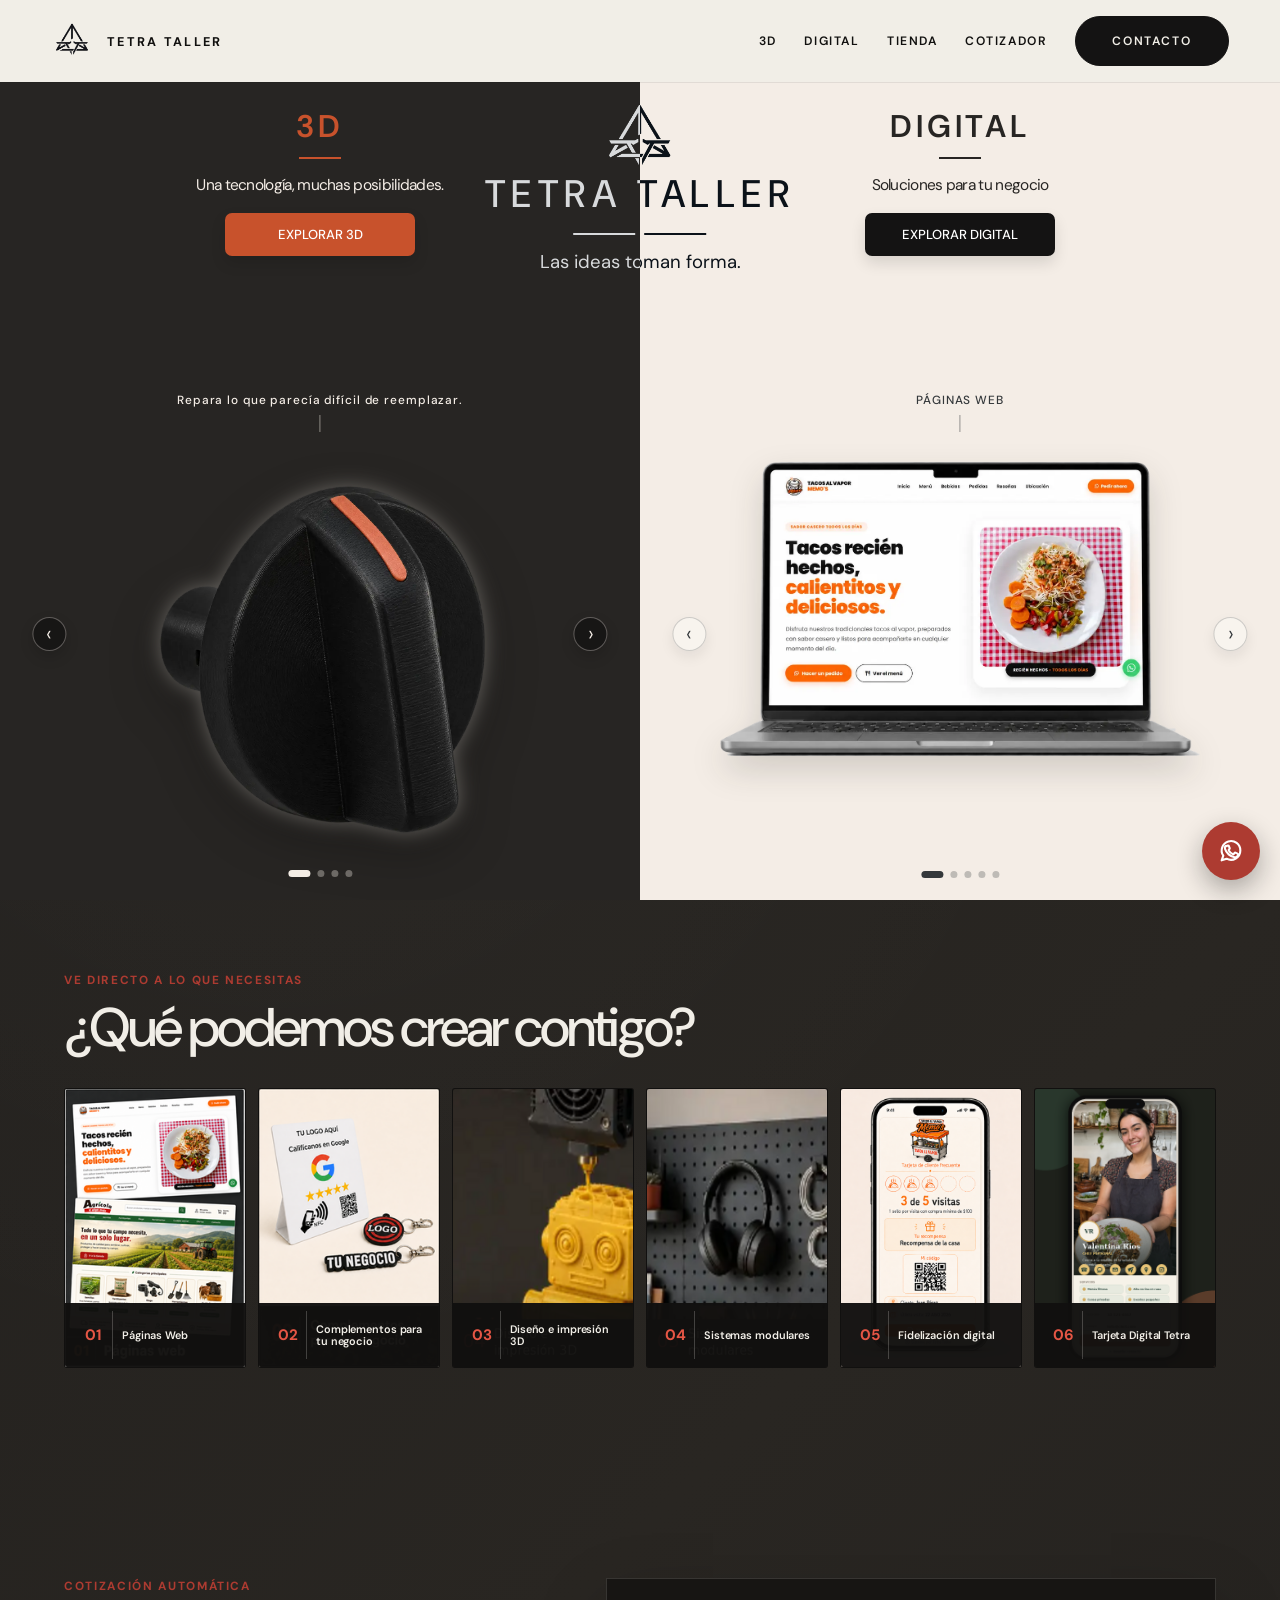
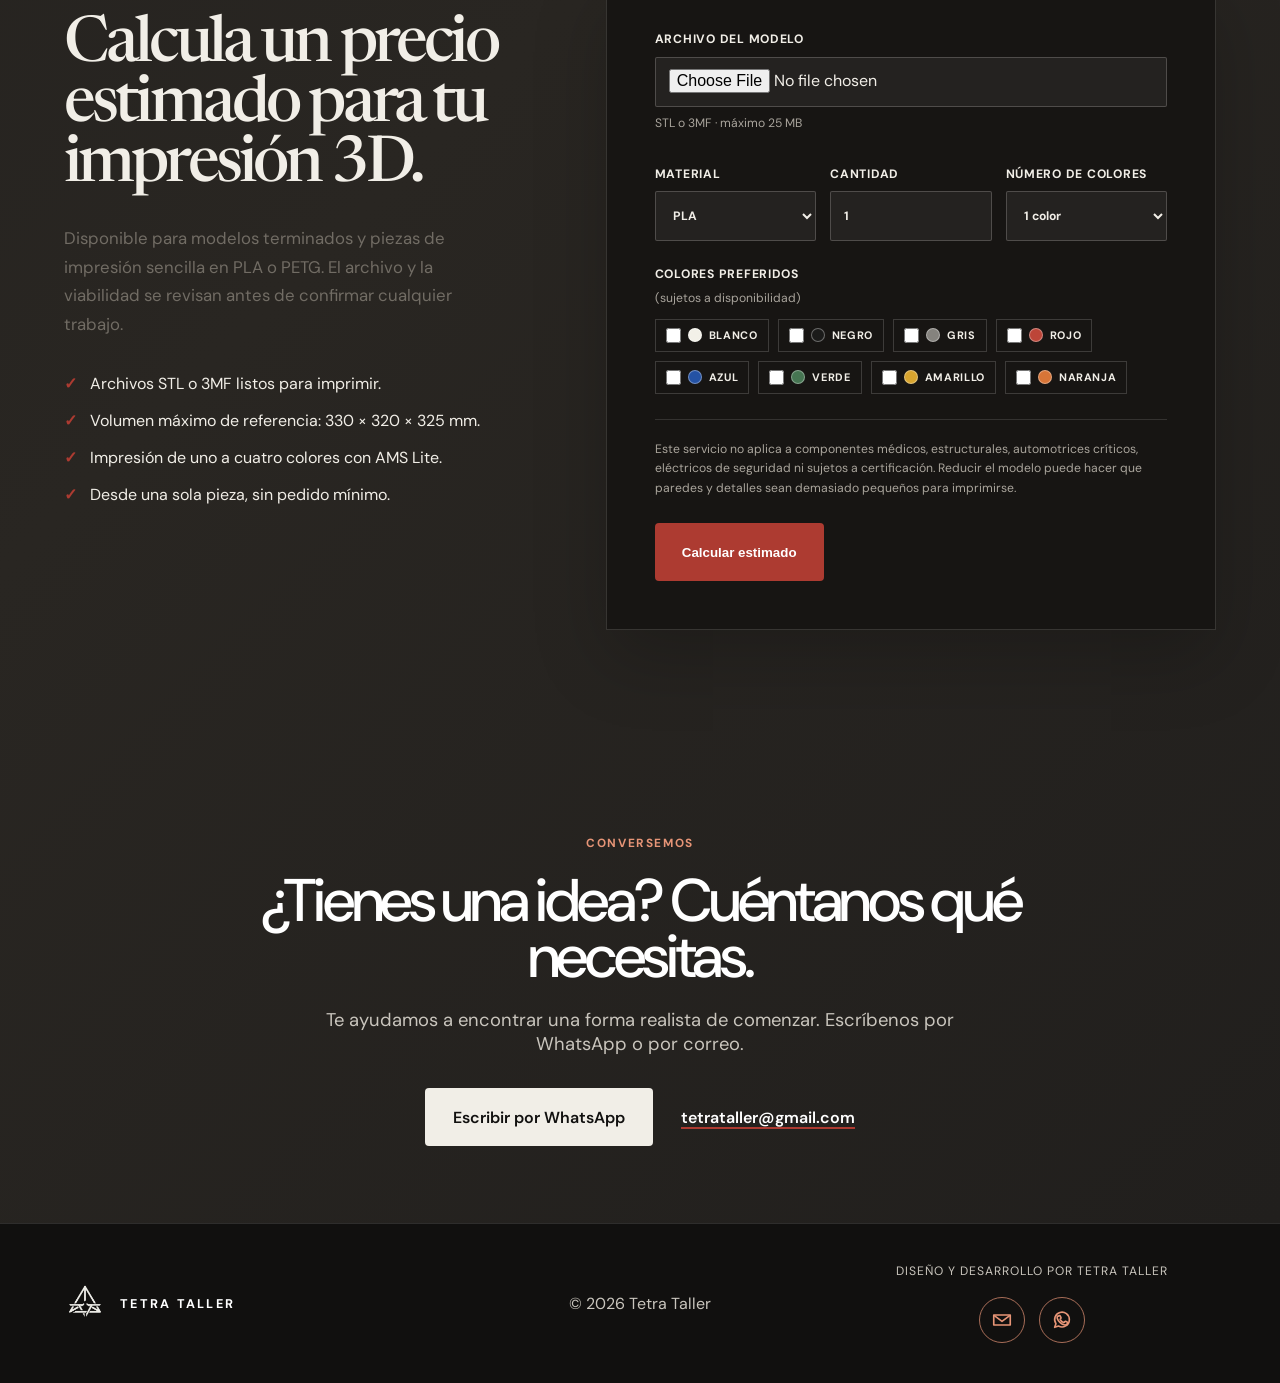
==== index.html @ 3d95f774 "v60: forzar descarga de script.js y styles.css actualizados Los navegadores conservaban la versión a" ====
<!doctype html>
<!-- Flujo de trabajo Tetra Web verificado con ChatGPT Work: 2026-08-29 -->
<html lang="es">
  <head>
    <meta charset="UTF-8" />
    <meta name="viewport" content="width=device-width, initial-scale=1.0" />
    <link rel="preload" as="image" href="assets/carrusel-3d-perilla-v59.webp" type="image/webp" />
    <link rel="preload" as="image" href="assets/carrusel-paginas-web-v59.webp" type="image/webp" />
  <link rel="icon" href="assets/favicon-v56.ico" sizes="any" />
  <link rel="icon" type="image/png" sizes="16x16" href="assets/favicon-16-v56.png" />
  <link rel="icon" type="image/png" sizes="32x32" href="assets/favicon-32-v56.png" />
  <link rel="icon" type="image/png" sizes="64x64" href="assets/favicon-64-v56.png" />
  <link rel="apple-touch-icon" sizes="180x180" href="assets/apple-touch-icon-v56.png" />
  <link rel="manifest" href="site.webmanifest" />
    <meta
      name="description"
      content="Tetra Taller crea páginas web, tarjetas digitales, sistemas modulares, complementos para negocios y productos impresos en 3D."
    />
    <meta name="theme-color" content="#11100f" />
    <title>Tetra Taller | Ideas en lo digital y en lo físico</title>
    <!-- Vista previa al compartir v60 -->
    <link rel="canonical" href="https://tetrataller.com/" />
    <meta property="og:type" content="website" />
    <meta property="og:site_name" content="Tetra Taller" />
    <meta property="og:locale" content="es_MX" />
    <meta property="og:title" content="Tetra Taller | Ideas en lo digital y en lo físico" />
    <meta property="og:description" content="Tetra Taller crea páginas web, tarjetas digitales, sistemas modulares, complementos para negocios y productos impresos en 3D." />
    <meta property="og:url" content="https://tetrataller.com/" />
    <meta property="og:image" content="https://tetrataller.com/assets/og-tetrataller-v60.jpg" />
    <meta property="og:image:width" content="1200" />
    <meta property="og:image:height" content="630" />
    <meta property="og:image:alt" content="Tetra Taller: diseño y fabricación 3D y soluciones digitales para negocios" />
    <meta name="twitter:card" content="summary_large_image" />
    <script type="application/ld+json">{"@context": "https://schema.org", "@type": "LocalBusiness", "name": "Tetra Taller", "url": "https://tetrataller.com/", "logo": "https://tetrataller.com/assets/icon-512-v56.png", "image": "https://tetrataller.com/assets/og-tetrataller-v60.jpg", "description": "Tetra Taller crea páginas web, tarjetas digitales, sistemas modulares, complementos para negocios y productos impresos en 3D.", "email": "tetrataller@gmail.com", "telephone": "+52 33 4517 5877", "slogan": "Las ideas toman forma."}</script>
    <link rel="preconnect" href="https://fonts.googleapis.com" />
    <link rel="preconnect" href="https://fonts.gstatic.com" crossorigin />
    <link
      href="https://fonts.googleapis.com/css2?family=DM+Sans:wght@400;500;600;700&family=Newsreader:opsz,wght@6..72,500;6..72,600&display=swap"
      rel="stylesheet"
    />
    <link rel="stylesheet" href="styles.css?v=60b" />
    <link rel="stylesheet" href="ecosistema.css" />
  </head>
  <body>
    <header class="site-header">
      <a class="brand" href="index.html" aria-label="Tetra Taller, página de inicio">
        <img src="assets/tetra-isotipo.png" alt="" />
        <span>Tetra Taller</span>
      </a>
      <button class="menu-toggle" type="button" aria-expanded="false" aria-controls="nav">
        <span></span><span></span><span class="sr-only">Abrir menú</span>
      </button>
      <nav id="nav" class="main-nav" aria-label="Navegación principal">
        <a class="nav-3d" href="#cotizador">3D</a>
        <a class="nav-digital" href="#servicios">Digital</a>
        <a href="tienda.html">Tienda</a>
        <a href="#cotizador">Cotizador</a>
        <a class="nav-contact" href="#contacto">Contacto</a>
      </nav>
    </header>

    <main>
      <section id="inicio" class="split-hero" aria-labelledby="split-hero-title">
        <h1 id="split-hero-title" class="sr-only">Tetra Taller: soluciones 3D y digitales</h1>
        <div class="split-hero-desktop">
          <article class="desktop-portal desktop-portal-3d">
            <div class="desktop-portal-copy">
              <p>3D</p>
              <h2>Una tecnología, muchas posibilidades.</h2>
              <a class="desktop-portal-button" href="#cotizador">Explorar 3D</a>
            </div>
            <div class="three-d-hero-carousel" data-hero-3d-carousel aria-roledescription="carrusel" aria-label="Posibilidades de la impresión 3D">
              <div class="three-d-hero-track">
                <figure class="three-d-hero-slide is-active" aria-hidden="false">
                  <img class="three-d-knob" src="assets/carrusel-3d-perilla-v59.webp" alt="Perilla de estufa de repuesto impresa en 3D" decoding="async" fetchpriority="high" />
                  <figcaption>Repara lo que parecía difícil de reemplazar.</figcaption>
                </figure>
                <figure class="three-d-hero-slide" aria-hidden="true">
                  <img src="assets/carrusel-3d-molde-velas-v59.webp" alt="Molde impreso en 3D para fabricar velas con forma de fantasma" decoding="async" />
                  <figcaption>Convierte una idea en un producto para vender.</figcaption>
                </figure>
                <figure class="three-d-hero-slide" aria-hidden="true">
                  <img src="assets/carrusel-3d-ibc-v59.webp" alt="Tapadera y adaptador impresos en 3D para tanque IBC" decoding="async" />
                  <figcaption>Crea la pieza exacta para trabajar mejor.</figcaption>
                </figure>
                <figure class="three-d-hero-slide" aria-hidden="true">
                  <img class="three-d-robot" src="assets/robot-blanco-portada-v59.webp" alt="Robot retro blanco fabricado mediante impresión 3D" decoding="async" />
                  <figcaption>Da vida a juguetes, figuras y nuevas ideas.</figcaption>
                </figure>
              </div>
              <button class="three-d-hero-arrow three-d-hero-prev" type="button" data-hero-3d-prev aria-label="Ver posibilidad anterior">‹</button>
              <button class="three-d-hero-arrow three-d-hero-next" type="button" data-hero-3d-next aria-label="Ver posibilidad siguiente">›</button>
              <div class="three-d-hero-dots" aria-label="Seleccionar posibilidad de impresión 3D"></div>
            </div>
          </article>

          <div class="desktop-brand-lockup" aria-label="Tetra Taller. Las ideas toman forma.">
            <img src="assets/tetra-isotipo.png" alt="" />
            <strong>Tetra Taller</strong>
            <span class="brand-rule" aria-hidden="true"><i></i><i></i></span>
            <span>Las ideas toman forma.</span>
          </div>

          <article class="desktop-portal desktop-portal-digital">
            <div class="desktop-portal-copy">
              <p>Digital</p>
              <h2>Soluciones para tu negocio</h2>
              <a class="desktop-portal-button" href="#servicios">Explorar Digital</a>
            </div>
            <div class="digital-hero-carousel" data-hero-digital-carousel aria-roledescription="carrusel" aria-label="Soluciones digitales de Tetra Taller">
              <div class="digital-hero-track">
                <figure id="digital-paginas-web" class="digital-hero-slide is-active" aria-hidden="false">
                  <figcaption>Páginas Web</figcaption>
                  <img class="carousel-device carousel-laptop" src="assets/carrusel-paginas-web-v59.webp" alt="Laptop mostrando la página web de Tacos al Vapor Memo's" decoding="async" fetchpriority="high" />
                </figure>
                <figure id="digital-fidelidad" class="digital-hero-slide" aria-hidden="true">
                  <figcaption>Tarjetas de Fidelidad</figcaption>
                  <img src="assets/carrusel-fidelidad-v59.webp" alt="Tarjeta digital de fidelidad Renova Kicks" decoding="async" />
                </figure>
                <figure id="digital-resenas-google" class="digital-hero-slide" aria-hidden="true">
                  <figcaption>Reseñas Google</figcaption>
                  <img src="assets/carrusel-resenas-google-v59.webp" alt="Caballete para solicitar reseñas en Google mediante QR y NFC" decoding="async" />
                </figure>
                <figure id="digital-tarjeta" class="digital-hero-slide" aria-hidden="true">
                  <figcaption>Tarjeta Digital</figcaption>
                  <img class="carousel-device carousel-phone" src="assets/carrusel-tarjeta-digital-v59.webp" alt="Celular mostrando la tarjeta digital de Rosa Elena" decoding="async" />
                </figure>
                <figure id="digital-menu" class="digital-hero-slide" aria-hidden="true">
                  <figcaption>Menú Digital</figcaption>
                  <img src="assets/carrusel-menu-digital.webp" alt="Menú digital para restaurante mediante código QR" />
                </figure>
              </div>
              <button class="digital-hero-arrow digital-hero-prev" type="button" data-hero-digital-prev aria-label="Ver solución anterior">‹</button>
              <button class="digital-hero-arrow digital-hero-next" type="button" data-hero-digital-next aria-label="Ver solución siguiente">›</button>
              <div class="digital-hero-dots" aria-label="Seleccionar solución digital"></div>
            </div>
          </article>
        </div>
        <div class="split-hero-mobile">
          <div class="mobile-brand-lockup">
            <img src="assets/tetra-isotipo.png" alt="" />
            <strong>Tetra Taller</strong>
            <span>Las ideas toman forma.</span>
          </div>
          <article class="mobile-portal mobile-portal-3d">
            <div class="mobile-portal-copy">
              <p>3D</p><h2>Una tecnología, muchas posibilidades.</h2>
              <a class="button" href="#cotizador">Explorar 3D</a>
            </div>
            <div class="three-d-hero-carousel three-d-hero-carousel-mobile" data-hero-3d-carousel aria-roledescription="carrusel" aria-label="Posibilidades de la impresión 3D">
              <div class="three-d-hero-track">
                <figure class="three-d-hero-slide is-active" aria-hidden="false">
                  <img class="three-d-knob" src="assets/carrusel-3d-perilla-v59.webp" alt="Perilla de estufa de repuesto impresa en 3D" decoding="async" fetchpriority="high" />
                  <figcaption>Repara lo que parecía difícil de reemplazar.</figcaption>
                </figure>
                <figure class="three-d-hero-slide" aria-hidden="true">
                  <img src="assets/carrusel-3d-molde-velas-v59.webp" alt="Molde impreso en 3D para fabricar velas con forma de fantasma" decoding="async" />
                  <figcaption>Convierte una idea en un producto para vender.</figcaption>
                </figure>
                <figure class="three-d-hero-slide" aria-hidden="true">
                  <img src="assets/carrusel-3d-ibc-v59.webp" alt="Tapadera y adaptador impresos en 3D para tanque IBC" decoding="async" />
                  <figcaption>Crea la pieza exacta para trabajar mejor.</figcaption>
                </figure>
                <figure class="three-d-hero-slide" aria-hidden="true">
                  <img class="three-d-robot" src="assets/robot-blanco-portada-v59.webp" alt="Robot retro blanco fabricado mediante impresión 3D" decoding="async" />
                  <figcaption>Da vida a juguetes, figuras y nuevas ideas.</figcaption>
                </figure>
              </div>
              <button class="three-d-hero-arrow three-d-hero-prev" type="button" data-hero-3d-prev aria-label="Ver posibilidad anterior">‹</button>
              <button class="three-d-hero-arrow three-d-hero-next" type="button" data-hero-3d-next aria-label="Ver posibilidad siguiente">›</button>
              <div class="three-d-hero-dots" aria-label="Seleccionar posibilidad de impresión 3D"></div>
            </div>
          </article>
          <article class="mobile-portal mobile-portal-digital">
            <div class="mobile-portal-copy">
              <p>Digital</p><h2>Soluciones para tu negocio</h2>
              <a class="button" href="#servicios">Explorar Digital</a>
            </div>
            <div class="digital-hero-carousel digital-hero-carousel-mobile" data-hero-digital-carousel aria-roledescription="carrusel" aria-label="Soluciones digitales de Tetra Taller">
              <div class="digital-hero-track">
                <figure class="digital-hero-slide is-active" aria-hidden="false">
                  <figcaption>Páginas Web</figcaption>
                  <img class="carousel-device carousel-laptop" src="assets/carrusel-paginas-web-v59.webp" alt="Laptop mostrando la página web de Tacos al Vapor Memo's" decoding="async" fetchpriority="high" />
                </figure>
                <figure class="digital-hero-slide" aria-hidden="true">
                  <figcaption>Tarjetas de Fidelidad</figcaption>
                  <img src="assets/carrusel-fidelidad-v59.webp" alt="Tarjeta digital de fidelidad Renova Kicks" decoding="async" />
                </figure>
                <figure class="digital-hero-slide" aria-hidden="true">
                  <figcaption>Reseñas Google</figcaption>
                  <img src="assets/carrusel-resenas-google-v59.webp" alt="Caballete para solicitar reseñas en Google mediante QR y NFC" decoding="async" />
                </figure>
                <figure class="digital-hero-slide" aria-hidden="true">
                  <figcaption>Tarjeta Digital</figcaption>
                  <img class="carousel-device carousel-phone" src="assets/carrusel-tarjeta-digital-v59.webp" alt="Celular mostrando la tarjeta digital de Rosa Elena" decoding="async" />
                </figure>
                <figure class="digital-hero-slide" aria-hidden="true">
                  <figcaption>Menú Digital</figcaption>
                  <img src="assets/carrusel-menu-digital.webp" alt="Menú digital para restaurante mediante código QR" />
                </figure>
              </div>
              <button class="digital-hero-arrow digital-hero-prev" type="button" data-hero-digital-prev aria-label="Ver solución anterior">‹</button>
              <button class="digital-hero-arrow digital-hero-next" type="button" data-hero-digital-next aria-label="Ver solución siguiente">›</button>
              <div class="digital-hero-dots" aria-label="Seleccionar solución digital"></div>
            </div>
          </article>
        </div>
      </section>

      <section id="servicios" class="service-paths" aria-labelledby="services-title">
        <div class="section-heading">
          <p class="eyebrow">Ve directo a lo que necesitas</p>
          <h2 id="services-title">¿Qué podemos crear contigo?</h2>
        </div>
        <div class="service-grid">
          <a class="service-card" href="#contacto" aria-label="Páginas web">
            <img src="assets/servicio-paginas-web.png" alt="Páginas web: sitio de Tacos al Vapor Memo's y tienda Agrícola y algo más" />
            <span class="service-ribbon"><b>01</b><strong>Páginas Web</strong></span>
          </a>
          <a class="service-card" href="complementos.html" aria-label="Complementos para tu negocio">
            <img src="assets/servicio-complementos.png" alt="Módulo de reseñas Google con QR, NFC y llaveros personalizados" />
            <span class="service-ribbon"><b>02</b><strong>Complementos para tu negocio</strong></span>
          </a>
          <a class="service-card" href="#cotizador" aria-label="Diseño e impresión 3D">
            <img src="assets/servicio-impresion-3d.png" alt="Robot amarillo fabricándose mediante impresión 3D" />
            <span class="service-ribbon"><b>03</b><strong>Diseño e impresión 3D</strong></span>
          </a>
          <a class="service-card" href="sistemas.html" aria-label="Sistemas modulares">
            <img src="assets/servicio-sistemas-modulares.png" alt="Sistema modular de organización para espacio de trabajo" />
            <span class="service-ribbon"><b>04</b><strong>Sistemas modulares</strong></span>
          </a>
          <a class="service-card" href="fidelidad.html" aria-label="Tarjetas digitales de fidelidad">
            <img src="assets/fidelidad-digital-memos.png" alt="Tarjeta digital de cliente frecuente creada para Tacos al Vapor Memo's" />
            <span class="service-ribbon"><b>05</b><strong>Fidelización digital</strong></span>
          </a>
          <a class="service-card" href="tarjeta-digital.html" aria-label="Tarjetas de presentación digitales con NFC y QR">
            <img src="assets/tarjeta-chef-personal.png" alt="Tarjeta digital para Valentina Ríos, chef personal" />
            <span class="service-ribbon"><b>06</b><strong>Tarjeta Digital Tetra</strong></span>
          </a>
        </div>
      </section>


      <section id="cotizador" class="quote-section" aria-labelledby="quote-title">
        <div class="quote-intro">
          <p class="eyebrow">Cotización automática</p>
          <h2 id="quote-title">Calcula un precio estimado para tu impresión 3D.</h2>
          <p>
            Disponible para modelos terminados y piezas de impresión sencilla en PLA o PETG.
            El archivo y la viabilidad se revisan antes de confirmar cualquier trabajo.
          </p>
          <ul class="quote-scope">
            <li>Archivos STL o 3MF listos para imprimir.</li>
            <li>Volumen máximo de referencia: 330 × 320 × 325 mm.</li>
            <li>Impresión de uno a cuatro colores con AMS Lite.</li>
            <li>Desde una sola pieza, sin pedido mínimo.</li>
          </ul>
        </div>

        <form id="quote-form" class="quote-card" novalidate>
          <div class="quote-field quote-file-field">
            <label for="model-file">Archivo del modelo</label>
            <input id="model-file" name="model-file" type="file" accept=".stl,.3mf" required />
            <small>STL o 3MF · máximo 25 MB</small>
          </div>

          <div id="model-analysis" class="model-analysis" hidden>
            <div class="model-preview-wrap">
              <canvas id="model-preview" width="720" height="480" aria-label="Vista previa tridimensional del modelo"></canvas>
              <span>Arrastra para girar la figura</span>
            </div>
            <div class="model-data">
              <p>Medidas detectadas</p>
              <strong id="detected-dimensions">—</strong>
              <small id="model-summary">—</small>
            </div>
          </div>

          <details id="scale-panel" class="scale-panel" hidden>
            <summary>Cambiar tamaño</summary>
            <div class="scale-controls">
              <label for="quote-scale">Escala proporcional</label>
              <div>
                <input id="quote-scale" type="range" min="50" max="150" value="100" step="5" />
                <output id="scale-value" for="quote-scale">100 %</output>
              </div>
              <p>Nuevas medidas: <strong id="scaled-dimensions">—</strong></p>
              <small>El escalado mantiene todas las proporciones. No modifica espesores, agujeros, ensambles ni detalles individuales.</small>
            </div>
          </details>

          <div class="quote-options-grid">
            <label>Material
              <select id="quote-material">
                <option value="pla">PLA</option>
                <option value="petg">PETG</option>
              </select>
            </label>
            <label>Cantidad
              <input id="quote-quantity" type="number" min="1" max="50" value="1" step="1" required />
            </label>
            <label>Número de colores
              <select id="quote-colors">
                <option value="1">1 color</option>
                <option value="2">2 colores</option>
                <option value="3">3 colores</option>
                <option value="4">4 colores</option>
              </select>
            </label>
          </div>

          <div id="color-palette" class="color-palette" aria-label="Colores preferidos">
            <p>Colores preferidos <small>(sujetos a disponibilidad)</small></p>
            <div class="color-options">
              <label><input type="checkbox" value="Blanco" /><span style="--swatch:#f2f0e8"></span>Blanco</label>
              <label><input type="checkbox" value="Negro" /><span style="--swatch:#1b1b1a"></span>Negro</label>
              <label><input type="checkbox" value="Gris" /><span style="--swatch:#85837e"></span>Gris</label>
              <label><input type="checkbox" value="Rojo" /><span style="--swatch:#bd4538"></span>Rojo</label>
              <label><input type="checkbox" value="Azul" /><span style="--swatch:#2452a4"></span>Azul</label>
              <label><input type="checkbox" value="Verde" /><span style="--swatch:#467552"></span>Verde</label>
              <label><input type="checkbox" value="Amarillo" /><span style="--swatch:#d9a52f"></span>Amarillo</label>
              <label><input type="checkbox" value="Naranja" /><span style="--swatch:#d87537"></span>Naranja</label>
            </div>
          </div>

          <p class="quote-restrictions">
            Este servicio no aplica a componentes médicos, estructurales, automotrices críticos,
            eléctricos de seguridad ni sujetos a certificación.
            Reducir el modelo puede hacer que paredes y detalles sean demasiado pequeños para imprimirse.
          </p>
          <p id="quote-error" class="quote-message quote-error" role="alert" hidden></p>
          <button class="button button-primary quote-submit" type="submit">Calcular estimado</button>

          <div id="quote-result" class="quote-result" role="status" aria-live="polite" hidden>
            <span>Precio estimado</span>
            <strong id="quote-price">$0 MXN</strong>
            <p>El precio final y la viabilidad se confirman después de revisar el modelo.</p>
            <a id="quote-whatsapp" class="button quote-whatsapp" href="#" target="_blank" rel="noopener">Solicitar revisión por WhatsApp</a>
            <small>Al abrir WhatsApp, adjunta el archivo del modelo para que podamos revisarlo.</small>
          </div>
        </form>
      </section>

      <section id="contacto" class="contact">
        <p class="eyebrow">Conversemos</p>
        <h2>¿Tienes una idea? Cuéntanos qué necesitas.</h2>
        <p>Te ayudamos a encontrar una forma realista de comenzar. Escríbenos por WhatsApp o por correo.</p>
        <div class="contact-actions"><a class="button button-light" href="https://wa.me/523345175877?text=Hola%20Tetra%20Taller%2C%20tengo%20una%20idea%20y%20quiero%20informaci%C3%B3n." target="_blank" rel="noopener">Escribir por WhatsApp</a><a class="contact-email" href="https://mail.google.com/mail/?view=cm&amp;fs=1&amp;to=tetrataller%40gmail.com" target="_blank" rel="noopener">tetrataller@gmail.com</a></div>
      </section>
    </main>

    <footer>
      <a class="brand footer-brand" href="index.html">
        <img src="assets/tetra-isotipo.png" alt="" /><span>Tetra Taller</span>
      </a>
      <p>© <span id="year"></span> Tetra Taller</p>
    </footer>
    <script src="script.js?v=60b"></script>
    <script src="cotizador.js"></script>
  </body>
</html>
---- styles.css ----
:root {
  --bone: #f1eee7;
  --paper: #f8f5ef;
  --graphite: #11100f;
  --muted: #716c64;
  --line: rgba(17, 16, 15, 0.2);
  --terracotta: #ad3b31;
  --terracotta-dark: #8f2f28;
  --cobalt: #ad3b31;
  --stone: #b9b2a8;
  --radius: 4px;
}

/* Portada y navegación v41: composición más ligera y visible sin scroll. */
.site-header {
  position: sticky;
  top: 0;
  z-index: 1000;
  min-height: 82px;
  padding-top: 14px;
  padding-bottom: 14px;
  box-shadow: 0 1px 0 rgba(17, 16, 15, 0.08);
}

.main-nav .nav-3d::after { background: #c8522c; }
.main-nav .nav-digital::after { background: #087086; }

.split-hero {
  width: 100%;
  margin: 0;
  padding: 0;
  background: linear-gradient(90deg, #272523 0 50%, #f4ede6 50% 100%);
  overflow: hidden;
}

.split-hero-desktop {
  position: relative;
  width: 100%;
  height: calc(100svh - 82px);
  min-height: 560px;
  display: grid;
  grid-template-columns: 1fr 1fr;
}

.desktop-portal {
  position: relative;
  min-width: 0;
  overflow: hidden;
}

.desktop-portal-3d { background: #272523; color: #f4ede6; }
.desktop-portal-digital { background: #f4ede6; color: #272523; }

.desktop-portal-copy {
  position: absolute;
  z-index: 4;
  top: clamp(22px, 3.2vh, 38px);
  left: 50%;
  width: min(360px, 82%);
  transform: translateX(-50%);
  text-align: center;
}

.desktop-portal-copy p {
  margin: 0;
  font-size: clamp(1.8rem, 2.45vw, 2.7rem);
  font-weight: 600;
  letter-spacing: .12em;
  line-height: 1;
  text-transform: uppercase;
}

.desktop-portal-copy p::after {
  content: "";
  width: 42px;
  height: 2px;
  display: block;
  margin: 15px auto 17px;
  background: currentColor;
}

.desktop-portal-3d .desktop-portal-copy p { color: #c8522c; }
.desktop-portal-digital .desktop-portal-copy p { color: #272523; }

.desktop-portal-copy h2 {
  margin: 0 0 18px;
  font: 400 clamp(.85rem, 1.207vw, 1.2325rem)/1.2 "DM Sans", sans-serif;
}

.desktop-portal-button {
  min-width: 190px;
  display: inline-block;
  padding: 13px 24px;
  border-radius: 7px;
  color: #fff;
  font-size: clamp(.82rem, 1vw, 1rem);
  font-weight: 500;
  text-align: center;
  text-transform: uppercase;
  box-shadow: 0 7px 15px rgba(0,0,0,.12);
}

.desktop-portal-3d .desktop-portal-button { background: #c8522c; }
.desktop-portal-digital .desktop-portal-button { background: #141313; }

.desktop-brand-lockup {
  position: absolute;
  z-index: 8;
  top: clamp(12px, 1.8vh, 22px);
  left: 50%;
  width: min(470px, 32vw);
  display: grid;
  justify-items: center;
  transform: translateX(-50%);
  color: #fff;
  text-align: center;
  pointer-events: none;
  mix-blend-mode: difference;
}

.desktop-brand-lockup > img {
  width: clamp(70px, 6.3vw, 112px);
  height: clamp(70px, 6.3vw, 112px);
  object-fit: contain;
  filter: brightness(0) invert(1);
}

.desktop-brand-lockup strong {
  margin-top: -4px;
  font-size: clamp(1.8rem, 3vw, 3rem);
  font-weight: 500;
  letter-spacing: .17em;
  line-height: 1;
  text-transform: uppercase;
  white-space: nowrap;
}

.desktop-brand-lockup .brand-rule { display: flex; gap: 9px; margin: 20px 0 15px; }
.desktop-brand-lockup .brand-rule i { width: 62px; height: 2px; display: block; background: #fff; }
.desktop-brand-lockup > span:last-child { font-size: clamp(.95rem, 1.45vw, 1.45rem); }

.desktop-3d-composition {
  position: absolute;
  z-index: 2;
  left: 50%;
  bottom: clamp(24px, 4vh, 52px);
  width: auto;
  max-width: 54%;
  height: min(58%, 540px);
  max-height: 58%;
  display: block;
  object-fit: contain;
  filter: drop-shadow(0 24px 28px rgba(0, 0, 0, .22));
  transform: translateX(-50%);
}

/* Carrusel principal de posibilidades 3D v49. */
.three-d-hero-carousel {
  position: absolute;
  z-index: 5;
  left: 50%;
  bottom: clamp(18px, 2.7vh, 32px);
  width: min(78%, 700px);
  height: min(59%, 520px);
  transform: translateX(-50%);
}

/* Ambos carruseles comparten la misma caja para mantener alineados
   el control izquierdo, el contenido y el control derecho. */
.three-d-hero-carousel,
.digital-hero-carousel {
  bottom: clamp(18px, 2.7vh, 32px);
  width: min(78%, 700px);
  height: min(59%, 520px);
}

.three-d-hero-track {
  position: relative;
  width: 100%;
  height: 100%;
}

.three-d-hero-slide {
  position: absolute;
  inset: 0;
  margin: 0;
  display: grid;
  grid-template-rows: 48px minmax(0, 1fr);
  justify-items: center;
  align-items: center;
  opacity: 0;
  visibility: hidden;
  transform: translateX(22px) scale(.985);
  transition: opacity .5s ease, transform .5s ease, visibility .5s;
}

.three-d-hero-slide.is-active {
  opacity: 1;
  visibility: visible;
  transform: none;
}

.three-d-hero-slide img {
  grid-row: 2;
  width: 90%;
  max-width: none;
  height: calc(100% - 38px);
  max-height: none;
  display: block;
  object-fit: contain;
  object-position: center top;
  filter: drop-shadow(0 20px 24px rgba(0, 0, 0, .24));
}

.three-d-hero-slide .three-d-knob {
  filter:
    drop-shadow(0 0 10px rgba(244, 237, 230, .34))
    drop-shadow(0 18px 24px rgba(0, 0, 0, .28));
}

.three-d-hero-slide figcaption {
  grid-row: 1;
  max-width: 520px;
  align-self: start;
  margin: 0;
  color: #f4ede6;
  font: 500 clamp(.74rem, .84vw, .88rem)/1.25 "DM Sans", sans-serif;
  letter-spacing: .075em;
  text-align: center;
}

.three-d-hero-slide figcaption::after {
  content: "";
  width: 1px;
  height: 17px;
  display: block;
  margin: 7px auto 0;
  background: rgba(244, 237, 230, .5);
}

.three-d-hero-arrow {
  position: absolute;
  z-index: 8;
  top: 50%;
  width: 34px;
  height: 34px;
  display: grid;
  place-items: center;
  border: 1px solid rgba(244, 237, 230, .32);
  border-radius: 50%;
  background: rgba(20, 19, 19, .78);
  color: #f4ede6;
  font: 300 1.35rem/1 "DM Sans", sans-serif;
  cursor: pointer;
  box-shadow: 0 6px 14px rgba(0, 0, 0, .15);
  transform: translateY(-50%);
}

.three-d-hero-prev { left: -38px; }
.three-d-hero-next { right: -38px; }
.three-d-hero-arrow:hover { background: #141313; }

.three-d-hero-dots {
  position: absolute;
  z-index: 8;
  bottom: -1px;
  left: 50%;
  display: flex;
  align-items: center;
  gap: 7px;
  transform: translateX(-50%);
}

.three-d-hero-dots button {
  width: 7px;
  height: 7px;
  padding: 0;
  border: 0;
  border-radius: 999px;
  background: rgba(244, 237, 230, .35);
  cursor: pointer;
  transition: width .22s ease, background .22s ease;
}

.three-d-hero-dots button.is-active {
  width: 22px;
  background: #f4ede6;
}

.desktop-digital-composition {
  position: absolute;
  z-index: 2;
  right: 4%;
  bottom: clamp(16px, 2vh, 24px);
  width: 70%;
  height: 58%;
}

.digital-demo { position: absolute; margin: 0; }
.digital-demo img { width: 100%; height: 100%; display: block; object-fit: contain; filter: drop-shadow(0 12px 13px rgba(20,20,20,.16)); }
.digital-demo figcaption { position: absolute; left: 50%; margin: 0; transform: translateX(-50%); color: #34383b; font-size: clamp(.55rem, .72vw, .72rem); font-weight: 500; letter-spacing: .03em; text-transform: uppercase; white-space: nowrap; }
.digital-demo figcaption::after { content: ""; width: 1px; height: 20px; display: block; margin: 5px auto 0; background: #777; }
.digital-demo-web { left: 0; bottom: 6%; width: 64%; height: 67%; padding: 3.5% 2.3% 8%; border: 7px solid #262626; border-bottom-width: 18px; border-radius: 10px 10px 4px 4px; background: #fff; box-shadow: 0 17px 22px rgba(20,20,20,.2); }
.digital-demo-web::after { content: ""; position: absolute; right: -8%; bottom: -27px; left: -8%; height: 13px; border-radius: 2px 2px 12px 12px; background: linear-gradient(#aaa,#555); }
.digital-demo-web figcaption { top: -41px; }
.digital-demo-card { z-index: 3; left: 53%; bottom: 0; width: 20%; height: 72%; }
.digital-demo-card figcaption { top: -33px; }
.digital-demo-loyalty { z-index: 2; right: 0; top: 20%; width: 25%; height: 37%; }
.digital-demo-loyalty img { object-fit: cover; object-position: center; border-radius: 10px; }
.digital-demo-loyalty figcaption { top: -34px; }
.digital-demo-review { z-index: 2; right: 0; bottom: 0; width: 25%; height: 34%; }
.digital-demo-review img { border-radius: 9px; object-fit: cover; object-position: 27% center; }
.digital-demo-review figcaption { bottom: -30px; }
.digital-demo-review figcaption::after { display: none; }

/* Conjunto Digital v42: recursos independientes y centrados, sin marcos externos. */
.digital-showcase {
  position: absolute;
  z-index: 3;
  left: 50%;
  bottom: clamp(30px, 4vh, 48px);
  width: min(80%, 760px);
  height: min(55%, 480px);
  transform: translateX(-50%);
}

.showcase-item {
  position: absolute;
  margin: 0;
}

.showcase-item > figcaption {
  position: absolute;
  z-index: 5;
  left: 50%;
  bottom: calc(100% + 14px);
  transform: translateX(-50%);
  color: #34383b;
  font-size: clamp(.58rem, .68vw, .72rem);
  font-weight: 500;
  letter-spacing: .055em;
  line-height: 1;
  text-align: center;
  text-transform: uppercase;
  white-space: nowrap;
}

.showcase-item > figcaption::after {
  content: "";
  width: 1px;
  height: 16px;
  display: block;
  margin: 6px auto -4px;
  background: rgba(52, 56, 59, .58);
}

.showcase-item > img {
  width: 100%;
  height: 100%;
  display: block;
  object-fit: contain;
  filter: drop-shadow(0 13px 14px rgba(24, 22, 20, .16));
}

.showcase-laptop {
  left: 0;
  bottom: 4%;
  width: 54%;
  height: auto;
  aspect-ratio: 1.68 / 1;
}

.laptop-screen {
  position: absolute;
  inset: 0 0 12%;
  overflow: hidden;
  border: clamp(5px, .55vw, 8px) solid #262626;
  border-bottom-width: clamp(11px, 1vw, 16px);
  border-radius: 9px 9px 4px 4px;
  background: #fff;
  box-shadow: 0 16px 24px rgba(25, 23, 21, .18);
}

.laptop-screen img {
  width: 100%;
  height: 100%;
  display: block;
  object-fit: contain;
  object-position: center top;
}

.laptop-base {
  position: absolute;
  right: -6%;
  bottom: 5%;
  left: -6%;
  height: 8%;
  border-radius: 2px 2px 14px 14px;
  background: linear-gradient(180deg, #b9b9b9 0%, #777 58%, #4c4c4c 100%);
  box-shadow: 0 9px 13px rgba(25, 23, 21, .2);
}

.showcase-phone {
  z-index: 5;
  left: 57%;
  bottom: 1%;
  width: 14%;
  height: auto;
}

.showcase-loyalty {
  z-index: 4;
  right: 1%;
  top: 12%;
  width: 22%;
  height: auto;
}

.showcase-review {
  z-index: 4;
  right: 0;
  bottom: 1%;
  width: 23%;
  height: auto;
}

.showcase-loyalty > img,
.showcase-phone > img,
.showcase-review > img {
  height: auto;
  object-position: center;
}

/* Carrusel principal de soluciones digitales v44. */
.digital-hero-carousel {
  position: absolute;
  z-index: 5;
  left: 50%;
  transform: translateX(-50%);
}

.digital-hero-track {
  position: relative;
  width: 100%;
  height: 100%;
}

.digital-hero-slide {
  position: absolute;
  inset: 0;
  margin: 0;
  display: grid;
  grid-template-rows: 48px minmax(0, 1fr);
  justify-items: center;
  align-items: center;
  opacity: 0;
  visibility: hidden;
  transform: translateX(22px) scale(.985);
  transition: opacity .5s ease, transform .5s ease, visibility .5s;
}

.digital-hero-slide.is-active {
  opacity: 1;
  visibility: visible;
  transform: none;
}

.digital-hero-slide figcaption {
  position: relative;
  z-index: 3;
  align-self: start;
  color: #34383b;
  font: 500 clamp(.74rem, .84vw, .88rem)/1.25 "DM Sans", sans-serif;
  letter-spacing: .075em;
  text-align: center;
  text-transform: uppercase;
  white-space: nowrap;
}

.digital-hero-slide figcaption::after {
  content: "";
  width: 1px;
  height: 17px;
  display: block;
  margin: 7px auto 0;
  background: rgba(52, 56, 59, .5);
}

.digital-hero-slide img {
  grid-row: 2;
  width: 92%;
  max-width: none;
  height: calc(100% - 42px);
  max-height: none;
  display: block;
  object-fit: contain;
  object-position: center top;
  filter: drop-shadow(0 14px 16px rgba(24, 22, 20, .16));
}

.digital-hero-slide:nth-child(5) img { border-radius: 8px; }

/* Las dos imágenes llegaron con cuadrícula de previsualización incorporada;
   el recorte conserva únicamente la silueta de cada dispositivo. */
.carousel-laptop {
  width: 96% !important;
  max-width: none !important;
  height: calc(100% - 34px);
  clip-path: none;
}

.carousel-phone {
  width: 92% !important;
  max-width: none !important;
  height: calc(100% - 42px);
  clip-path: none;
  transform: none;
}

.digital-hero-arrow {
  position: absolute;
  z-index: 8;
  top: 50%;
  width: 34px;
  height: 34px;
  display: grid;
  place-items: center;
  border: 1px solid rgba(52, 56, 59, .22);
  border-radius: 50%;
  background: rgba(248, 245, 239, .86);
  color: #34383b;
  font: 300 1.35rem/1 "DM Sans", sans-serif;
  cursor: pointer;
  box-shadow: 0 6px 14px rgba(24, 22, 20, .08);
  transform: translateY(-50%);
}

.digital-hero-prev { left: -38px; }
.digital-hero-next { right: -38px; }
.digital-hero-arrow:hover { background: #fff; }

.digital-hero-dots {
  position: absolute;
  z-index: 8;
  bottom: -2px;
  left: 50%;
  display: flex;
  align-items: center;
  gap: 7px;
  transform: translateX(-50%);
}

.digital-hero-dots button {
  width: 7px;
  height: 7px;
  padding: 0;
  border: 0;
  border-radius: 999px;
  background: rgba(52, 56, 59, .28);
  cursor: pointer;
  transition: width .22s ease, background .22s ease;
}

.digital-hero-dots button.is-active {
  width: 22px;
  background: #34383b;
}

@media (prefers-reduced-motion: reduce) {
  .digital-hero-slide,
  .three-d-hero-slide { transition: none; }
}

.split-hero-mobile { display: none; }

@media (max-width: 760px) {
  .site-header { min-height: 68px; padding: 10px 18px; }
  .site-header .brand span { font-size: 0.78rem; }
  .split-hero-desktop { display: none; }
  .split-hero-mobile { display: block; }

  .mobile-brand-lockup {
    display: grid;
    justify-items: center;
    gap: 5px;
    padding: 24px 18px 20px;
    background: #f4ede6;
    color: #141313;
    text-align: center;
  }

  .mobile-brand-lockup img {
    width: 54px;
    height: 54px;
    object-fit: contain;
    filter: none;
  }

  .mobile-brand-lockup strong {
    font-size: 1.35rem;
    font-weight: 500;
    letter-spacing: 0.22em;
    text-transform: uppercase;
  }

  .mobile-brand-lockup span { font-size: 0.82rem; letter-spacing: 0.04em; }

  .mobile-portal {
    position: relative;
    min-height: 520px;
    padding: 34px 20px 20px;
    overflow: hidden;
  }

  .mobile-portal-copy { position: relative; z-index: 3; text-align: center; }
  .mobile-portal-copy p {
    margin: 0 0 8px;
    font-size: 2rem;
    font-weight: 600;
    letter-spacing: 0.12em;
    text-transform: uppercase;
  }
  .mobile-portal-copy h2 { margin: 0 0 16px; font: 400 .918rem/1.25 "DM Sans", sans-serif; }
  .mobile-portal-copy .button { min-width: 172px; padding: 12px 18px; border: 0; color: #fff; }

  .mobile-portal-3d { min-height: 610px; background: #272523; color: #f4ede6; }
  .mobile-portal-3d .mobile-portal-copy p { color: #d45a31; }
  .mobile-portal-3d .button { background: #bd4f2a; }
  .three-d-hero-carousel-mobile {
    position: relative;
    left: auto;
    bottom: auto;
    width: min(520px, 92%);
    height: 405px;
    margin: 18px auto 0;
    transform: none;
  }
  .three-d-hero-carousel-mobile .three-d-hero-slide {
    grid-template-rows: 48px minmax(0, 1fr);
  }
  .three-d-hero-carousel-mobile .three-d-hero-slide img { width: 90%; max-width: none; height: calc(100% - 34px); }
  .three-d-hero-carousel-mobile .three-d-hero-prev { left: -22px; }
  .three-d-hero-carousel-mobile .three-d-hero-next { right: -22px; }

  .mobile-portal-digital { min-height: 610px; background: #f4ede6; color: #272523; }
  .mobile-portal-digital .mobile-portal-copy p { color: #272523; }
  .mobile-portal-digital .button { background: #141313; }
  .digital-hero-carousel-mobile {
    position: relative;
    left: auto;
    bottom: auto;
    width: min(520px, 92%);
    height: 405px;
    margin: 18px auto 0;
    transform: none;
    touch-action: pan-y;
  }
  .digital-hero-carousel-mobile .digital-hero-slide {
    grid-template-rows: 48px minmax(0, 1fr);
  }
  .digital-hero-carousel-mobile .digital-hero-slide img { width: 92%; max-width: none; height: calc(100% - 38px); max-height: none; }
  .digital-hero-carousel-mobile .digital-hero-prev { left: -22px; }
  .digital-hero-carousel-mobile .digital-hero-next { right: -22px; }
}


/* Tarjetas visuales de servicios aprobadas */
.service-paths .service-grid {
  grid-template-columns: repeat(6, minmax(0, 1fr));
  gap: 14px;
}

.service-paths .service-card,
.service-paths .service-card:hover {
  min-height: 0;
  display: block;
  padding: 0;
  overflow: hidden;
  border: 1px solid var(--line);
  border-radius: 3px;
  background: var(--graphite);
  color: inherit;
}

.service-paths .service-card:hover {
  transform: translateY(-5px);
  border-color: var(--terracotta);
}

.service-paths .service-card img {
  display: block;
  width: 100%;
  height: auto;
  aspect-ratio: 220 / 338;
  object-fit: cover;
}

@media (max-width: 900px) {
  .service-paths .service-grid {
    display: grid;
    grid-auto-flow: column;
    grid-auto-columns: minmax(210px, 42vw);
    grid-template-columns: none;
    gap: 12px;
    overflow-x: auto;
    padding: 2px 2px 16px;
    scroll-snap-type: x mandatory;
    scrollbar-width: thin;
  }

  .service-paths .service-card {
    scroll-snap-align: start;
  }
}

@media (max-width: 520px) {
  .service-paths .service-grid {
    grid-auto-columns: minmax(205px, 72vw);
  }
}

* {
  box-sizing: border-box;
}

html {
  scroll-behavior: smooth;
}

body {
  margin: 0;
  background: var(--bone);
  color: var(--graphite);
  font-family: "DM Sans", sans-serif;
}

a {
  color: inherit;
  text-decoration: none;
}

img {
  display: block;
  max-width: 100%;
}

.sr-only {
  position: absolute;
  width: 1px;
  height: 1px;
  padding: 0;
  margin: -1px;
  overflow: hidden;
  clip: rect(0, 0, 0, 0);
  white-space: nowrap;
  border: 0;
}

.site-header {
  width: min(1440px, calc(100% - 10vw));
  min-height: 96px;
  margin: 0 auto;
  display: flex;
  align-items: center;
  justify-content: space-between;
  border-bottom: 1px solid var(--line);
}

.brand {
  display: inline-flex;
  align-items: center;
  gap: 13px;
  font-weight: 700;
  letter-spacing: -0.02em;
  text-transform: uppercase;
}

.brand img {
  width: 45px;
  height: 45px;
  object-fit: contain;
}

.main-nav {
  display: flex;
  align-items: center;
  gap: clamp(22px, 2.4vw, 42px);
  font-size: 0.92rem;
}

.main-nav a {
  position: relative;
  padding: 10px 0;
}

.main-nav a::after {
  content: "";
  position: absolute;
  left: 0;
  right: 100%;
  bottom: 2px;
  height: 2px;
  background: var(--cobalt);
  transition: right 180ms ease;
}

.main-nav a:hover::after,
.main-nav a.active::after {
  right: 0;
}

.main-nav .nav-contact {
  padding: 12px 21px;
  border: 1px solid var(--graphite);
  border-radius: 999px;
}

.main-nav .nav-contact::after {
  display: none;
}

.menu-toggle {
  display: none;
  border: 0;
  background: transparent;
  padding: 10px;
}

.menu-toggle > span:not(.sr-only) {
  display: block;
  width: 25px;
  height: 2px;
  margin: 6px 0;
  background: var(--graphite);
}

.hero {
  width: min(1440px, calc(100% - 10vw));
  min-height: calc(100vh - 96px);
  margin: 0 auto;
  display: grid;
  grid-template-columns: minmax(0, 0.93fr) minmax(380px, 1.07fr);
  align-items: center;
  gap: clamp(40px, 6vw, 100px);
  padding: 78px 0 88px;
}

.eyebrow {
  margin: 0 0 22px;
  color: var(--cobalt);
  font-size: 0.74rem;
  font-weight: 700;
  letter-spacing: 0.14em;
  text-transform: uppercase;
}

h1,
h2,
h3,
p {
  margin-top: 0;
}

h1,
h2 {
  font-family: "Newsreader", serif;
  font-weight: 500;
  letter-spacing: -0.045em;
}

h1 {
  max-width: 760px;
  margin-bottom: 30px;
  font-size: clamp(3.8rem, 6.1vw, 6.65rem);
  line-height: 0.88;
}

h1 em {
  color: var(--terracotta);
  font-weight: 500;
}

.hero-intro {
  max-width: 620px;
  margin-bottom: 36px;
  color: #514e48;
  font-size: clamp(1.08rem, 1.35vw, 1.35rem);
  line-height: 1.55;
}

.hero-actions {
  display: flex;
  flex-wrap: wrap;
  gap: 15px;
}

.button {
  display: inline-flex;
  min-height: 58px;
  align-items: center;
  justify-content: center;
  padding: 0 27px;
  border: 1px solid transparent;
  border-radius: 12px;
  font-weight: 600;
  transition: transform 180ms ease, background 180ms ease, color 180ms ease;
}

.button:hover {
  transform: translateY(-2px);
}

.button-primary {
  background: var(--terracotta);
  color: white;
}

.button-primary:hover {
  background: var(--terracotta-dark);
}

.button-secondary {
  border-color: var(--graphite);
}

.button-secondary:hover {
  background: var(--graphite);
  color: white;
}

.hero-visual {
  position: relative;
  min-height: 560px;
  display: grid;
  place-items: center;
}

.hero-visual::before {
  content: "";
  position: absolute;
  inset: 8% -6% 4% 8%;
  z-index: -1;
  border-radius: 49% 51% 55% 45%;
  background: rgba(199, 101, 69, 0.08);
}

.hero-visual img {
  width: 100%;
  max-height: 670px;
  object-fit: contain;
  filter: drop-shadow(0 30px 35px rgba(42, 35, 28, 0.12));
}

.service-paths,
.services-detail,
.projects,
.about {
  width: min(1440px, calc(100% - 10vw));
  margin: 0 auto;
}

.service-paths {
  padding: 115px 0;
  border-top: 1px solid var(--line);
}

.section-heading {
  display: grid;
  grid-template-columns: 0.45fr 1fr;
  align-items: end;
  margin-bottom: 46px;
}

.section-heading h2 {
  max-width: 800px;
  margin: 0;
  font-size: clamp(2.8rem, 5vw, 5.2rem);
  line-height: 0.98;
}

.service-grid {
  display: grid;
  grid-template-columns: repeat(2, minmax(0, 1fr));
  gap: 18px;
}

.service-card {
  min-height: 138px;
  display: grid;
  grid-template-columns: auto 1fr auto;
  align-items: center;
  gap: 25px;
  padding: 28px 32px;
  border: 1px solid var(--line);
  border-radius: var(--radius);
  background: rgba(250, 248, 242, 0.55);
  transition: transform 180ms ease, border-color 180ms ease, background 180ms ease;
}

.service-card:hover {
  transform: translateY(-4px);
  border-color: var(--terracotta);
  background: var(--paper);
}

.service-card span {
  color: var(--terracotta);
  font-size: 0.76rem;
  font-weight: 700;
}

.service-card strong {
  font-family: "Newsreader", serif;
  font-size: clamp(1.6rem, 2.4vw, 2.6rem);
  font-weight: 500;
  line-height: 1;
}

.service-card i {
  font-size: 1.5rem;
  font-style: normal;
  transition: transform 180ms ease;
}

.service-card:hover i {
  transform: translate(4px, -4px);
}

.service-card-featured {
  grid-column: 1 / -1;
  background: var(--graphite);
  color: white;
}

.service-card-featured:hover {
  border-color: var(--graphite);
  background: #31312d;
}

.services-detail {
  border-top: 1px solid var(--line);
}

.service-detail {
  min-height: 150px;
  display: grid;
  grid-template-columns: 0.15fr 0.9fr 0.65fr;
  align-items: center;
  gap: 24px;
  padding: 24px 0;
  border-bottom: 1px solid var(--line);
  scroll-margin-top: 30px;
}

.service-number {
  align-self: start;
  color: var(--terracotta);
  font-weight: 700;
}

.service-detail h2 {
  max-width: 730px;
  margin: 0;
  font-size: clamp(1.55rem, 2.2vw, 2.5rem);
  line-height: 0.98;
}

.service-detail > p:last-child {
  color: var(--muted);
  font-size: 0.9rem;
  line-height: 1.5;
}

.modular-showcase {
  width: min(1440px, calc(100% - 10vw));
  margin: 40px auto 0;
  padding: clamp(70px, 9vw, 125px);
  border-radius: 30px;
  background: var(--paper);
}

.modular-intro {
  display: grid;
  grid-template-columns: 1.15fr 0.65fr;
  align-items: end;
  gap: 10vw;
  padding-bottom: 60px;
  border-bottom: 1px solid var(--line);
}

.modular-intro h2 {
  max-width: 820px;
  margin: 0;
  font-size: clamp(3rem, 5.5vw, 5.8rem);
  line-height: 0.94;
}

.modular-intro > p {
  margin: 0;
  color: var(--muted);
  font-size: 1.08rem;
  line-height: 1.7;
}

.modular-families {
  display: grid;
  grid-template-columns: repeat(3, minmax(0, 1fr));
  gap: 1px;
  margin: 60px 0;
  background: var(--line);
}

.modular-families .family-card {
  min-width: 0;
  padding: 24px;
  background: var(--paper);
}

.family-label,
.use-cases span {
  color: var(--terracotta);
  font-size: 0.72rem;
  font-weight: 700;
  letter-spacing: 0.1em;
  text-transform: uppercase;
}

.modular-families h3,
.video-copy h3,
.use-cases h3 {
  font-family: "Newsreader", serif;
  font-weight: 500;
}

.modular-families h3 {
  margin: 12px 0 12px;
  font-size: clamp(2.2rem, 3vw, 3.6rem);
}

.family-heading > p:last-child,
.video-copy > p:last-child,
.use-cases p {
  color: var(--muted);
  line-height: 1.65;
}

.family-heading {
  min-height: 205px;
  padding: 14px 14px 20px;
}

.family-carousel {
  overflow: hidden;
  border: 1px solid var(--line);
  border-radius: 14px;
  background: white;
}

.carousel-track {
  display: flex;
  overflow-x: auto;
  scroll-behavior: smooth;
  scroll-snap-type: x mandatory;
  scrollbar-width: none;
}

.carousel-track::-webkit-scrollbar {
  display: none;
}

.carousel-slide {
  min-width: 100%;
  margin: 0;
  scroll-snap-align: start;
}

.carousel-slide img {
  width: 100%;
  aspect-ratio: 764 / 506;
  object-fit: cover;
  background: #eeeae2;
}

.carousel-slide figcaption {
  min-height: 80px;
  padding: 17px 18px;
  color: var(--muted);
  font-size: 0.88rem;
  line-height: 1.45;
}

.carousel-controls {
  min-height: 54px;
  display: grid;
  grid-template-columns: 44px 1fr 44px;
  align-items: center;
  gap: 12px;
  padding: 5px 9px;
  border-top: 1px solid var(--line);
}

.carousel-arrow {
  width: 40px;
  height: 40px;
  border: 0;
  border-radius: 50%;
  background: transparent;
  color: var(--graphite);
  font-size: 1.25rem;
  cursor: pointer;
}

.carousel-arrow:hover {
  background: var(--bone);
}

.carousel-dots {
  display: flex;
  justify-content: center;
  gap: 7px;
}

.carousel-dot {
  width: 7px;
  height: 7px;
  border-radius: 50%;
  background: rgba(36, 36, 33, 0.23);
}

.carousel-dot.active {
  width: 22px;
  border-radius: 999px;
  background: var(--terracotta);
}

.reference-note {
  margin: -36px 0 58px;
  color: var(--muted);
  font-size: 0.78rem;
  text-align: center;
}

.modular-video {
  display: grid;
  grid-template-columns: 1.25fr 0.75fr;
  min-height: 440px;
  overflow: hidden;
  border-radius: var(--radius);
  background: var(--graphite);
  color: white;
}

.video-preview {
  min-height: 440px;
  display: grid;
  place-content: center;
  justify-items: center;
  gap: 18px;
  background:
    radial-gradient(circle at 28% 24%, rgba(199, 101, 69, 0.92), transparent 24%),
    linear-gradient(145deg, #2452a4, #20201e 70%);
}

.video-preview p {
  margin: 0;
  font-weight: 600;
}

.play-symbol {
  width: 78px;
  height: 78px;
  display: grid;
  place-items: center;
  padding-left: 5px;
  border: 1px solid rgba(255, 255, 255, 0.75);
  border-radius: 50%;
  font-size: 1.35rem;
}

.video-copy {
  align-self: center;
  padding: 45px;
}

.video-copy .eyebrow {
  color: #e79577;
}

.video-copy h3 {
  margin: 0 0 20px;
  font-size: clamp(2.4rem, 4vw, 4.2rem);
  line-height: 0.95;
}

.video-copy > p:last-child {
  color: #c9c5bd;
}

.use-cases {
  display: grid;
  grid-template-columns: repeat(4, minmax(0, 1fr));
  gap: 18px;
  margin-top: 18px;
}

.use-cases article {
  min-height: 210px;
  padding: 27px;
  border: 1px solid var(--line);
  border-radius: 14px;
}

.use-cases h3 {
  margin: 36px 0 10px;
  font-size: 1.8rem;
}

.use-cases p {
  margin-bottom: 0;
  font-size: 0.92rem;
}

.modular-actions {
  display: flex;
  flex-wrap: wrap;
  align-items: center;
  gap: 15px;
  margin-top: 42px;
}

.text-link {
  margin-left: auto;
  font-weight: 600;
}

.project-placeholder-modular {
  background:
    linear-gradient(145deg, rgba(199, 101, 69, 0.88), rgba(36, 82, 164, 0.88)),
    var(--graphite);
}

.projects {
  padding: 130px 0;
}

.project-grid {
  display: grid;
  grid-template-columns: 1.2fr 0.8fr;
  gap: 20px;
}

.project-card {
  overflow: hidden;
  border-radius: var(--radius);
  background: var(--paper);
}

.project-card > div:last-child {
  padding: 25px 28px 30px;
}

.project-card p {
  margin-bottom: 8px;
  color: var(--terracotta);
  font-size: 0.74rem;
  font-weight: 700;
  letter-spacing: 0.1em;
  text-transform: uppercase;
}

.project-card h3 {
  margin: 0;
  font-family: "Newsreader", serif;
  font-size: 1.75rem;
  font-weight: 500;
}

.project-featured {
  grid-row: span 2;
}

.project-placeholder {
  min-height: 220px;
  display: grid;
  place-items: center;
  background:
    linear-gradient(135deg, rgba(36, 82, 164, 0.82), rgba(36, 36, 33, 0.92)),
    var(--graphite);
  color: rgba(255, 255, 255, 0.72);
  font-family: "Newsreader", serif;
  font-size: clamp(2rem, 4vw, 4.4rem);
}

.project-featured .project-placeholder {
  min-height: 525px;
  background:
    radial-gradient(circle at 70% 25%, rgba(199, 101, 69, 0.82), transparent 28%),
    linear-gradient(145deg, #2d2d29, #171715);
}

.about {
  padding: 115px 0 130px;
  border-top: 1px solid var(--line);
}

.about-grid {
  display: grid;
  grid-template-columns: 1.15fr 0.7fr;
  gap: 12vw;
}

.about h2 {
  margin: 0;
  font-size: clamp(3rem, 5.5vw, 5.7rem);
  line-height: 0.96;
}

.about-grid > div {
  padding-top: 12px;
  color: var(--muted);
  font-size: 1.12rem;
  line-height: 1.75;
}

.contact {
  padding: clamp(64px, 8vw, 96px) 22px 48px;
  text-align: center;
  background: var(--graphite);
  color: white;
}

.contact .eyebrow {
  color: #e79577;
}

.contact h2 {
  max-width: 940px;
  margin: 0 auto 22px;
  font-size: clamp(3.2rem, 6.5vw, 6.7rem);
  line-height: 0.94;
}

.contact > p:not(.eyebrow) {
  max-width: 720px;
  margin-right: auto;
  margin-bottom: 0;
  margin-left: auto;
  color: #c9c5bd;
  font-size: 1.15rem;
}

.button-light {
  background: var(--bone);
  color: var(--graphite);
}

footer {
  min-height: 160px;
  display: grid;
  grid-template-columns: repeat(auto-fit, minmax(150px, 1fr));
  align-items: center;
  gap: 24px;
  padding: 30px 5vw;
  background: var(--graphite);
  color: #c9c5bd;
  border-top: 1px solid rgba(255, 255, 255, 0.12);
}

.footer-brand {
  color: white;
}

.footer-brand img {
  filter: invert(1);
}

.service-detail-link {
  color: inherit;
  text-decoration: none;
  transition: background 180ms ease, color 180ms ease;
}

.service-detail-link:hover {
  background: var(--terracotta);
  color: white;
}

.contact-options {
  display: flex;
  align-items: center;
  justify-content: center;
  gap: 18px;
}

.contact-icon {
  width: 58px;
  height: 58px;
  display: inline-grid;
  place-items: center;
  border: 1px solid rgba(231, 149, 119, 0.7);
  border-radius: 50%;
  color: #e79577;
  background: transparent;
  transition: transform 180ms ease, background 180ms ease, color 180ms ease;
}

.contact-icon:hover,
.contact-icon:focus-visible {
  transform: translateY(-3px);
  background: #e79577;
  color: var(--graphite);
}

.contact-icon svg {
  width: 27px;
  height: 27px;
  fill: none;
  stroke: currentColor;
  stroke-width: 1.8;
  stroke-linecap: round;
  stroke-linejoin: round;
}

.tetra-credit {
  color: #c9c5bd;
  font-size: 0.76rem;
  letter-spacing: 0.08em;
  text-align: center;
  text-decoration: none;
  text-transform: uppercase;
}

.footer-credit-block {
  display: grid;
  justify-items: center;
  gap: 18px;
  text-align: center;
}

.tetra-credit:hover,
.tetra-credit:focus-visible {
  color: #e79577;
}

footer p {
  margin: 0;
  text-align: center;
}

footer p:last-child {
  text-align: right;
}

@media (max-width: 980px) {
  .site-header {
    width: calc(100% - 44px);
  }

  .menu-toggle {
    display: block;
  }

  .main-nav {
    position: fixed;
    inset: 80px 22px auto;
    z-index: 10;
    display: none;
    flex-direction: column;
    align-items: stretch;
    gap: 3px;
    padding: 22px;
    border: 1px solid var(--line);
    border-radius: 18px;
    background: var(--paper);
    box-shadow: 0 18px 45px rgba(36, 36, 33, 0.16);
  }

  .main-nav.open {
    display: flex;
  }

  .hero {
    width: calc(100% - 44px);
    grid-template-columns: 1fr;
    padding-top: 60px;
  }

  .hero-visual {
    min-height: 360px;
  }

  .service-paths,
  .services-detail,
  .projects,
  .about,
  .modular-showcase {
    width: calc(100% - 44px);
  }

  .section-heading,
  .service-detail,
  .about-grid,
  .modular-intro {
    grid-template-columns: 1fr;
  }

  .section-heading {
    gap: 16px;
  }

  .service-detail {
    gap: 15px;
    padding: 55px 0;
  }

  .service-number {
    margin-bottom: 10px;
  }

  .modular-showcase {
    padding: 70px 44px;
  }

  .modular-intro {
    gap: 28px;
  }

  .modular-families,
  .modular-video {
    grid-template-columns: 1fr;
  }

  .modular-families {
    gap: 1px;
  }

  .modular-families .family-card {
    min-height: auto;
  }

  .family-heading {
    min-height: auto;
  }

  .use-cases {
    grid-template-columns: repeat(2, minmax(0, 1fr));
  }

  .text-link {
    width: 100%;
    margin: 10px 0 0;
  }
}

@media (max-width: 680px) {
  h1 {
    font-size: clamp(3.35rem, 16vw, 5rem);
  }

  .hero-actions {
    display: grid;
  }

  .hero-visual {
    min-height: 300px;
  }

  .service-grid,
  .project-grid,
  .use-cases {
    grid-template-columns: 1fr;
  }

  .service-card-featured {
    grid-column: auto;
  }

  .service-card {
    min-height: 112px;
    padding: 24px 22px;
  }

  .modular-showcase {
    width: 100%;
    margin-top: 20px;
    padding: 65px 22px;
    border-radius: 0;
  }

  .modular-video,
  .video-preview {
    min-height: 360px;
  }

  .video-copy {
    padding: 35px 28px;
  }

  .modular-actions {
    display: grid;
  }

  .project-featured {
    grid-row: auto;
  }

  .project-featured .project-placeholder {
    min-height: 330px;
  }

  footer {
    grid-template-columns: 1fr;
    text-align: center;
  }

  footer p:last-child {
    text-align: center;
  }

  .footer-brand {
    justify-content: center;
  }

  .tetra-credit {
    text-align: center;
  }
}

@media (prefers-reduced-motion: reduce) {
  html {
    scroll-behavior: auto;
  }

  *,
  *::before,
  *::after {
    transition-duration: 0.01ms !important;
    animation-duration: 0.01ms !important;
  }
}

/* Identidad editorial Tetra Taller · v2 */
.site-header {
  width: 100%;
  min-height: 82px;
  padding: 0 4vw;
  background: var(--bone);
  border-bottom: 0;
}

.brand {
  gap: 14px;
  font-size: 0.79rem;
  letter-spacing: 0.18em;
}

.brand img {
  width: 42px;
  height: 42px;
}

.main-nav {
  gap: clamp(20px, 2.15vw, 40px);
  font-size: 0.76rem;
  font-weight: 600;
  letter-spacing: 0.13em;
  text-transform: uppercase;
}

.main-nav a::after {
  height: 1px;
  background: var(--terracotta);
}

.main-nav .nav-contact {
  min-width: 154px;
  padding: 16px 24px;
  background: #141313;
  color: var(--bone);
  text-align: center;
  border-color: #141313;
}

.hero {
  width: 100%;
  min-height: calc(100vh - 82px);
  grid-template-columns: minmax(0, 0.92fr) minmax(420px, 1.08fr);
  gap: clamp(42px, 5vw, 92px);
  padding: clamp(76px, 9vh, 118px) 5vw;
  overflow: hidden;
  background:
    radial-gradient(circle at 70% 25%, rgba(173, 59, 49, 0.055), transparent 33%),
    var(--graphite);
  color: var(--bone);
}

.hero-copy {
  position: relative;
  z-index: 1;
}

.hero .eyebrow {
  margin-bottom: clamp(40px, 5vh, 68px);
  color: var(--stone);
  letter-spacing: 0.24em;
}

.hero .eyebrow::before {
  content: "◆";
  margin-right: 14px;
  color: var(--bone);
  font-size: 0.62rem;
}

.hero h1 {
  max-width: 820px;
  margin-bottom: 36px;
  font-family: "DM Sans", sans-serif;
  font-size: clamp(4.2rem, 6.55vw, 8rem);
  font-weight: 700;
  letter-spacing: -0.075em;
  line-height: 0.82;
}

.hero h1 span,
.hero h1 em {
  display: block;
}

.hero h1 em {
  color: var(--stone);
  font-family: "DM Sans", sans-serif;
  font-weight: 400;
  letter-spacing: -0.065em;
}

.hero h1 span:last-child::after {
  content: "";
  display: inline-block;
  width: 0.2em;
  height: 0.2em;
  margin-left: 0.09em;
  border-radius: 50%;
  background: var(--terracotta);
}

.hero-intro {
  max-width: 610px;
  color: #cbc5bc;
  font-size: clamp(1rem, 1.15vw, 1.18rem);
}

.hero .button {
  min-height: 56px;
  border-radius: 999px;
  font-size: 0.78rem;
  letter-spacing: 0.08em;
  text-transform: uppercase;
}

.hero .button-primary {
  background: var(--bone);
  color: var(--graphite);
}

.hero .button-primary:hover {
  background: white;
}

.hero .button-secondary {
  color: var(--bone);
  border-color: rgba(241, 238, 231, 0.62);
}

.hero-visual {
  min-height: 540px;
}

.hero-visual::before {
  inset: -9% -14% -9% 15%;
  z-index: 0;
  border-radius: 50%;
  background: rgba(241, 238, 231, 0.035);
}

.hero-visual img {
  position: relative;
  z-index: 1;
  border: 1px solid rgba(241, 238, 231, 0.17);
  filter: saturate(0.78) contrast(1.03) drop-shadow(0 35px 50px rgba(0, 0, 0, 0.38));
}

.service-paths {
  border-top: 0;
}

.section-heading h2,
.service-card strong,
.service-detail h2,
.about h2,
.ecosystem-home h2,
.contact h2 {
  font-family: "DM Sans", sans-serif;
  letter-spacing: -0.055em;
}

.service-card {
  border-radius: 4px;
  background: rgba(248, 245, 239, 0.72);
}

.service-card:hover {
  color: var(--bone);
  border-color: var(--graphite);
  background: var(--graphite);
}

.service-card:hover span {
  color: #d86b5d;
}

.ecosystem-home {
  border-radius: 4px;
  background: var(--graphite);
}

.printed-ideas {
  position: relative;
  width: 100%;
  min-height: clamp(620px, 56vw, 900px);
  display: flex;
  align-items: center;
  overflow: hidden;
  background: #171513;
  color: var(--bone);
}

.printed-ideas::after {
  content: "";
  position: absolute;
  inset: 0;
  z-index: 1;
  pointer-events: none;
  background: linear-gradient(90deg, rgba(15, 14, 13, 0.24) 0%, transparent 52%);
}

.printed-ideas-image {
  position: absolute;
  inset: 0;
  width: 100%;
  height: 100%;
  object-fit: cover;
  object-position: center;
}

.printed-ideas-copy {
  position: relative;
  z-index: 2;
  width: min(650px, 42vw);
  margin-left: 5vw;
}

.printed-ideas .eyebrow {
  color: #d9a52f;
}

.printed-ideas h2 {
  margin-bottom: 28px;
  font-family: "DM Sans", sans-serif;
  font-size: clamp(3.4rem, 5.8vw, 7rem);
  font-weight: 700;
  letter-spacing: -0.065em;
  line-height: 0.9;
}

.printed-ideas-copy > p:not(.eyebrow) {
  max-width: 570px;
  margin-bottom: 34px;
  color: #c9c3ba;
  font-size: clamp(1rem, 1.2vw, 1.18rem);
  line-height: 1.7;
}

.printed-ideas .button-light {
  border-radius: 999px;
  font-size: 0.78rem;
  letter-spacing: 0.07em;
  text-transform: uppercase;
}

.clear-process {
  width: min(1440px, calc(100% - 10vw));
  margin: 0 auto;
  padding: clamp(90px, 9vw, 145px) 0;
}

.clear-process-heading {
  display: grid;
  grid-template-columns: minmax(0, 1.15fr) minmax(280px, 0.55fr);
  align-items: end;
  gap: clamp(50px, 10vw, 150px);
  margin-bottom: 60px;
}

.clear-process-heading h2 {
  max-width: 900px;
  margin: 0;
  font-family: "DM Sans", sans-serif;
  font-size: clamp(3.2rem, 5.7vw, 6.2rem);
  font-weight: 700;
  letter-spacing: -0.065em;
  line-height: 0.92;
}

.clear-process-heading > p {
  margin: 0;
  color: var(--muted);
  font-size: 1.05rem;
  line-height: 1.7;
}

.process-grid {
  display: grid;
  grid-template-columns: repeat(2, minmax(0, 1fr));
  border-top: 1px solid var(--line);
  border-left: 1px solid var(--line);
}

.process-item {
  min-height: 190px;
  display: grid;
  grid-template-columns: 74px 1fr;
  gap: 24px;
  padding: 34px;
  border-right: 1px solid var(--line);
  border-bottom: 1px solid var(--line);
  background: rgba(248, 245, 239, 0.38);
  transition: background 180ms ease, color 180ms ease;
}

.process-item:hover {
  background: var(--graphite);
  color: var(--bone);
}

.process-item > span {
  width: 52px;
  height: 52px;
  display: grid;
  place-items: center;
  border: 1px solid var(--terracotta);
  border-radius: 50%;
  color: var(--terracotta);
  font-size: 0.73rem;
  font-weight: 700;
  letter-spacing: 0.08em;
}

.process-item h3 {
  margin: 3px 0 12px;
  font-size: clamp(1.25rem, 1.7vw, 1.75rem);
  font-weight: 600;
  letter-spacing: -0.035em;
}

.process-item p {
  max-width: 500px;
  margin: 0;
  color: var(--muted);
  line-height: 1.65;
}

.process-item:hover p {
  color: #c9c3ba;
}

.order-promise-section {
  width: 100%;
  display: grid;
  place-items: center;
  padding: clamp(72px, 8vw, 120px) 5vw;
  background:
    radial-gradient(circle at 50% 10%, rgba(241, 238, 231, 0.055), transparent 42%),
    var(--graphite);
}

.order-promise-card {
  width: min(500px, 100%);
  display: grid;
  gap: 28px;
  padding: clamp(30px, 4vw, 48px);
  background: #bd4538;
  color: var(--bone);
  box-shadow: 0 25px 60px rgba(0, 0, 0, 0.28);
}

.promise-item {
  display: grid;
  grid-template-columns: 42px 1fr;
  align-items: start;
  gap: 18px;
}

.promise-item svg {
  width: 31px;
  height: 31px;
  fill: none;
  stroke: currentColor;
  stroke-width: 1.7;
  stroke-linecap: round;
  stroke-linejoin: round;
}

.promise-item p {
  margin: 2px 0 0;
  font-size: clamp(0.98rem, 1.1vw, 1.08rem);
  line-height: 1.55;
}

.projects {
  padding-top: 130px;
}

.project-card,
.project-placeholder {
  border-radius: 4px;
}

.contact {
  background: var(--graphite);
}

.button,
.system-card,
.benefit-card,
.system-next {
  border-radius: 4px;
}

@media (max-width: 980px) {
  .site-header {
    width: 100%;
    min-height: 76px;
    padding: 0 22px;
  }

  .main-nav {
    inset: 76px 16px auto;
    background: var(--bone);
  }

  .hero {
    width: 100%;
    grid-template-columns: 1fr;
    padding: 68px 22px 76px;
  }

  .hero h1 {
    max-width: 850px;
  }

  .hero-visual {
    min-height: 420px;
  }

  .printed-ideas {
    min-height: 700px;
  }

  .printed-ideas-image {
    object-position: 58% center;
  }

  .printed-ideas-copy {
    width: min(560px, 55vw);
    margin-left: 22px;
  }

  .clear-process {
    width: calc(100% - 44px);
  }

  .clear-process-heading {
    grid-template-columns: 1fr;
    gap: 28px;
  }
}

@media (max-width: 680px) {
  .brand span {
    font-size: 0.7rem;
  }

  .hero {
    padding-top: 56px;
  }

  .hero .eyebrow {
    margin-bottom: 38px;
    font-size: 0.63rem;
    line-height: 1.6;
  }

  .hero h1 {
    font-size: clamp(3.1rem, 15.4vw, 4.7rem);
    line-height: 0.86;
  }

  .hero-intro {
    font-size: 1rem;
  }

  .hero-visual {
    min-height: 260px;
  }

  .hero-actions {
    gap: 11px;
  }

  .printed-ideas {
    min-height: 800px;
    align-items: flex-start;
    padding: 52px 22px 0;
    background: #171513;
  }

  .printed-ideas::after {
    background: linear-gradient(180deg, rgba(15, 14, 13, 0.96) 0%, rgba(15, 14, 13, 0.58) 42%, transparent 68%);
  }

  .printed-ideas-image {
    object-position: 69% center;
  }

  .printed-ideas-copy {
    width: 100%;
    margin: 0;
  }

  .printed-ideas h2 {
    max-width: 560px;
    font-size: clamp(2.7rem, 13vw, 4.3rem);
  }

  .printed-ideas-copy > p:not(.eyebrow) {
    max-width: 520px;
  }

  .process-grid {
    grid-template-columns: 1fr;
  }

  .process-item {
    min-height: auto;
    grid-template-columns: 58px 1fr;
    gap: 16px;
    padding: 28px 22px;
  }

  .process-item > span {
    width: 44px;
    height: 44px;
  }

  .order-promise-section {
    padding: 48px 22px;
  }

  .order-promise-card {
    gap: 24px;
    padding: 28px 24px;
  }

  .promise-item {
    grid-template-columns: 36px 1fr;
    gap: 14px;
  }

  .promise-item svg {
    width: 28px;
    height: 28px;
  }
}

/* Guía visual de materiales de impresión 3D */
.filament-guide {
  width: min(1240px, calc(100% - 10vw));
  margin: 0 auto;
  padding: clamp(72px, 7vw, 110px) 0;
}

.filament-guide-heading {
  display: grid;
  grid-template-columns: minmax(0, 1.15fr) minmax(300px, 0.55fr);
  column-gap: clamp(48px, 9vw, 135px);
  align-items: end;
  margin-bottom: 36px;
}

.filament-guide-heading .eyebrow {
  grid-column: 1 / -1;
}

.filament-guide-heading h2 {
  margin: 0;
  font-size: clamp(2.8rem, 5.2vw, 5.8rem);
  line-height: 0.96;
}

.filament-guide-heading > p:last-child {
  margin: 0 0 6px;
  color: var(--muted);
  font-size: 1.05rem;
  line-height: 1.7;
}

.filament-showcase-grid {
  display: grid;
  grid-template-columns: repeat(2, minmax(0, 1fr));
  align-items: start;
  gap: clamp(18px, 2.2vw, 30px);
}

.filament-guide-overview {
  width: 100%;
  aspect-ratio: 16 / 9;
  object-fit: cover;
  border: 1px solid var(--line);
  border-radius: var(--radius);
  background: white;
}

.filament-carousel {
  width: 100%;
  margin: 0;
  box-shadow: 0 12px 34px rgba(17, 16, 15, 0.07);
}

.filament-carousel .carousel-slide img {
  aspect-ratio: 16 / 9;
  object-fit: contain;
  background: white;
}

.filament-carousel .carousel-slide figcaption {
  min-height: 66px;
  padding: 16px 20px;
  background: white;
  font-size: 0.94rem;
}

.filament-carousel .carousel-slide figcaption strong {
  color: var(--graphite);
}

.contact-email {
  color: white;
  font-weight: 600;
  text-decoration: underline;
  text-decoration-color: var(--terracotta);
  text-decoration-thickness: 2px;
  text-underline-offset: 4px;
}

/* Cotizador sencillo de impresión 3D */
.quote-section {
  width: min(1440px, calc(100% - 10vw));
  display: grid;
  grid-template-columns: minmax(0, 0.72fr) minmax(560px, 1fr);
  gap: clamp(48px, 8vw, 120px);
  margin: 0 auto;
  padding: clamp(90px, 10vw, 150px) 0;
}

.quote-intro h2 {
  margin: 0 0 28px;
  font-size: clamp(3rem, 5vw, 5.7rem);
  letter-spacing: -0.06em;
  line-height: 0.94;
}

.quote-intro > p:not(.eyebrow) {
  max-width: 610px;
  color: var(--muted);
  font-size: 1.05rem;
  line-height: 1.7;
}

.quote-scope {
  display: grid;
  gap: 13px;
  margin: 34px 0 0;
  padding: 0;
  list-style: none;
}

.quote-scope li {
  position: relative;
  padding-left: 26px;
  line-height: 1.5;
}

.quote-scope li::before {
  content: "✓";
  position: absolute;
  left: 0;
  color: var(--terracotta);
  font-weight: 700;
}

.quote-card {
  display: grid;
  gap: 25px;
  padding: clamp(28px, 4vw, 48px);
  border: 1px solid rgba(248, 245, 239, 0.14);
  background: #171513;
  color: var(--bone);
  box-shadow: 0 28px 70px rgba(0, 0, 0, 0.2);
}

.quote-card label,
.quote-card legend,
.color-palette > p {
  font-size: 0.76rem;
  font-weight: 700;
  letter-spacing: 0.06em;
  text-transform: uppercase;
}

.quote-card input,
.quote-card select {
  width: 100%;
  min-height: 50px;
  margin-top: 9px;
  padding: 11px 13px;
  border: 1px solid rgba(248, 245, 239, 0.2);
  border-radius: 2px;
  background: #242220;
  color: var(--bone);
  font: inherit;
}

.quote-card input:focus,
.quote-card select:focus {
  outline: 2px solid #d9a52f;
  outline-offset: 2px;
}

.quote-file-field small,
.color-palette small {
  display: block;
  margin-top: 8px;
  color: #a9a49c;
  font-size: 0.76rem;
  font-weight: 400;
  letter-spacing: 0;
  text-transform: none;
}

.quote-card fieldset {
  margin: 0;
  padding: 0;
  border: 0;
}

.model-analysis {
  display: grid;
  grid-template-columns: minmax(0, 1.35fr) minmax(180px, 0.65fr);
  gap: 18px;
  align-items: stretch;
}

.model-analysis[hidden],
.scale-panel[hidden] {
  display: none;
}

.model-preview-wrap {
  position: relative;
  min-height: 260px;
  overflow: hidden;
  border: 1px solid rgba(248, 245, 239, 0.16);
  background: #151311;
}

.model-preview-wrap canvas {
  width: 100%;
  height: 100%;
  min-height: 260px;
  display: block;
  touch-action: none;
  cursor: grab;
}

.model-preview-wrap canvas:active {
  cursor: grabbing;
}

.model-preview-wrap > span {
  position: absolute;
  right: 10px;
  bottom: 9px;
  padding: 5px 8px;
  background: rgba(0, 0, 0, 0.58);
  color: #bcb7ae;
  font-size: 0.66rem;
}

.model-data {
  display: flex;
  flex-direction: column;
  justify-content: center;
  padding: 20px;
  border: 1px solid rgba(248, 245, 239, 0.16);
  background: #211f1c;
}

.model-data p {
  margin: 0 0 10px;
  color: #d9a52f;
  font-size: 0.68rem;
  font-weight: 700;
  letter-spacing: 0.08em;
  text-transform: uppercase;
}

.model-data strong {
  font-size: clamp(1.35rem, 2.2vw, 2rem);
  line-height: 1.15;
}

.model-data small {
  margin-top: 13px;
  color: #aaa59c;
  font-size: 0.72rem;
  line-height: 1.5;
}

.scale-panel {
  border-top: 1px solid rgba(248, 245, 239, 0.14);
  border-bottom: 1px solid rgba(248, 245, 239, 0.14);
}

.scale-panel summary {
  padding: 16px 2px;
  color: var(--bone);
  font-size: 0.79rem;
  font-weight: 700;
  letter-spacing: 0.06em;
  text-transform: uppercase;
  cursor: pointer;
}

.scale-controls {
  padding: 5px 2px 22px;
}

.scale-controls > div {
  display: grid;
  grid-template-columns: 1fr 72px;
  align-items: center;
  gap: 16px;
}

.scale-controls input[type="range"] {
  min-height: 30px;
  margin: 8px 0;
  padding: 0;
  accent-color: var(--terracotta);
}

.scale-controls output {
  color: #d9a52f;
  font-size: 1rem;
  font-weight: 700;
  text-align: right;
}

.scale-controls p {
  margin: 13px 0 5px;
  font-size: 0.88rem;
}

.scale-controls small {
  color: #aaa59c;
  font-size: 0.73rem;
  line-height: 1.5;
}

.dimension-grid,
.quote-options-grid {
  display: grid;
  grid-template-columns: repeat(3, minmax(0, 1fr));
  gap: 14px;
  margin-top: 10px;
}

.color-palette > p {
  margin: 0 0 13px;
}

.color-options {
  display: flex;
  flex-wrap: wrap;
  gap: 9px;
}

.color-options label {
  display: flex;
  align-items: center;
  gap: 7px;
  padding: 8px 10px;
  border: 1px solid rgba(248, 245, 239, 0.17);
  cursor: pointer;
  font-size: 0.68rem;
}

.color-options input {
  width: 15px;
  min-height: 15px;
  margin: 0;
  accent-color: var(--terracotta);
}

.color-options span {
  width: 14px;
  height: 14px;
  border: 1px solid rgba(255, 255, 255, 0.35);
  border-radius: 50%;
  background: var(--swatch);
}

.quote-restrictions {
  margin: 0;
  padding-top: 20px;
  border-top: 1px solid rgba(248, 245, 239, 0.13);
  color: #aaa59c;
  font-size: 0.76rem;
  line-height: 1.6;
}

.quote-message {
  margin: 0;
  padding: 14px 16px;
  font-size: 0.88rem;
  line-height: 1.55;
}

.quote-error {
  border-left: 3px solid #d87537;
  background: rgba(216, 117, 55, 0.12);
  color: #f2c6a8;
}

.quote-submit {
  justify-self: start;
  border: 0;
  cursor: pointer;
}

.quote-result {
  display: grid;
  gap: 7px;
  padding: 24px;
  border: 1px solid rgba(217, 165, 47, 0.5);
  background: rgba(217, 165, 47, 0.08);
}

.quote-result[hidden],
.quote-message[hidden] {
  display: none;
}

.quote-result span {
  color: #d9a52f;
  font-size: 0.72rem;
  font-weight: 700;
  letter-spacing: 0.1em;
  text-transform: uppercase;
}

.quote-result strong {
  font-size: clamp(2.2rem, 4vw, 3.7rem);
  line-height: 1;
}

.quote-result p {
  margin: 4px 0 0;
  color: #aaa59c;
  font-size: 0.78rem;
  line-height: 1.5;
}

.quote-whatsapp {
  justify-self: start;
  margin-top: 10px;
  border: 0;
  background: #2f8f4e;
  color: white;
}

.quote-whatsapp:hover {
  background: #267641;
}

/* Tarjetas digitales de fidelidad */
.loyalty-hero,
.loyalty-section,
.loyalty-benefits,
.loyalty-example {
  width: min(1240px, calc(100% - 10vw));
  margin-right: auto;
  margin-left: auto;
}

.loyalty-hero {
  display: grid;
  grid-template-columns: minmax(0, 1fr) minmax(300px, 0.62fr);
  align-items: center;
  gap: clamp(45px, 8vw, 120px);
  min-height: calc(100svh - 98px);
  padding: clamp(64px, 8vw, 120px) 0;
}

.loyalty-hero h1 {
  max-width: 820px;
  margin: 0 0 28px;
  font-size: clamp(3.6rem, 6.4vw, 7rem);
  line-height: 0.9;
}

.loyalty-hero-copy > p:not(.eyebrow) {
  max-width: 680px;
  color: var(--muted);
  font-size: 1.06rem;
  line-height: 1.7;
}

.loyalty-actions {
  display: flex;
  flex-wrap: wrap;
  gap: 12px;
  margin-top: 34px;
}

.loyalty-prototype {
  width: min(100%, 410px);
  margin: 0 auto;
  text-align: center;
}

.loyalty-prototype img {
  width: 100%;
  max-height: 720px;
  object-fit: contain;
  filter: drop-shadow(0 24px 34px rgba(17, 16, 15, 0.16));
}

.loyalty-prototype figcaption {
  margin-top: 12px;
  color: var(--muted);
  font-size: 0.78rem;
}

.loyalty-section {
  padding: clamp(80px, 9vw, 130px) 0;
  border-top: 1px solid var(--line);
}

.loyalty-heading {
  display: grid;
  grid-template-columns: 0.55fr 1fr;
  align-items: end;
  gap: 30px;
  margin-bottom: 44px;
}

.loyalty-heading h2,
.loyalty-benefits h2,
.loyalty-example h2 {
  margin: 0;
  font-size: clamp(2.7rem, 5vw, 5.4rem);
  line-height: 0.96;
}

.loyalty-steps {
  display: grid;
  grid-template-columns: repeat(4, minmax(0, 1fr));
  border-top: 1px solid var(--line);
  border-bottom: 1px solid var(--line);
}

.loyalty-steps article {
  min-height: 245px;
  padding: 28px 24px;
  border-right: 1px solid var(--line);
}

.loyalty-steps article:last-child {
  border-right: 0;
}

.loyalty-steps span {
  color: var(--terracotta);
  font-size: 0.75rem;
  font-weight: 700;
}

.loyalty-steps h3 {
  margin: 48px 0 12px;
  font-family: "Newsreader", serif;
  font-size: 1.75rem;
  font-weight: 500;
}

.loyalty-steps p,
.loyalty-example > p:last-child {
  color: var(--muted);
  line-height: 1.65;
}

.loyalty-benefits {
  display: grid;
  grid-template-columns: 1fr 0.8fr;
  gap: clamp(50px, 9vw, 135px);
  padding: clamp(80px, 9vw, 130px) 0;
}

.loyalty-benefits ul {
  display: grid;
  gap: 0;
  margin: 0;
  padding: 0;
  list-style: none;
  border-top: 1px solid var(--line);
}

.loyalty-benefits li {
  position: relative;
  padding: 18px 0 18px 28px;
  border-bottom: 1px solid var(--line);
  line-height: 1.5;
}

.loyalty-benefits li::before {
  position: absolute;
  left: 0;
  color: var(--terracotta);
  content: "✓";
  font-weight: 700;
}

.loyalty-example {
  margin-bottom: clamp(80px, 9vw, 130px);
  padding: clamp(48px, 6vw, 78px);
  background: var(--graphite);
  color: white;
}

.loyalty-example h2 {
  max-width: 800px;
}

.loyalty-example > p:last-child {
  max-width: 700px;
  margin: 24px 0 0;
  color: #c9c5bd;
}

.loyalty-contact .button {
  margin-top: 26px;
}

@media (max-width: 900px) {
  .loyalty-hero {
    grid-template-columns: 1fr;
  }

  .loyalty-prototype {
    width: min(78vw, 390px);
  }

  .loyalty-heading,
  .loyalty-benefits {
    grid-template-columns: 1fr;
  }

  .loyalty-steps {
    grid-template-columns: repeat(2, minmax(0, 1fr));
  }

  .loyalty-steps article:nth-child(2) {
    border-right: 0;
  }

  .loyalty-steps article:nth-child(-n + 2) {
    border-bottom: 1px solid var(--line);
  }
}

@media (max-width: 580px) {
  .loyalty-hero h1 {
    font-size: clamp(3rem, 14vw, 4.6rem);
  }

  .loyalty-actions {
    display: grid;
  }

  .loyalty-actions .button {
    width: 100%;
    text-align: center;
  }

  .loyalty-prototype {
    width: min(88vw, 360px);
  }

  .loyalty-steps {
    grid-template-columns: 1fr;
  }

  .loyalty-steps article,
  .loyalty-steps article:nth-child(2) {
    min-height: auto;
    border-right: 0;
    border-bottom: 1px solid var(--line);
  }

  .loyalty-steps article:last-child {
    border-bottom: 0;
  }

  .loyalty-steps h3 {
    margin-top: 28px;
  }
}

/* Fidelización digital v32: galería de marcas y demostración */
.loyalty-page { overflow-x: hidden; }
.loyalty-hero-v32 { grid-template-columns: minmax(0, .95fr) minmax(430px, .72fr); gap: clamp(40px, 6vw, 92px); }
.loyalty-hero-v32 h1 { font-size: clamp(3.35rem, 5.8vw, 6.5rem); }
.loyalty-hero-points { display: flex; flex-wrap: wrap; gap: 10px 22px; margin: 28px 0 0; padding: 22px 0 0; border-top: 1px solid var(--line); list-style: none; color: var(--muted); font-size: .78rem; font-weight: 700; letter-spacing: .03em; text-transform: uppercase; }
.loyalty-hero-points li::before { margin-right: 7px; color: var(--terracotta); content: "✓"; }
.loyalty-phone-stage { position: relative; min-height: 650px; display: grid; place-items: center; }
.loyalty-phone { position: relative; z-index: 2; width: min(330px, 80vw); padding: 10px; border: 2px solid #2e2b28; border-radius: 46px; background: #151412; box-shadow: 0 35px 75px rgba(17,16,15,.25); transform: rotate(2deg); }
.loyalty-phone-speaker { position: absolute; z-index: 3; top: 19px; left: 50%; width: 82px; height: 23px; border-radius: 20px; background: #151412; transform: translateX(-50%); }
.loyalty-phone-screen { min-height: 620px; overflow: hidden; padding: 19px 14px 17px; border-radius: 36px; background: #f4f0e8; }
.loyalty-mini-status { display: flex; justify-content: space-between; padding: 1px 8px 20px; color: #1c1916; font-size: .62rem; font-weight: 700; }
.demo-pass { min-height: 445px; padding: 27px 23px; border-radius: 22px; box-shadow: 0 17px 36px rgba(43,21,12,.22); color: #fff7ea; }
.demo-pass-pizza { background: linear-gradient(145deg,#a52e21 0%,#6d1714 100%); }
.demo-pass-brand { display: flex; align-items: center; gap: 13px; }
.demo-pass-brand b { width: 48px; height: 48px; display: grid; place-items: center; border: 1px solid rgba(255,255,255,.5); border-radius: 50%; font-size: .8rem; }
.demo-pass-brand span { font-size: 1.15rem; font-weight: 700; letter-spacing: .07em; }
.demo-pass-brand small { display: block; margin-top: 2px; font-size: .48rem; font-weight: 600; letter-spacing: .18em; opacity: .72; }
.demo-pass > p { margin: 72px 0 20px; max-width: 205px; font-family: "Newsreader",serif; font-size: 2rem; line-height: 1; }
.demo-stamps,.loyalty-card-stamps { display: flex; flex-wrap: wrap; gap: 7px; }
.demo-stamps i,.loyalty-card-stamps i { display: grid; place-items: center; border-radius: 50%; font-style: normal; font-weight: 700; }
.demo-stamps i { width: 43px; height: 43px; border: 1px solid rgba(255,255,255,.45); color: #6d1714; background: rgba(255,255,255,.12); }
.demo-stamps i:not(:empty) { background: #fff0ca; }
.demo-pass-reward { display: flex; justify-content: space-between; align-items: end; gap: 10px; margin-top: 34px; padding-top: 18px; border-top: 1px solid rgba(255,255,255,.3); }
.demo-pass-reward span { font-size: .58rem; letter-spacing: .1em; text-transform: uppercase; opacity: .75; }
.demo-pass-reward strong { max-width: 130px; font-size: .77rem; text-align: right; }
.loyalty-wallet-bar { display: flex; justify-content: space-between; margin-top: 15px; padding: 13px 7px 3px; color: #625d55; font-size: .63rem; }
.loyalty-float-card { position: absolute; z-index: 1; width: 210px; min-height: 125px; display: grid; grid-template-columns: 40px 1fr; gap: 3px 10px; align-content: center; padding: 17px; border-radius: 18px; color: white; box-shadow: 0 20px 44px rgba(17,16,15,.18); }
.loyalty-float-card > span { grid-row: 1 / 3; width: 40px; height: 40px; display: grid; place-items: center; border: 1px solid rgba(255,255,255,.5); border-radius: 50%; font-size: .68rem; font-weight: 700; }
.loyalty-float-card strong { align-self: end; font-size: .78rem; }.loyalty-float-card small { font-size: .61rem; opacity: .75; }
.loyalty-float-card-left { top: 95px; left: -34px; background: #d05825; transform: rotate(-8deg); }
.loyalty-float-card-right { right: -26px; bottom: 100px; background: #1c5260; transform: rotate(8deg); }

.loyalty-showcase,.loyalty-control { width: min(1240px,calc(100% - 10vw)); margin: 0 auto; padding: clamp(80px,9vw,130px) 0; }
.loyalty-showcase { border-top: 1px solid var(--line); }
.loyalty-showcase-heading { display: grid; grid-template-columns: minmax(0,1fr) minmax(280px,.45fr); gap: clamp(40px,8vw,110px); align-items: end; margin-bottom: 42px; }
.loyalty-showcase h2,.loyalty-control h2 { max-width: 820px; margin: 0; font-size: clamp(2.7rem,5vw,5.4rem); line-height: .96; }
.loyalty-showcase-heading > p { margin: 0 0 7px; color: var(--muted); line-height: 1.65; }
.loyalty-brand-grid { display: grid; grid-template-columns: repeat(4,minmax(0,1fr)); gap: 14px; }
.loyalty-brand-card { --card-accent:#fff; min-height: 315px; display: flex; flex-direction: column; padding: 24px; border-radius: 5px; color: white; box-shadow: 0 13px 28px rgba(17,16,15,.1); transition: transform .22s ease,box-shadow .22s ease; }
.loyalty-brand-card:hover { transform: translateY(-5px); box-shadow: 0 19px 38px rgba(17,16,15,.16); }
.loyalty-brand-top { display: flex; justify-content: space-between; align-items: center; gap: 12px; font-size: .62rem; font-weight: 700; letter-spacing: .08em; text-transform: uppercase; }
.loyalty-monogram { width: 42px; height: 42px; display: grid; place-items: center; border: 1px solid rgba(255,255,255,.5); border-radius: 50%; font-size: .68rem; }
.loyalty-brand-card h3 { margin: 42px 0 8px; font-family: "Newsreader",serif; font-size: 2rem; font-weight: 600; line-height: 1; }
.loyalty-brand-card > p { min-height: 44px; margin: 0 0 24px; font-size: .78rem; line-height: 1.45; opacity: .8; }
.loyalty-card-stamps { margin-top: auto; gap: 5px; }
.loyalty-card-stamps i { width: 26px; height: 26px; border: 1px solid rgba(255,255,255,.42); color: #29231f; background: rgba(255,255,255,.1); font-size: .65rem; }
.loyalty-card-stamps i:not(:empty) { background: var(--card-accent); }
.loyalty-brand-card > small { margin-top: 10px; font-size: .59rem; letter-spacing: .07em; text-transform: uppercase; opacity: .72; }
.theme-pizza { --card-accent:#ffe6ad; background:#8d241c; }.theme-cenaduria { --card-accent:#f1c967; background:#173c34; }.theme-ahogadas { --card-accent:#fff0cf; background:#d25825; }.theme-tintoreria { --card-accent:#d9f3ff; background:#39718c; }.theme-sneakers { --card-accent:#d8ff56; background:#24242b; }.theme-crepas { --card-accent:#fff1dc; background:#b96376; }.theme-sushi { --card-accent:#f7d7c6; background:#174d59; }.theme-ramen { --card-accent:#ffdd55; background:#ad2d2d; }

.loyalty-benefits-v32 .loyalty-benefits-intro { max-width: 590px; margin: 24px 0 0; color: var(--muted); line-height: 1.65; }
.loyalty-benefits-v32 li { display: grid; gap: 4px; }.loyalty-benefits-v32 li strong { font-size: .9rem; }.loyalty-benefits-v32 li span { color: var(--muted); font-size: .8rem; }
.loyalty-control { display: grid; grid-template-columns: minmax(0,1fr) minmax(420px,.8fr); gap: clamp(45px,8vw,115px); align-items: center; border-top: 1px solid var(--line); }
.loyalty-control-copy > p:last-child { max-width: 610px; color: var(--muted); line-height: 1.65; }
.loyalty-control-panels { display: grid; gap: 12px; }
.loyalty-control-panels article { padding: 31px; border: 1px solid var(--line); background: white; box-shadow: 0 12px 28px rgba(17,16,15,.05); }
.loyalty-control-panels article:last-child { background: var(--graphite); color: white; }
.loyalty-control-panels span { color: var(--terracotta); font-size: .65rem; font-weight: 700; letter-spacing: .11em; }
.loyalty-control-panels h3 { margin: 28px 0 8px; font-family: "Newsreader",serif; font-size: 1.8rem; }.loyalty-control-panels p { margin: 0; color: var(--muted); font-size: .83rem; line-height: 1.55; }.loyalty-control-panels article:last-child p { color:#c9c5bd; }
.loyalty-contact-v32 h2 { max-width: 960px; }.loyalty-contact-v32 > p:not(.eyebrow) { max-width: 740px; }

@media (max-width:1050px) { .loyalty-hero-v32 { grid-template-columns: 1fr; }.loyalty-phone-stage { width:min(620px,100%); margin:0 auto; }.loyalty-brand-grid { grid-template-columns:repeat(2,minmax(0,1fr)); }.loyalty-control { grid-template-columns:1fr; }.loyalty-showcase-heading { grid-template-columns:1fr; } }
@media (max-width:580px) { .loyalty-phone-stage { min-height:570px; }.loyalty-phone { width:290px; }.loyalty-phone-screen { min-height:540px; }.demo-pass { min-height:380px;padding:23px 19px; }.demo-pass > p { margin-top:50px;font-size:1.75rem; }.demo-stamps i { width:37px;height:37px; }.loyalty-float-card { width:165px;min-height:96px;padding:12px; }.loyalty-float-card-left { top:38px;left:-58px; }.loyalty-float-card-right { right:-58px;bottom:45px; }.loyalty-brand-grid { grid-template-columns:1fr; }.loyalty-brand-card { min-height:285px; }.loyalty-showcase,.loyalty-control { width:calc(100% - 36px); }.loyalty-showcase-heading { gap:22px; }.loyalty-control-panels article { padding:25px; } }

/* v33: carrusel exclusivamente dentro de la tarjeta del teléfono */
.phone-pass-carousel { position:relative; height:445px; overflow:hidden; border-radius:22px; box-shadow:0 17px 36px rgba(43,21,12,.22); }
.wallet-pass { --card-accent:#fff1c9; position:absolute; inset:0; display:grid; grid-template-rows:auto 112px auto 1fr; overflow:hidden; padding:20px 19px 17px; border-radius:22px; color:white; opacity:0; visibility:hidden; transform:translateX(22px) scale(.98); transition:opacity .45s ease,transform .45s ease,visibility .45s; }
.wallet-pass.wallet-pass-active { z-index:2; opacity:1; visibility:visible; transform:none; }
.wallet-pass-head { display:flex; align-items:center; gap:11px; padding-bottom:13px; }
.wallet-pass-head b { width:40px; height:40px; display:grid; place-items:center; flex:0 0 auto; border:1px solid rgba(255,255,255,.55); border-radius:50%; font-size:.68rem; }
.wallet-pass-head span { font-size:.86rem; font-weight:700; letter-spacing:.07em; line-height:1.05; }
.wallet-pass-head small { display:block; margin-top:4px; font-size:.42rem; letter-spacing:.16em; opacity:.72; }
.wallet-pass-photo { margin:0 -19px; background-image:url("assets/fidelidad-negocios-v33.png"); background-repeat:no-repeat; background-size:400% 200%; }
.pass-photo-1 { background-position:0 0; }.pass-photo-2 { background-position:33.333% 0; }.pass-photo-3 { background-position:66.666% 0; }.pass-photo-4 { background-position:100% 0; }
.pass-photo-5 { background-position:0 100%; }.pass-photo-6 { background-position:33.333% 100%; }.pass-photo-7 { background-position:66.666% 100%; }.pass-photo-8 { background-position:100% 100%; }
.wallet-pass-data { display:grid; grid-template-columns:1fr 1.3fr; gap:2px 10px; padding:14px 0 12px; border-bottom:1px solid rgba(255,255,255,.27); }
.wallet-pass-data span { font-size:.43rem; font-weight:700; letter-spacing:.08em; opacity:.72; }.wallet-pass-data span:last-child { grid-column:2; grid-row:1 / 3; align-self:center; text-align:right; font-size:.49rem; opacity:.9; }.wallet-pass-data strong { font-size:.7rem; }
.wallet-pass-bottom { display:grid; grid-template-columns:82px 1fr; gap:13px; align-items:center; padding-top:13px; }
.wallet-qr { width:82px; height:82px; border:7px solid white; border-radius:6px; background-color:white; background-image:repeating-linear-gradient(90deg,#111 0 5px,transparent 5px 9px,#111 9px 12px,transparent 12px 16px),repeating-linear-gradient(0deg,transparent 0 4px,#111 4px 8px,transparent 8px 13px,#111 13px 16px); background-blend-mode:multiply; box-shadow:inset 0 0 0 3px white; }
.wallet-pass-bottom small { display:block; margin-bottom:10px; font-size:.43rem; font-weight:700; letter-spacing:.07em; opacity:.78; }
.wallet-stamps { display:flex; flex-wrap:wrap; gap:4px; }
.wallet-stamps i { width:22px; height:22px; display:grid; place-items:center; border:1px solid rgba(255,255,255,.48); border-radius:50%; color:#2a211b; background:rgba(255,255,255,.08); font-size:.56rem; font-style:normal; font-weight:700; }
.wallet-stamps i:not(:empty) { background:var(--card-accent); }
.wallet-carousel-controls { position:relative; z-index:4; display:grid; grid-template-columns:25px 1fr 25px; align-items:center; gap:7px; height:29px; margin-top:5px; }
.wallet-carousel-controls button { width:25px; height:25px; display:grid; place-items:center; padding:0; border:0; border-radius:50%; background:transparent; color:#655f56; font:500 1.35rem/1 "DM Sans",sans-serif; cursor:pointer; }
.wallet-carousel-controls button:hover,.wallet-carousel-controls button:focus-visible { background:#ded8ce; color:#1d1a17; outline:none; }
.wallet-carousel-dots { display:flex; justify-content:center; gap:4px; }
.wallet-carousel-dots i { width:4px; height:4px; border-radius:50%; background:#b8b1a7; transition:width .25s ease,background .25s ease; }
.wallet-carousel-dots i.active { width:13px; border-radius:5px; background:var(--terracotta); }
.loyalty-wallet-bar { margin-top:0; padding-top:4px; }
@media (prefers-reduced-motion:reduce) { .wallet-pass { transition:none; } }
@media (max-width:580px) { .phone-pass-carousel { height:380px; }.wallet-pass { grid-template-rows:auto 88px auto 1fr; padding:15px 15px 12px; }.wallet-pass-photo { margin:0 -15px; }.wallet-pass-head { padding-bottom:9px; }.wallet-pass-head b { width:34px;height:34px; }.wallet-pass-bottom { grid-template-columns:68px 1fr;gap:9px;padding-top:9px; }.wallet-qr { width:68px;height:68px;border-width:6px; }.wallet-pass-data { padding:9px 0 8px; }.wallet-stamps i { width:18px;height:18px; }.wallet-carousel-controls { height:25px;margin-top:3px; }.loyalty-wallet-bar { padding-top:1px; } }

/* v34: atmósfera propia, fotografía proporcional y QR real */
.wallet-pass { isolation:isolate; background:#28221e; text-shadow:0 1px 8px rgba(0,0,0,.34); }
.wallet-pass::before { position:absolute; z-index:-2; inset:0; background-image:linear-gradient(180deg,rgba(10,8,7,.22) 0%,rgba(10,8,7,.04) 34%,rgba(10,8,7,.72) 70%,rgba(10,8,7,.9) 100%),var(--pass-image); background-position:center; background-size:cover; content:""; transform:scale(1.015); }
.wallet-pass::after { position:absolute; z-index:-1; inset:0; background:linear-gradient(120deg,var(--pass-tint,rgba(83,30,18,.35)),transparent 55%); content:""; }
.wallet-pass > * { position:relative; z-index:1; }
.wallet-pass.theme-pizza { --pass-image:url("assets/fidelidad/ambiente-1.webp"); --pass-tint:rgba(127,25,17,.58); }
.wallet-pass.theme-cenaduria { --pass-image:url("assets/fidelidad/ambiente-2.webp"); --pass-tint:rgba(18,65,47,.55); }
.wallet-pass.theme-ahogadas { --pass-image:url("assets/fidelidad/ambiente-3.webp"); --pass-tint:rgba(171,48,13,.52); }
.wallet-pass.theme-tintoreria { --pass-image:url("assets/fidelidad/ambiente-4.webp"); --pass-tint:rgba(41,96,126,.5); }
.wallet-pass.theme-sneakers { --pass-image:url("assets/fidelidad/ambiente-5.webp"); --pass-tint:rgba(24,27,35,.56); }
.wallet-pass.theme-crepas { --pass-image:url("assets/fidelidad/ambiente-6.webp"); --pass-tint:rgba(154,65,91,.46); }
.wallet-pass.theme-sushi { --pass-image:url("assets/fidelidad/ambiente-7.webp"); --pass-tint:rgba(15,66,76,.55); }
.wallet-pass.theme-ramen { --pass-image:url("assets/fidelidad/ambiente-8.webp"); --pass-tint:rgba(142,30,25,.54); }
.wallet-pass-photo { margin:0 -19px; background:none; }
.wallet-pass-head { margin:-5px -5px 0; padding:10px 9px 12px; border-radius:13px; background:rgba(18,15,13,.2); backdrop-filter:blur(5px); }
.wallet-pass-data { margin:0 -5px; padding:12px 9px; border:0; border-radius:11px; background:rgba(15,13,11,.32); backdrop-filter:blur(6px); }
.wallet-pass-bottom { margin:8px -5px -4px; padding:10px 9px 8px; border-radius:13px; background:rgba(15,13,11,.48); backdrop-filter:blur(7px); }
.wallet-qr { display:block; width:82px; height:82px; padding:5px; border:0; border-radius:7px; background:white; object-fit:contain; box-shadow:0 5px 14px rgba(0,0,0,.25); text-shadow:none; }
@media (max-width:580px) { .wallet-pass-photo { margin:0 -15px; }.wallet-pass-head { padding:7px 7px 8px; }.wallet-pass-data { padding:8px 7px; }.wallet-pass-bottom { margin:5px -3px -3px;padding:7px; }.wallet-qr { width:68px;height:68px;padding:4px; } }

/* Tarjeta Digital Tetra v35 */
.digital-card-page { overflow-x:hidden; }
.digital-card-hero,.digital-card-demo,.digital-card-features,.digital-card-plans,.digital-card-how { width:min(1240px,calc(100% - 10vw)); margin:0 auto; }
.digital-card-hero { min-height:calc(100svh - 98px); display:grid; grid-template-columns:minmax(0,.9fr) minmax(420px,.72fr); gap:clamp(48px,8vw,120px); align-items:center; padding:clamp(70px,8vw,120px) 0; }
.digital-card-copy h1 { max-width:800px; margin:0 0 28px; font-size:clamp(3.4rem,6vw,6.7rem); line-height:.9; }
.digital-card-copy > p:not(.eyebrow) { max-width:680px; color:var(--muted); font-size:1.04rem; line-height:1.7; }
.digital-card-actions { display:flex; flex-wrap:wrap; gap:12px; margin-top:32px; }
.digital-card-badges { display:flex; flex-wrap:wrap; gap:10px 20px; margin:27px 0 0; padding:20px 0 0; border-top:1px solid var(--line); list-style:none; color:var(--muted); font-size:.68rem; font-weight:700; letter-spacing:.05em; text-transform:uppercase; }
.digital-card-badges li::before { margin-right:6px; color:var(--terracotta); content:"✓"; }
.digital-card-product { margin:0; }.digital-card-product img { width:100%; aspect-ratio:4/3; display:block; object-fit:cover; border-radius:6px; box-shadow:0 28px 65px rgba(17,16,15,.18); }.digital-card-product figcaption { margin-top:10px; color:var(--muted); font-size:.72rem; text-align:center; }

.digital-card-demo { display:grid; grid-template-columns:minmax(0,.9fr) minmax(330px,.55fr); gap:clamp(55px,10vw,145px); align-items:center; padding:clamp(90px,10vw,150px) 0; border-top:1px solid var(--line); }
.digital-demo-intro h2,.digital-feature-heading h2,.digital-plans-heading h2,.digital-card-how h2 { margin:0; font-size:clamp(2.9rem,5.3vw,5.7rem); line-height:.95; }
.digital-demo-intro > p:last-child { max-width:620px; color:var(--muted); line-height:1.7; }
.profile-phone { width:min(360px,85vw); margin:0 auto; padding:10px; border:2px solid #25221f; border-radius:44px; background:#141312; box-shadow:0 32px 70px rgba(17,16,15,.22); transform:rotate(1.5deg); }
.profile-phone-screen { min-height:650px; overflow:hidden; border-radius:34px; background:#f5f1e9; color:#24211e; }
.profile-cover { height:150px; display:grid; place-items:center; background:linear-gradient(135deg,#b94c37,#6f241f); }.profile-cover span { color:rgba(255,255,255,.18); font-family:"Newsreader",serif; font-size:6rem; }
.profile-identity { position:relative; padding:54px 25px 20px; text-align:center; }.profile-avatar { position:absolute; top:-49px; left:50%; width:92px; height:92px; display:grid; place-items:center; border:5px solid #f5f1e9; border-radius:50%; background:#292521; color:white; font-family:"Newsreader",serif; font-size:1.7rem; transform:translateX(-50%); }.profile-identity p { margin:0 0 6px; color:var(--terracotta); font-size:.58rem; font-weight:700; letter-spacing:.1em; text-transform:uppercase; }.profile-identity h3 { margin:0 0 6px; font-family:"Newsreader",serif; font-size:2rem; }.profile-identity small { color:var(--muted); }
.profile-primary-actions { display:flex; justify-content:center; gap:10px; padding:0 22px 17px; }.profile-primary-actions a { width:42px; height:42px; display:grid; place-items:center; border:1px solid #ded7cd; border-radius:50%; color:#292521; font-size:.68rem; font-weight:700; text-decoration:none; }.profile-primary-actions a:hover { border-color:var(--terracotta); color:var(--terracotta); }
.profile-save { width:calc(100% - 44px); display:block; margin:0 auto 16px; padding:13px; border-radius:3px; background:#292521; color:white; font-size:.75rem; font-weight:700; text-align:center; text-decoration:none; }
.profile-links { display:grid; gap:8px; padding:0 22px 24px; }.profile-links a { display:flex; justify-content:space-between; padding:13px 14px; border:1px solid #ded7cd; color:#292521; font-size:.73rem; font-weight:600; text-decoration:none; }

.digital-card-features { padding:clamp(85px,9vw,135px) 0; border-top:1px solid var(--line); }.digital-feature-heading { max-width:850px; margin-bottom:42px; }.digital-feature-grid { display:grid; grid-template-columns:repeat(4,minmax(0,1fr)); border-top:1px solid var(--line); border-bottom:1px solid var(--line); }.digital-feature-grid article { min-height:245px; padding:27px 23px; border-right:1px solid var(--line); }.digital-feature-grid article:last-child { border-right:0; }.digital-feature-grid span { color:var(--terracotta); font-size:.69rem; font-weight:700; }.digital-feature-grid h3 { margin:52px 0 10px; font-family:"Newsreader",serif; font-size:1.65rem; }.digital-feature-grid p { margin:0; color:var(--muted); font-size:.83rem; line-height:1.55; }
.digital-card-plans { padding:clamp(85px,9vw,135px) 0; }.digital-plans-heading { max-width:850px; margin-bottom:42px; }.digital-plans-grid { display:grid; grid-template-columns:repeat(3,minmax(0,1fr)); gap:14px; }.digital-plans-grid article { min-height:430px; padding:34px; border:1px solid var(--line); background:white; box-shadow:0 13px 28px rgba(17,16,15,.05); }.digital-plans-grid article.featured { background:var(--graphite); color:white; transform:translateY(-12px); }.digital-plans-grid article > span { color:var(--terracotta); font-size:.64rem; font-weight:700; letter-spacing:.1em; }.digital-plans-grid h3 { margin:55px 0 12px; font-family:"Newsreader",serif; font-size:2.2rem; }.digital-plans-grid p { min-height:55px; color:var(--muted); line-height:1.55; }.digital-plans-grid .featured p { color:#c9c5bd; }.digital-plans-grid ul { display:grid; gap:12px; margin:28px 0 0; padding:23px 0 0; border-top:1px solid var(--line); list-style:none; font-size:.82rem; }.digital-plans-grid li::before { margin-right:8px; color:var(--terracotta); content:"✓"; }
.digital-card-how { display:grid; grid-template-columns:1fr .85fr; gap:clamp(50px,9vw,130px); align-items:start; padding:clamp(85px,9vw,135px) 0; border-top:1px solid var(--line); }.digital-card-how ol { margin:0; padding:0; list-style:none; border-top:1px solid var(--line); }.digital-card-how li { display:grid; grid-template-columns:42px 1fr; gap:15px; align-items:center; padding:22px 0; border-bottom:1px solid var(--line); }.digital-card-how li > span { width:34px; height:34px; display:grid; place-items:center; border-radius:50%; background:var(--terracotta); color:white; font-size:.72rem; font-weight:700; }.digital-card-how li p { margin:0; color:var(--muted); line-height:1.5; }.digital-card-how strong { color:var(--graphite); }.digital-card-contact .button { margin-top:25px; }
@media (max-width:950px) { .digital-card-hero,.digital-card-demo,.digital-card-how { grid-template-columns:1fr; }.digital-card-product { width:min(650px,100%); margin:0 auto; }.digital-feature-grid { grid-template-columns:repeat(2,minmax(0,1fr)); }.digital-feature-grid article:nth-child(2) { border-right:0; }.digital-feature-grid article:nth-child(-n+2) { border-bottom:1px solid var(--line); }.digital-plans-grid { grid-template-columns:1fr; }.digital-plans-grid article.featured { transform:none; } }
@media (max-width:580px) { .digital-card-hero,.digital-card-demo,.digital-card-features,.digital-card-plans,.digital-card-how { width:calc(100% - 36px); }.digital-card-copy h1 { font-size:clamp(3rem,14vw,4.5rem); }.digital-card-actions { display:grid; }.digital-card-actions .button { width:100%; text-align:center; }.digital-card-badges { display:grid; }.digital-feature-grid { grid-template-columns:1fr; }.digital-feature-grid article,.digital-feature-grid article:nth-child(2) { min-height:auto; border-right:0; border-bottom:1px solid var(--line); }.digital-feature-grid article:last-child { border-bottom:0; }.digital-feature-grid h3 { margin-top:30px; }.digital-plans-grid article { min-height:0;padding:28px; }.digital-plans-grid h3 { margin-top:35px; }.profile-phone-screen { min-height:620px; } }

/* v36: tarjeta de presentación vertical, no apariencia de aplicación */
.profile-phone-screen { min-height:710px; background:#f6f0e5; }
.profile-portrait { position:relative; height:255px; overflow:hidden; background:#d9c8b2; }
.profile-portrait img { width:100%; height:100%; display:block; object-fit:cover; object-position:center 28%; }
.profile-portrait::after { position:absolute; right:0; bottom:-1px; left:0; height:52px; background:#6c3029; clip-path:polygon(0 73%,20% 50%,42% 70%,65% 28%,82% 47%,100% 12%,100% 100%,0 100%); content:""; }
.profile-mark { position:absolute; z-index:2; left:22px; bottom:6px; width:52px; height:52px; display:grid; place-items:center; border:4px solid #f6f0e5; border-radius:50%; background:#233b37; color:white; font-family:"Newsreader",serif; font-size:1rem; }
.profile-identity { padding:20px 25px 16px; background:#6c3029; color:white; text-align:left; }
.profile-identity p { margin:0 0 6px; color:#efb895; font-size:.55rem; font-weight:700; letter-spacing:.11em; text-transform:uppercase; }
.profile-identity h3 { margin:0 0 4px; color:white; font-family:"Newsreader",serif; font-size:2rem; line-height:1; }
.profile-identity small { color:#eadad1; font-size:.68rem; }
.profile-primary-actions { justify-content:flex-start; gap:9px; padding:0 24px 18px; background:#6c3029; }
.profile-primary-actions a { width:38px; height:38px; border:0; background:#efb895; color:#4b211d; box-shadow:0 4px 10px rgba(48,18,14,.18); }
.profile-primary-actions a:hover { background:white; color:#6c3029; }
.profile-contact-card { width:calc(100% - 36px); display:grid; gap:1px; margin:14px auto 10px; overflow:hidden; border:1px solid #ddd2c3; border-radius:10px; background:#ddd2c3; }
.profile-contact-card a { display:grid; grid-template-columns:65px 1fr; gap:9px; align-items:center; padding:9px 12px; background:white; color:#2c2824; font-size:.58rem; text-decoration:none; }
.profile-contact-card span { color:#8a8178; text-transform:uppercase; letter-spacing:.06em; }.profile-contact-card strong { overflow:hidden; font-size:.68rem; text-overflow:ellipsis; white-space:nowrap; }
.profile-save { width:calc(100% - 36px); margin:0 auto 9px; padding:11px; border-radius:8px; background:#233b37; font-size:.68rem; }
.profile-links { grid-template-columns:repeat(3,minmax(0,1fr)); gap:6px; padding:0 18px 19px; }
.profile-links a { display:grid; place-items:center; padding:10px 4px; border:0; border-radius:8px; background:#e8dccb; color:#4f4640; font-size:.56rem; text-align:center; }.profile-links a span { display:none; }
@media (max-width:580px) { .profile-phone-screen { min-height:690px; }.profile-portrait { height:240px; } }

/* Tarjetas digitales: carrusel de ejemplos v37 */
.digital-profile-carousel { position:relative; width:min(470px,92vw); margin:0 auto; }
.digital-profile-carousel-hero { align-self:center; width:min(500px,100%); }
.digital-profile-track { position:relative; aspect-ratio:3/4; }
.digital-profile-slide { position:absolute; inset:0; margin:0; opacity:0; visibility:hidden; transform:translateX(24px) scale(.985); transition:opacity .55s ease,transform .55s ease,visibility .55s; }
.digital-profile-slide.is-active { z-index:2; opacity:1; visibility:visible; transform:none; }
.digital-profile-slide img { width:100%; height:100%; display:block; object-fit:contain; filter:drop-shadow(0 26px 32px rgba(24,21,18,.22)); }
.digital-profile-slide figcaption { position:absolute; top:18px; right:18px; z-index:3; padding:8px 12px; border:1px solid rgba(255,255,255,.5); border-radius:999px; background:rgba(28,26,23,.72); color:white; font-size:.63rem; font-weight:700; letter-spacing:.05em; text-transform:uppercase; backdrop-filter:blur(8px); }
.digital-profile-controls { position:absolute; z-index:4; right:8px; bottom:9px; left:8px; display:flex; justify-content:space-between; align-items:center; pointer-events:none; }
.digital-profile-controls button { width:42px; height:42px; display:grid; place-items:center; border:1px solid rgba(255,255,255,.7); border-radius:50%; background:rgba(246,242,234,.9); color:#27231f; font:600 1.35rem/1 "DM Sans",sans-serif; cursor:pointer; box-shadow:0 7px 20px rgba(20,18,16,.17); pointer-events:auto; transition:transform .2s ease,background .2s ease; }
.digital-profile-controls button:hover { background:white; transform:scale(1.06); }
.digital-profile-dots { display:flex; gap:7px; align-items:center; padding:8px 11px; border-radius:999px; background:rgba(246,242,234,.84); backdrop-filter:blur(8px); pointer-events:auto; }
.digital-profile-dots button { width:8px; height:8px; min-width:0; padding:0; border:0; border-radius:50%; background:#aca49a; box-shadow:none; }
.digital-profile-dots button.is-active { width:22px; border-radius:999px; background:var(--terracotta); }
.digital-profile-dots button:hover { transform:none; background:var(--terracotta); }
@media (prefers-reduced-motion:reduce) { .digital-profile-slide { transition:none; } }
@media (max-width:580px) { .digital-profile-carousel { width:min(430px,100%); }.digital-profile-slide figcaption { top:14px; right:14px; }.digital-profile-controls { bottom:6px; }.digital-profile-controls button { width:38px; height:38px; } }

.quote-result > small {
  color: #aaa59c;
  font-size: 0.72rem;
  line-height: 1.45;
}

.footer-contact {
  display: flex;
  justify-content: center;
  gap: 14px;
}

.footer-contact .contact-icon {
  width: 46px;
  height: 46px;
}

.footer-contact .contact-icon svg {
  width: 22px;
  height: 22px;
}

.complements-hero { position:relative; width:min(1180px,calc(100% - 44px)); margin:42px auto 0; display:grid; grid-template-columns:1.05fr .95fr; align-items:center; gap:clamp(44px,5vw,68px); padding:clamp(52px,5vw,68px); overflow:hidden; border:1px solid rgba(231,149,119,.28); border-radius:28px; background:linear-gradient(135deg,#171513 0%,#26211e 58%,#30251f 100%); box-shadow:0 28px 70px rgba(0,0,0,.28); color:var(--bone); }
.complements-hero::before { content:""; position:absolute; width:360px; height:360px; left:-180px; bottom:-230px; border-radius:50%; background:rgba(173,59,49,.26); filter:blur(2px); }
.complements-hero-copy { position:relative; z-index:1; max-width:560px; }
.complements-hero .eyebrow { color:#e79577; }
.complements-hero h1 { max-width:720px; margin:0 0 26px; color:#fff; font-family:"Newsreader",serif; font-size:clamp(3.35rem,5vw,4.55rem); font-weight:500; line-height:.96; letter-spacing:-.045em; }
.complements-hero p:not(.eyebrow) { max-width:520px; margin-bottom:32px; color:#d3cdc5; font-size:1.12rem; line-height:1.65; }
.complements-hero img { position:relative; z-index:1; width:100%; max-width:540px; aspect-ratio:16/9; justify-self:center; object-fit:cover; border:1px solid rgba(255,255,255,.16); border-radius:20px; box-shadow:0 22px 44px rgba(0,0,0,.32); }
.complements-hero .button-primary { background:#bf4938; color:#fff; box-shadow:0 10px 24px rgba(173,59,49,.24); }
.complements-hero .button-primary:hover { background:#d05a47; }
.complements-catalog { padding:78px 0 84px; }
.complements-heading { width:min(1180px,calc(100% - 44px)); margin:0 auto 36px; }
.complements-heading h2 { max-width:760px; }
.complements-grid { width:min(1180px,calc(100% - 44px)); margin:0 auto; display:grid; grid-template-columns:repeat(3,1fr); gap:18px; }
.complement-card { min-height:220px; padding:32px; border:1px solid var(--line); border-radius:20px; background:white; }
.complement-card span { color:var(--terracotta); font-size:.78rem; font-weight:700; letter-spacing:.12em; }
.complement-card h2 { margin:45px 0 14px; font-size:1.55rem; }
.complement-card p { margin:0; color:var(--muted); line-height:1.65; }

/* Tienda independiente: tarjetas compactas e imágenes completas, nunca recortadas. */
.shop-page { background:var(--bone); }
.shop-intro { width:min(980px,calc(100% - 44px)); margin:0 auto; padding:76px 0 60px; text-align:center; }
.shop-intro h1 { max-width:780px; margin:0 auto 18px; font-family:"Newsreader",serif; font-size:clamp(2.8rem,5vw,4.5rem); font-weight:500; line-height:1; letter-spacing:-.04em; }
.shop-intro > p:last-child { max-width:650px; margin:0 auto; color:var(--muted); font-size:1.05rem; line-height:1.65; }
.shop-group { width:min(1040px,calc(100% - 44px)); margin:0 auto 76px; }
.shop-group-heading { display:flex; align-items:flex-start; gap:20px; margin-bottom:26px; padding-top:22px; border-top:1px solid var(--line); }
.shop-group-heading > span { margin-top:7px; color:var(--terracotta); font-size:.75rem; font-weight:700; letter-spacing:.13em; }
.shop-group-heading h2 { margin:0 0 6px; font-family:"Newsreader",serif; font-size:clamp(2rem,3vw,2.65rem); font-weight:500; line-height:1; }
.shop-group-heading p { margin:0; color:var(--muted); line-height:1.55; }
.shop-grid { display:grid; grid-template-columns:repeat(3,minmax(0,300px)); justify-content:center; gap:22px; }
.shop-card { width:100%; overflow:hidden; border:1px solid var(--line); border-radius:17px; background:#fff; box-shadow:0 9px 25px rgba(36,30,25,.055); }
.shop-image { display:flex; align-items:center; justify-content:center; height:190px; padding:9px; background:#ebe6dc; }
.shop-image img { display:block; width:100%; height:100%; object-fit:contain; object-position:center; border-radius:10px; }
.shop-card-copy { padding:19px 20px 21px; }
.shop-card-copy .product-format { margin-bottom:7px; }
.shop-card-copy h3 { min-height:45px; margin:0 0 17px; font-family:"Newsreader",serif; font-size:1.35rem; font-weight:500; line-height:1.08; }
.shop-card-copy a { display:inline-flex; align-items:center; gap:7px; color:var(--ink); font-size:.84rem; font-weight:700; text-decoration:none; }
.shop-card-copy a span { color:var(--terracotta); font-size:1.05rem; }

@media (max-width:980px) {
  .shop-grid { grid-template-columns:repeat(2,minmax(0,300px)); }
}

@media (max-width:680px) {
  .shop-intro { padding:54px 0 44px; }
  .shop-group { margin-bottom:58px; }
  .shop-group-heading { gap:14px; }
  .shop-grid { grid-template-columns:minmax(0,320px); gap:17px; }
  .shop-image { height:180px; }
}

.store-section { padding:92px 0 42px; }
.store-heading { width:min(1180px,calc(100% - 44px)); margin:0 auto 54px; display:grid; grid-template-columns:minmax(0,1.4fr) minmax(260px,.6fr); column-gap:54px; align-items:end; }
.store-heading .eyebrow { grid-column:1/-1; }
.store-heading h2 { max-width:760px; margin-bottom:0; }
.store-heading > p:last-child { margin:0 0 7px; color:var(--muted); line-height:1.65; }
.store-collection { width:min(1180px,calc(100% - 44px)); margin:0 auto 74px; }
.store-collection-heading { display:flex; gap:22px; align-items:flex-start; margin-bottom:26px; padding-top:25px; border-top:1px solid var(--line); }
.store-number { flex:0 0 auto; margin:6px 0 0; color:var(--terracotta); font-size:.78rem; font-weight:700; letter-spacing:.12em; }
.store-collection-heading h3 { margin:0 0 7px; font-family:"Newsreader",serif; font-size:clamp(2rem,3vw,2.7rem); font-weight:500; line-height:1; }
.store-collection-heading div p { margin:0; color:var(--muted); line-height:1.55; }
.store-grid { display:grid; grid-template-columns:repeat(3,1fr); gap:20px; }
.product-card { overflow:hidden; border:1px solid var(--line); border-radius:20px; background:#fff; box-shadow:0 12px 34px rgba(36,30,25,.06); transition:transform .22s ease,box-shadow .22s ease; }
.product-card:hover { transform:translateY(-4px); box-shadow:0 20px 44px rgba(36,30,25,.11); }
.product-card img { display:block; width:100%; aspect-ratio:16/10; object-fit:cover; background:#ddd6ca; }
.product-card-copy { padding:25px 25px 27px; }
.product-format { margin:0 0 10px; color:var(--terracotta); font-size:.74rem; font-weight:700; letter-spacing:.13em; text-transform:uppercase; }
.product-card h4 { margin:0 0 11px; font-family:"Newsreader",serif; font-size:1.65rem; font-weight:500; line-height:1.08; }
.product-card-copy > p:not(.product-format) { min-height:78px; margin:0 0 19px; color:var(--muted); line-height:1.55; }
.product-link { display:inline-flex; align-items:center; gap:8px; color:var(--ink); font-size:.92rem; font-weight:700; text-decoration:none; }
.product-link span { color:var(--terracotta); font-size:1.2rem; transition:transform .2s ease; }
.product-link:hover span { transform:translateX(4px); }

/* La guía conserva todas sus columnas visibles sin recorte lateral. */
.filament-guide-overview {
  object-fit: contain;
  object-position: center;
  background: #fff;
}

@media (max-width: 980px) {
  .quote-section {
    width: calc(100% - 44px);
    grid-template-columns: 1fr;
  }

  .complements-hero {
    grid-template-columns: 1fr;
  }

  .complements-grid {
    grid-template-columns: repeat(2, 1fr);
    padding: 0;
  }

  .store-heading { grid-template-columns:1fr; }
  .store-heading > p:last-child { margin-top:20px; }
  .store-grid { grid-template-columns:repeat(2,1fr); }
}

@media (max-width: 680px) {
  .complements-hero {
    width: 100%;
    margin-top: 20px;
    padding: 42px 22px;
    gap: 28px;
    border-radius: 0;
  }

  .complements-hero h1 {
    font-size: clamp(2.7rem, 13vw, 3rem);
    line-height: .98;
  }

  .complements-hero img {
    max-width: 420px;
    box-shadow: 0 16px 34px rgba(0, 0, 0, .28);
  }

  .complements-hero .button {
    width: 100%;
  }

  .complements-catalog {
    padding: 64px 0;
  }

  .store-section { padding:68px 0 20px; }
  .store-heading { margin-bottom:42px; }
  .store-collection { margin-bottom:58px; }
  .store-collection-heading { gap:15px; }
  .store-grid { grid-template-columns:1fr; gap:16px; }
  .product-card-copy { padding:23px 22px 25px; }
  .product-card-copy > p:not(.product-format) { min-height:0; }

  .complements-heading {
    margin-bottom: 28px;
  }

  .complements-grid {
    grid-template-columns: 1fr;
    gap: 15px;
  }

  .complement-card {
    min-height: 0;
    padding: 26px 24px;
  }

  .complement-card h2 {
    margin-top: 28px;
  }
}

@media (max-width: 680px) {
  .quote-section {
    padding: 80px 0;
  }

  .quote-card {
    padding: 24px 18px;
  }

  .dimension-grid,
  .quote-options-grid {
    grid-template-columns: 1fr;
  }

  .model-analysis {
    grid-template-columns: 1fr;
  }

  .model-preview-wrap,
  .model-preview-wrap canvas {
    min-height: 220px;
  }

  .footer-contact {
    order: 2;
  }
}

@media (max-width: 980px) {
  .filament-guide {
    width: calc(100% - 44px);
  }

  .filament-guide-heading {
    grid-template-columns: 1fr;
    gap: 24px;
  }

  .filament-showcase-grid {
    grid-template-columns: 1fr;
    width: min(720px, 100%);
    margin: 0 auto;
  }
}

@media (max-width: 680px) {
  .filament-guide {
    padding: 72px 0;
  }

  .filament-guide-heading {
    margin-bottom: 30px;
  }

  .filament-guide-heading h2 {
    font-size: clamp(2.6rem, 12vw, 4rem);
  }

  .filament-guide-overview {
    aspect-ratio: 16 / 9;
    object-fit: cover;
  }

  .filament-carousel {
    margin-top: 0;
  }

  .filament-carousel .carousel-slide figcaption {
    min-height: 86px;
    font-size: 0.86rem;
  }
}

/* Ajuste final de proporciones y reducción de desplazamiento */
.filament-guide-heading {
  display: block;
  margin-bottom: 28px;
}

.filament-guide-heading h2 {
  width: min(650px, 100%);
  max-width: 100%;
  font-family: "DM Sans", sans-serif;
  font-size: clamp(2.15rem, 3vw, 3.35rem);
  font-weight: 600;
  line-height: 0.98;
  letter-spacing: -0.05em;
}

.filament-showcase-grid {
  align-items: stretch;
}

.filament-guide-overview {
  height: 100%;
  object-fit: cover;
  background: white;
}

.filament-carousel {
  height: 100%;
  display: flex;
  flex-direction: column;
}

.filament-carousel .carousel-track {
  flex: 1;
}

.ecosystem-home {
  width: min(1180px, calc(100% - 10vw));
  min-height: 0;
  display: grid;
  grid-template-columns: minmax(340px, 0.78fr) minmax(0, 1.22fr);
  margin: 64px auto;
  overflow: hidden;
}

.ecosystem-home-copy {
  align-self: center;
  padding: clamp(34px, 4vw, 54px);
  color: var(--bone);
}

.ecosystem-home-copy h2 {
  margin: 0 0 22px;
  font-size: clamp(2.3rem, 3.7vw, 4rem);
  line-height: 0.94;
}

.ecosystem-home-copy > p:not(.eyebrow) {
  margin-bottom: 26px;
  color: #c9c3ba;
  line-height: 1.6;
}

.ecosystem-home-image {
  position: relative;
  min-height: 460px;
}

.ecosystem-home-image img {
  width: 100%;
  height: 100%;
  min-height: 460px;
  object-fit: cover;
}

.ecosystem-home-image span {
  position: absolute;
  right: 18px;
  bottom: 16px;
  padding: 8px 12px;
  background: rgba(17, 16, 15, 0.82);
  color: white;
  font-size: 0.7rem;
  letter-spacing: 0.04em;
}

.printed-ideas {
  width: min(1240px, calc(100% - 10vw));
  min-height: 520px;
  margin: 64px auto;
  border-radius: var(--radius);
}

.printed-ideas-copy {
  width: min(520px, 44%);
  margin-left: clamp(32px, 4vw, 58px);
}

.printed-ideas h2 {
  margin-bottom: 20px;
  font-size: clamp(2.7rem, 4.2vw, 4.8rem);
}

.printed-ideas-copy > p:not(.eyebrow) {
  margin-bottom: 24px;
  font-size: 1rem;
  line-height: 1.55;
}

.order-promise-section {
  width: min(420px, calc(100% - 44px));
  margin: 0 auto 48px;
  padding: 18px;
  border-radius: var(--radius);
  background: var(--graphite);
}

.order-promise-card {
  width: 100%;
  grid-template-columns: 1fr;
  gap: 14px;
  padding: 22px;
  box-shadow: none;
}

.promise-item {
  grid-template-columns: 32px 1fr;
  gap: 12px;
}

.promise-item svg {
  width: 25px;
  height: 25px;
}

.promise-item p {
  font-size: 0.82rem;
  line-height: 1.4;
}

.contact {
  padding: clamp(62px, 6vw, 84px) 8vw;
}

.contact h2 {
  max-width: 780px;
  font-size: clamp(2.7rem, 4.7vw, 4.8rem);
}

@media (max-width: 980px) {
  .ecosystem-home {
    width: calc(100% - 44px);
    grid-template-columns: 1fr;
  }

  .ecosystem-home-image,
  .ecosystem-home-image img {
    min-height: 360px;
  }

  .printed-ideas {
    width: calc(100% - 44px);
    min-height: 560px;
  }

  .order-promise-section {
    width: calc(100% - 44px);
  }

  .order-promise-card {
    grid-template-columns: 1fr;
  }
}

@media (max-width: 680px) {
  .filament-guide-heading h2 {
    font-size: clamp(2rem, 9vw, 2.8rem);
  }

  .filament-guide-overview {
    height: auto;
  }

  .ecosystem-home {
    margin: 40px auto;
  }

  .ecosystem-home-copy {
    padding: 30px 24px;
  }

  .ecosystem-home-image,
  .ecosystem-home-image img {
    min-height: 270px;
  }

  .ecosystem-home-image span {
    left: 12px;
    right: 12px;
    text-align: center;
  }

  .printed-ideas {
    min-height: 620px;
    margin: 40px auto;
    padding: 34px 24px 0;
  }

  .printed-ideas-copy {
    width: 100%;
    margin: 0;
  }

  .order-promise-section {
    margin-bottom: 40px;
    padding: 16px;
  }

  .order-promise-card {
    grid-template-columns: 1fr;
    gap: 18px;
    padding: 24px;
  }

  .contact {
    padding: 58px 22px;
  }
}

/* Fondo continuo: únicamente el encabezado conserva el color hueso */
body,
main {
  background:
    radial-gradient(circle at 22% 18%, rgba(255, 255, 255, 0.025), transparent 34%),
    linear-gradient(135deg, #211f1d 0%, #292622 52%, #211f1d 100%);
  color: var(--bone);
}

.site-header {
  background: var(--bone);
  color: var(--graphite);
}

.service-paths,
.services-detail,
.filament-guide,
.order-promise-section,
.ecosystem-home,
.contact {
  background-color: transparent;
}

.service-card {
  color: var(--bone);
  border-color: rgba(241, 238, 231, 0.18);
  background: rgba(17, 16, 15, 0.38);
}

.service-card:hover {
  border-color: var(--terracotta);
  background: rgba(17, 16, 15, 0.72);
}

.services-detail,
.service-detail,
.service-paths {
  border-color: rgba(241, 238, 231, 0.18);
}

.service-detail > p:last-child,
.filament-guide-heading > p:last-child {
  color: #c9c3ba;
}

.filament-guide-overview,
.filament-carousel {
  background: #fff;
}

.ecosystem-home {
  background: rgba(17, 16, 15, 0.72);
}

/* Regla definitiva: mostrar completa la guía de PLA a PVA. */
.filament-showcase-grid > .filament-guide-overview {
  object-fit: contain;
  object-position: center;
}

/* Tienda v29: contraste y jerarquía definitivos. */
main.shop-page {
  background: var(--bone);
  color: var(--graphite);
}

.shop-intro {
  padding: 46px 0 38px;
}

.shop-intro h1 {
  margin: 0 auto 10px;
  color: var(--graphite);
  font-size: clamp(3.4rem, 5.5vw, 5.2rem);
}

.shop-intro .shop-tagline {
  margin: 0 auto 12px;
  color: var(--terracotta);
  font-family: "Newsreader", serif;
  font-size: clamp(1.55rem, 2.4vw, 2.15rem);
  font-weight: 500;
  line-height: 1.15;
}

.shop-intro > p:last-child {
  color: #625d56;
}

.shop-group-heading h2,
.shop-card,
.shop-card-copy h3,
.shop-card-copy a {
  color: var(--graphite);
}

.shop-group-heading p {
  color: #625d56;
}

.shop-card-copy .product-format,
.shop-card-copy a span {
  color: var(--terracotta);
}

@media (max-width: 680px) {
  .shop-intro {
    padding: 38px 0 32px;
  }
}

/* Ajustes finales v31: servicios compactos y proporcionados */
.service-paths,
.services-detail {
  width: min(1180px, calc(100% - 10vw));
}

.service-paths {
  padding: 72px 0 82px;
}

.service-paths .section-heading {
  display: block;
  margin-bottom: 34px;
}

.service-paths .section-heading .eyebrow {
  margin-bottom: 14px;
}

.service-paths .section-heading h2 {
  max-width: 900px;
  font-size: clamp(2.7rem, 4.25vw, 4.8rem);
  line-height: 0.96;
}

.service-paths .service-grid {
  grid-template-columns: repeat(6, minmax(0, 1fr));
  gap: 12px;
}

.service-paths .service-card,
.service-paths .service-card:hover {
  position: relative;
  aspect-ratio: 220 / 338;
}

.service-paths .service-card img {
  height: 100%;
}

.service-paths .service-ribbon {
  position: absolute;
  right: 0;
  bottom: 0;
  left: 0;
  height: 64px;
  display: grid;
  grid-template-columns: 38px 1fr;
  align-items: center;
  gap: 9px;
  padding: 8px 10px;
  background: rgba(17, 16, 15, 0.97);
  color: var(--bone);
}

.service-paths .service-ribbon b {
  display: grid;
  align-self: stretch;
  place-items: center;
  border-right: 1px solid rgba(241, 238, 231, 0.22);
  color: #e55645;
  font-size: 0.95rem;
}

.service-paths .service-ribbon strong {
  color: var(--bone);
  font-family: "DM Sans", sans-serif;
  font-size: clamp(0.68rem, 0.76vw, 0.82rem);
  font-weight: 600;
  letter-spacing: -0.01em;
  line-height: 1.12;
}

.services-detail .service-detail {
  min-height: 112px;
  grid-template-columns: 72px minmax(0, 1.25fr) minmax(260px, 0.75fr);
  gap: 22px;
  padding: 18px 0;
}

.services-detail .service-number {
  font-size: 0.88rem;
}

.services-detail .eyebrow {
  margin-bottom: 8px;
  font-size: 0.64rem;
}

.services-detail .service-detail h2 {
  font-size: clamp(1.35rem, 1.8vw, 2rem);
  line-height: 1.04;
}

.services-detail .service-detail > p:last-child {
  font-size: 0.82rem;
  line-height: 1.45;
}

/* Ajustes finales v31: proceso de fidelización */
.loyalty-section {
  width: min(1180px, calc(100% - 10vw));
  margin: clamp(56px, 7vw, 90px) auto;
  padding: clamp(42px, 5vw, 64px);
  border: 0;
  border-radius: 6px;
  background: var(--bone);
  color: var(--graphite);
}

.loyalty-section .loyalty-heading {
  display: block;
  margin-bottom: 32px;
}

.loyalty-section .loyalty-heading .eyebrow {
  margin-bottom: 12px;
  color: var(--terracotta);
}

.loyalty-section .loyalty-heading h2 {
  max-width: 820px;
  color: var(--graphite);
  font-family: "DM Sans", sans-serif;
  font-size: clamp(2.5rem, 4.4vw, 4.6rem);
  letter-spacing: -0.055em;
  line-height: 0.96;
}

.loyalty-section .loyalty-steps {
  display: grid;
  grid-template-columns: repeat(4, minmax(0, 1fr));
  gap: 14px;
  border: 0;
}

.loyalty-section .loyalty-steps article,
.loyalty-section .loyalty-steps article:last-child {
  min-height: 230px;
  padding: 22px;
  border: 1px solid var(--line);
  border-radius: 4px;
  background: var(--paper);
  box-shadow: 0 12px 26px rgba(17, 16, 15, 0.055);
}

.loyalty-section .loyalty-steps article > span {
  color: var(--terracotta);
  font-size: 0.7rem;
  font-weight: 700;
}

.loyalty-section .loyalty-steps article > i {
  width: 44px;
  height: 44px;
  display: grid;
  place-items: center;
  margin-top: 22px;
  border-radius: 50%;
  background: var(--terracotta);
  color: white;
  font-family: "DM Sans", sans-serif;
  font-size: 0.84rem;
  font-style: normal;
  font-weight: 700;
}

.loyalty-section .loyalty-steps h3 {
  margin: 18px 0 8px;
  color: var(--graphite);
  font-family: "DM Sans", sans-serif;
  font-size: 1.22rem;
  font-weight: 700;
}

.loyalty-section .loyalty-steps p {
  margin: 0;
  color: var(--muted);
  font-size: 0.84rem;
  line-height: 1.5;
}

@media (max-width: 1000px) {
  .service-paths .service-grid {
    grid-auto-flow: column;
    grid-auto-columns: minmax(185px, 33vw);
    grid-template-columns: none;
    overflow-x: auto;
    padding-bottom: 14px;
  }

  .services-detail .service-detail {
    grid-template-columns: 56px 1fr;
  }

  .services-detail .service-detail > p:last-child {
    grid-column: 2;
  }

  .loyalty-section .loyalty-steps {
    grid-template-columns: repeat(2, minmax(0, 1fr));
  }
}

@media (max-width: 580px) {
  .service-paths,
  .services-detail,
  .loyalty-section {
    width: calc(100% - 36px);
  }

  .service-paths .section-heading h2 {
    font-size: clamp(2.5rem, 12vw, 3.8rem);
  }

  .services-detail .service-detail {
    grid-template-columns: 38px 1fr;
    gap: 14px;
  }

  .loyalty-section {
    padding: 32px 20px;
  }

  .loyalty-section .loyalty-steps {
    grid-template-columns: 1fr;
  }

  .loyalty-section .loyalty-steps article,
  .loyalty-section .loyalty-steps article:last-child {
    min-height: 0;
  }
}

/* Cascada final v40: el encabezado permanece compacto y visible. */
.site-header {
  position: sticky;
  top: 0;
  z-index: 1000;
  min-height: 82px;
  padding-top: 14px;
  padding-bottom: 14px;
  background: var(--bone);
  color: var(--graphite);
  box-shadow: 0 1px 0 rgba(17, 16, 15, 0.08);
}

@media (max-width: 760px) {
  .site-header { min-height: 68px; padding: 10px 18px; }
}

/* Contacto directo v60: botones dentro de la sección y WhatsApp flotante. */
.contact-actions {
  display: flex;
  flex-wrap: wrap;
  align-items: center;
  justify-content: center;
  gap: 18px 28px;
  margin-top: 32px;
}

.whatsapp-float {
  position: fixed;
  right: max(20px, env(safe-area-inset-right));
  bottom: max(20px, env(safe-area-inset-bottom));
  z-index: 900;
  width: 58px;
  height: 58px;
  display: grid;
  place-items: center;
  border-radius: 50%;
  background: var(--terracotta);
  color: #fff;
  box-shadow: 0 10px 26px rgba(17, 16, 15, 0.32);
  transition: transform 180ms ease, opacity 180ms ease, background 180ms ease;
}

.whatsapp-float:hover,
.whatsapp-float:focus-visible {
  background: var(--terracotta-dark);
  transform: translateY(-3px);
}

.whatsapp-float.is-hidden {
  opacity: 0;
  pointer-events: none;
  transform: translateY(12px);
}

.whatsapp-float svg {
  width: 28px;
  height: 28px;
  fill: none;
  stroke: currentColor;
  stroke-width: 1.8;
  stroke-linecap: round;
  stroke-linejoin: round;
}

@media (prefers-reduced-motion: reduce) {
  .whatsapp-float { transition: none; }
}

@media print {
  .whatsapp-float { display: none; }
}

/* Tienda v60: el contacto conserva su fondo grafito sobre la página clara para que el texto sea legible. */
main.shop-page .contact {
  background: var(--graphite);
}
---- ecosistema.css ----
.ecosystem-home {
  width: min(980px, calc(100% - 10vw));
  margin: 40px auto 0;
  display: grid;
  grid-template-columns: 0.82fr 1.18fr;
  overflow: hidden;
  border-radius: 6px;
  background: var(--graphite);
  color: white;
}

.ecosystem-home-copy {
  align-self: center;
  padding: clamp(28px, 3vw, 40px);
}

.ecosystem-home-copy .eyebrow {
  color: #e79577;
}

.ecosystem-home h2 {
  margin-bottom: 16px;
  font-size: clamp(2rem, 3vw, 3.15rem);
  line-height: 0.96;
}

.ecosystem-home-copy > p:not(.eyebrow) {
  margin-bottom: 18px;
  color: #c9c5bd;
  font-size: 0.88rem;
  line-height: 1.5;
}

.ecosystem-home-image {
  position: relative;
  min-height: 340px;
}

.ecosystem-home-image img {
  width: 100%;
  height: 100%;
  object-fit: cover;
}

.ecosystem-home-image span {
  position: absolute;
  right: 22px;
  bottom: 22px;
  left: 22px;
  padding: 14px 18px;
  border-radius: 10px;
  background: rgba(20, 20, 18, 0.8);
  color: white;
  font-size: 0.76rem;
  font-weight: 700;
  letter-spacing: 0.08em;
  text-align: center;
  text-transform: uppercase;
  backdrop-filter: blur(8px);
}

.system-detail-hero,
.system-benefits,
.system-navigation {
  width: min(1440px, calc(100% - 10vw));
  margin-right: auto;
  margin-left: auto;
}

.systems-overview {
  display: grid;
  grid-template-columns: minmax(0, 1.5fr) minmax(390px, 1fr);
  height: calc(100svh - 98px);
  min-height: 640px;
  padding: 18px 5vw 18px;
  overflow: hidden;
  background: var(--graphite);
  color: var(--bone);
}

.systems-hero {
  align-self: center;
  min-width: 0;
  padding: clamp(45px, 5vw, 90px) clamp(35px, 5vw, 85px) clamp(45px, 5vw, 90px) 0;
}

.systems-hero h1 {
  max-width: 950px;
  margin-bottom: 32px;
  font-size: clamp(3.8rem, 6.2vw, 7.2rem);
  line-height: 0.92;
}

.systems-hero > p:not(.eyebrow) {
  max-width: 780px;
  color: #c7c0b7;
  font-size: clamp(1rem, 1.3vw, 1.2rem);
  line-height: 1.7;
}

.systems-catalog {
  height: 100%;
  min-width: 0;
  min-height: 0;
}

.systems-grid {
  display: grid;
  grid-template-rows: repeat(7, minmax(0, 1fr));
  gap: 7px;
  height: 100%;
  min-height: 0;
}

.system-card {
  position: relative;
  min-height: 0;
  overflow: hidden;
  background: #171715;
  isolation: isolate;
}

.system-card::after {
  position: absolute;
  inset: 0;
  z-index: 1;
  background: linear-gradient(90deg, rgba(10, 10, 9, 0.48), transparent 42%);
  content: "";
  pointer-events: none;
}

.system-card img {
  position: absolute;
  inset: 0;
  width: 100%;
  height: 100%;
  display: block;
  object-fit: cover;
  transition: transform 240ms ease, filter 240ms ease;
}

.system-card:nth-child(1) img { object-position: center 52%; }
.system-card:nth-child(2) img { object-position: center 49%; }
.system-card:nth-child(3) img { object-position: center 40%; }
.system-card:nth-child(4) img { object-position: center 55%; }
.system-card:nth-child(5) img { object-position: center 53%; }
.system-card:nth-child(6) img { object-position: center 36%; }
.system-card:nth-child(7) img { object-position: center 57%; }

.system-card:hover img {
  transform: scale(1.025);
  filter: brightness(1.06);
}

.system-image-label {
  position: absolute;
  top: 13px;
  left: 16px;
  z-index: 2;
  color: white;
  font-size: clamp(0.7rem, 0.85vw, 0.86rem);
  font-weight: 800;
  letter-spacing: 0.12em;
  line-height: 1;
  text-transform: uppercase;
  text-shadow: 0 2px 12px rgba(0, 0, 0, 0.8);
}

.system-detail-hero {
  display: grid;
  grid-template-columns: 0.78fr 1.22fr;
  align-items: center;
  gap: clamp(45px, 7vw, 100px);
  min-height: 760px;
  padding: 80px 0;
}

.system-detail-hero h1 {
  margin-bottom: 25px;
}

.system-detail-hero-copy > p:not(.eyebrow) {
  color: var(--muted);
  font-size: 1.13rem;
  line-height: 1.7;
}

.system-hero-visual {
  position: relative;
}

.system-hero-carousel {
  position: relative;
  aspect-ratio: 764 / 506;
  overflow: hidden;
  border: 0;
  border-radius: 22px;
  background: #171715;
}

.system-hero-carousel .carousel-track,
.system-hero-carousel .carousel-slide {
  height: 100%;
}

.system-hero-carousel .carousel-slide {
  position: relative;
}

.system-detail-hero .system-hero-carousel img {
  width: 100%;
  height: 100%;
  aspect-ratio: auto;
  object-fit: cover;
  border-radius: 0;
}

.system-hero-carousel .carousel-controls {
  position: absolute;
  right: clamp(14px, 2vw, 24px);
  bottom: clamp(14px, 2vw, 24px);
  z-index: 4;
  width: min(215px, calc(100% - 28px));
  min-height: 54px;
  padding: 5px 9px;
  border: 0;
  border-radius: 999px;
  background: rgba(20, 20, 18, 0.82);
  backdrop-filter: blur(8px);
}

.system-hero-carousel .carousel-arrow {
  color: white;
}

.system-hero-carousel .carousel-arrow:hover {
  background: rgba(255, 255, 255, 0.12);
}

.system-hero-carousel .carousel-dot {
  background: rgba(255, 255, 255, 0.38);
}

.system-hero-carousel .carousel-dot.active {
  width: 24px;
  border-radius: 999px;
  background: var(--terracotta);
}

.cover-message {
  position: absolute;
  bottom: clamp(20px, 3vw, 42px);
  left: clamp(20px, 3vw, 42px);
  display: grid;
  justify-items: start;
  filter: drop-shadow(0 8px 18px rgba(0, 0, 0, 0.28));
}

.hero-slide-label {
  position: absolute;
  top: 20px;
  left: 20px;
  z-index: 2;
  padding: 9px 14px;
  border-radius: 7px;
  background: var(--terracotta);
  color: white;
  font-size: 0.75rem;
  font-weight: 800;
  letter-spacing: 0.1em;
  text-transform: uppercase;
  box-shadow: 0 7px 18px rgba(36, 36, 33, 0.2);
}

.cover-message span,
.cover-message strong {
  padding: 4px 12px 6px;
  color: white;
  font-family: "DM Sans", sans-serif;
  font-size: clamp(1.45rem, 3.1vw, 3.7rem);
  font-weight: 800;
  letter-spacing: -0.05em;
  line-height: 0.98;
  text-transform: uppercase;
}

.cover-message span {
  background: var(--graphite);
}

.cover-message strong {
  background: var(--terracotta);
}

.system-benefits {
  padding: 110px 0;
  border-top: 1px solid var(--line);
}

.benefit-grid {
  display: grid;
  grid-template-columns: repeat(3, minmax(0, 1fr));
  gap: 18px;
}

.benefit-card {
  min-height: 230px;
  padding: 30px;
  border: 1px solid var(--line);
  border-radius: 16px;
}

.benefit-card span {
  color: var(--terracotta);
  font-size: 0.74rem;
  font-weight: 700;
}

.benefit-card h3 {
  margin: 48px 0 12px;
  font-family: "Newsreader", serif;
  font-size: 2rem;
  font-weight: 500;
}

.benefit-card p {
  color: var(--muted);
  line-height: 1.6;
}

.system-navigation {
  display: grid;
  grid-template-columns: 1fr 1fr;
  gap: 18px;
  padding: 0 0 120px;
}

.system-next {
  padding: 30px;
  border: 1px solid var(--line);
  border-radius: 16px;
  background: var(--paper);
}

.system-next span {
  display: block;
  margin-bottom: 12px;
  color: var(--terracotta);
  font-size: 0.72rem;
  font-weight: 700;
  letter-spacing: 0.1em;
  text-transform: uppercase;
}

.system-next strong {
  font-family: "Newsreader", serif;
  font-size: 2rem;
  font-weight: 500;
}

@media (max-width: 980px) {
  .ecosystem-home,
  .system-detail-hero {
    grid-template-columns: 1fr;
  }

  .ecosystem-home {
    width: calc(100% - 44px);
  }

  .ecosystem-home-image {
    min-height: 300px;
  }

  .system-detail-hero,
  .system-benefits,
  .system-navigation {
    width: calc(100% - 44px);
  }

  .system-detail-hero {
    padding-top: 70px;
  }
}

@media (max-width: 680px) {
  .ecosystem-home {
    width: calc(100% - 44px);
    border-radius: 6px;
  }

  .ecosystem-home-image {
    min-height: 230px;
  }

  .benefit-grid,
  .system-navigation {
    grid-template-columns: 1fr;
  }

  .system-detail-hero {
    min-height: auto;
  }

  .system-benefits {
    padding: 80px 0;
  }
}

/* Continuidad visual con la portada editorial */
.systems-hero .eyebrow,
.system-detail-hero .eyebrow {
  color: #d86b5d;
}

.systems-hero h1,
.system-detail-hero h1,
.benefit-card h3,
.system-next strong {
  font-family: "DM Sans", sans-serif;
  letter-spacing: -0.055em;
}

.system-card,
.system-hero-carousel,
.benefit-card,
.system-next {
  border-radius: 4px;
}


@media (max-width: 980px) {
  .systems-overview {
    grid-template-columns: minmax(0, 1.15fr) minmax(340px, 0.85fr);
    height: calc(100svh - 76px);
    padding-right: 22px;
    padding-left: 22px;
  }

  .systems-hero h1 {
    font-size: clamp(3.4rem, 7vw, 5rem);
  }
}

@media (max-width: 760px) {
  .systems-overview {
    display: block;
    height: auto;
    min-height: 0;
    padding: 0 0 34px;
    overflow: visible;
  }

  .systems-hero {
    padding: 64px 22px 34px;
  }

  .systems-hero h1 {
    margin-bottom: 24px;
    font-size: clamp(3.25rem, 15vw, 5rem);
  }

  .systems-hero > p:not(.eyebrow) {
    font-size: 1rem;
    line-height: 1.6;
  }

  .systems-catalog {
    height: auto;
    overflow: hidden;
  }

  .systems-grid {
    display: flex;
    gap: 10px;
    height: 190px;
    padding: 0 22px 10px;
    overflow-x: auto;
    overscroll-behavior-inline: contain;
    scroll-snap-type: inline mandatory;
    scrollbar-width: thin;
  }

  .system-card {
    flex: 0 0 min(82vw, 430px);
    scroll-snap-align: start;
  }

  .system-image-label {
    top: 15px;
    left: 16px;
    font-size: 0.78rem;
  }
}

@media (max-width: 680px) {
  .system-hero-carousel .cover-message {
    bottom: 78px;
  }

  .system-hero-carousel .carousel-controls {
    right: 12px;
    bottom: 12px;
    width: 190px;
  }
}
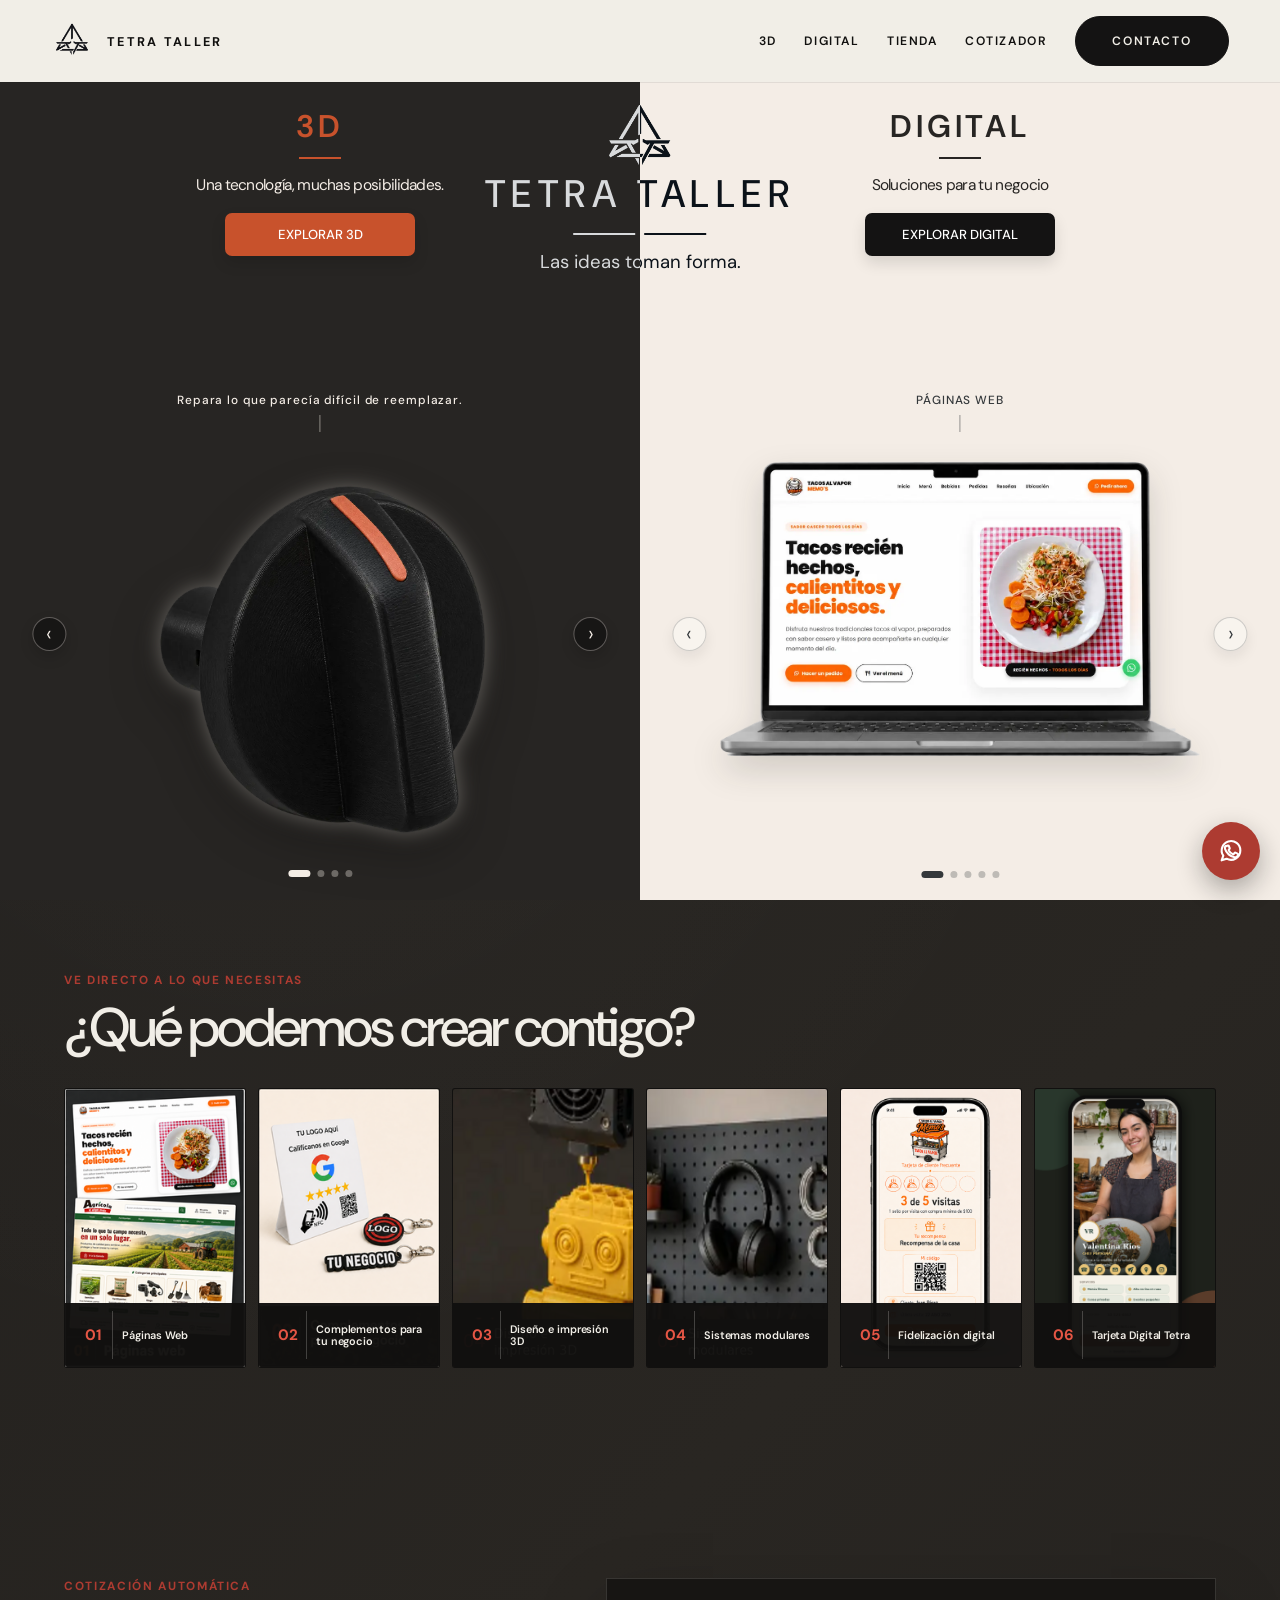
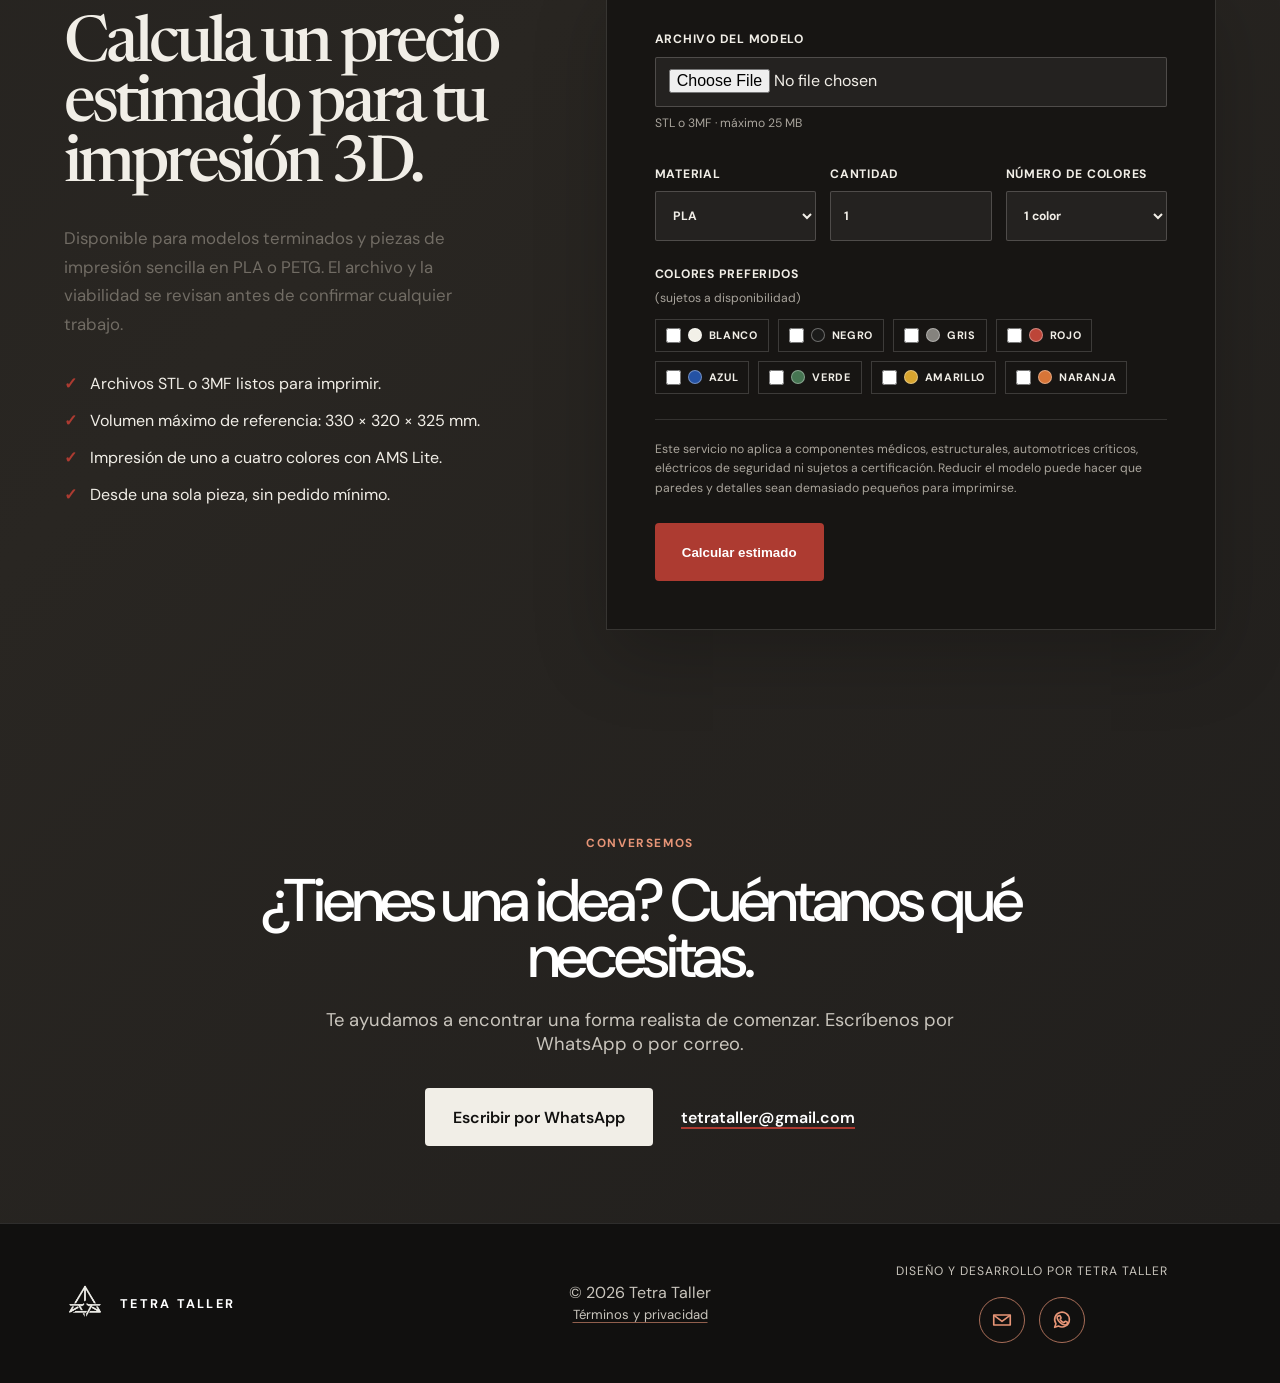
==== commit 1d590829: "v64 (borrador): términos de venta, devoluciones y aviso de privacidad Nueva página legal.html, enlac" ====
--- a/index.html
+++ b/index.html
@@ -38,7 +38,7 @@
       href="https://fonts.googleapis.com/css2?family=DM+Sans:wght@400;500;600;700&family=Newsreader:opsz,wght@6..72,500;6..72,600&display=swap"
       rel="stylesheet"
     />
-    <link rel="stylesheet" href="styles.css?v=60b" />
+    <link rel="stylesheet" href="styles.css?v=64" />
     <link rel="stylesheet" href="ecosistema.css" />
   </head>
   <body>
@@ -355,7 +355,7 @@
       </a>
       <p>© <span id="year"></span> Tetra Taller</p>
     </footer>
-    <script src="script.js?v=60b"></script>
+    <script src="script.js?v=64"></script>
     <script src="cotizador.js"></script>
   </body>
 </html>
--- a/styles.css
+++ b/styles.css
@@ -4016,3 +4016,40 @@
 main.shop-page .contact {
   background: var(--graphite);
 }
+
+/* Tienda v61: precio visible en cada producto. */
+.shop-card-copy h3 {
+  min-height: 0;
+  margin-bottom: 8px;
+}
+
+.shop-price {
+  margin: 0 0 16px;
+  color: var(--graphite);
+  font-size: 1.3rem;
+  font-weight: 700;
+  line-height: 1.1;
+}
+
+.shop-price span,
+.shop-price small {
+  color: #625d56;
+  font-size: 0.78rem;
+  font-weight: 500;
+  letter-spacing: 0.02em;
+}
+
+.shop-price-note {
+  margin-top: 10px;
+  color: #625d56;
+  font-size: 0.92rem;
+}
+
+/* v64: enlace legal en el pie */
+.footer-legal {
+  color: inherit;
+  font-size: 0.82rem;
+  text-decoration: underline;
+  text-decoration-color: rgba(231, 149, 119, 0.6);
+  text-underline-offset: 3px;
+}
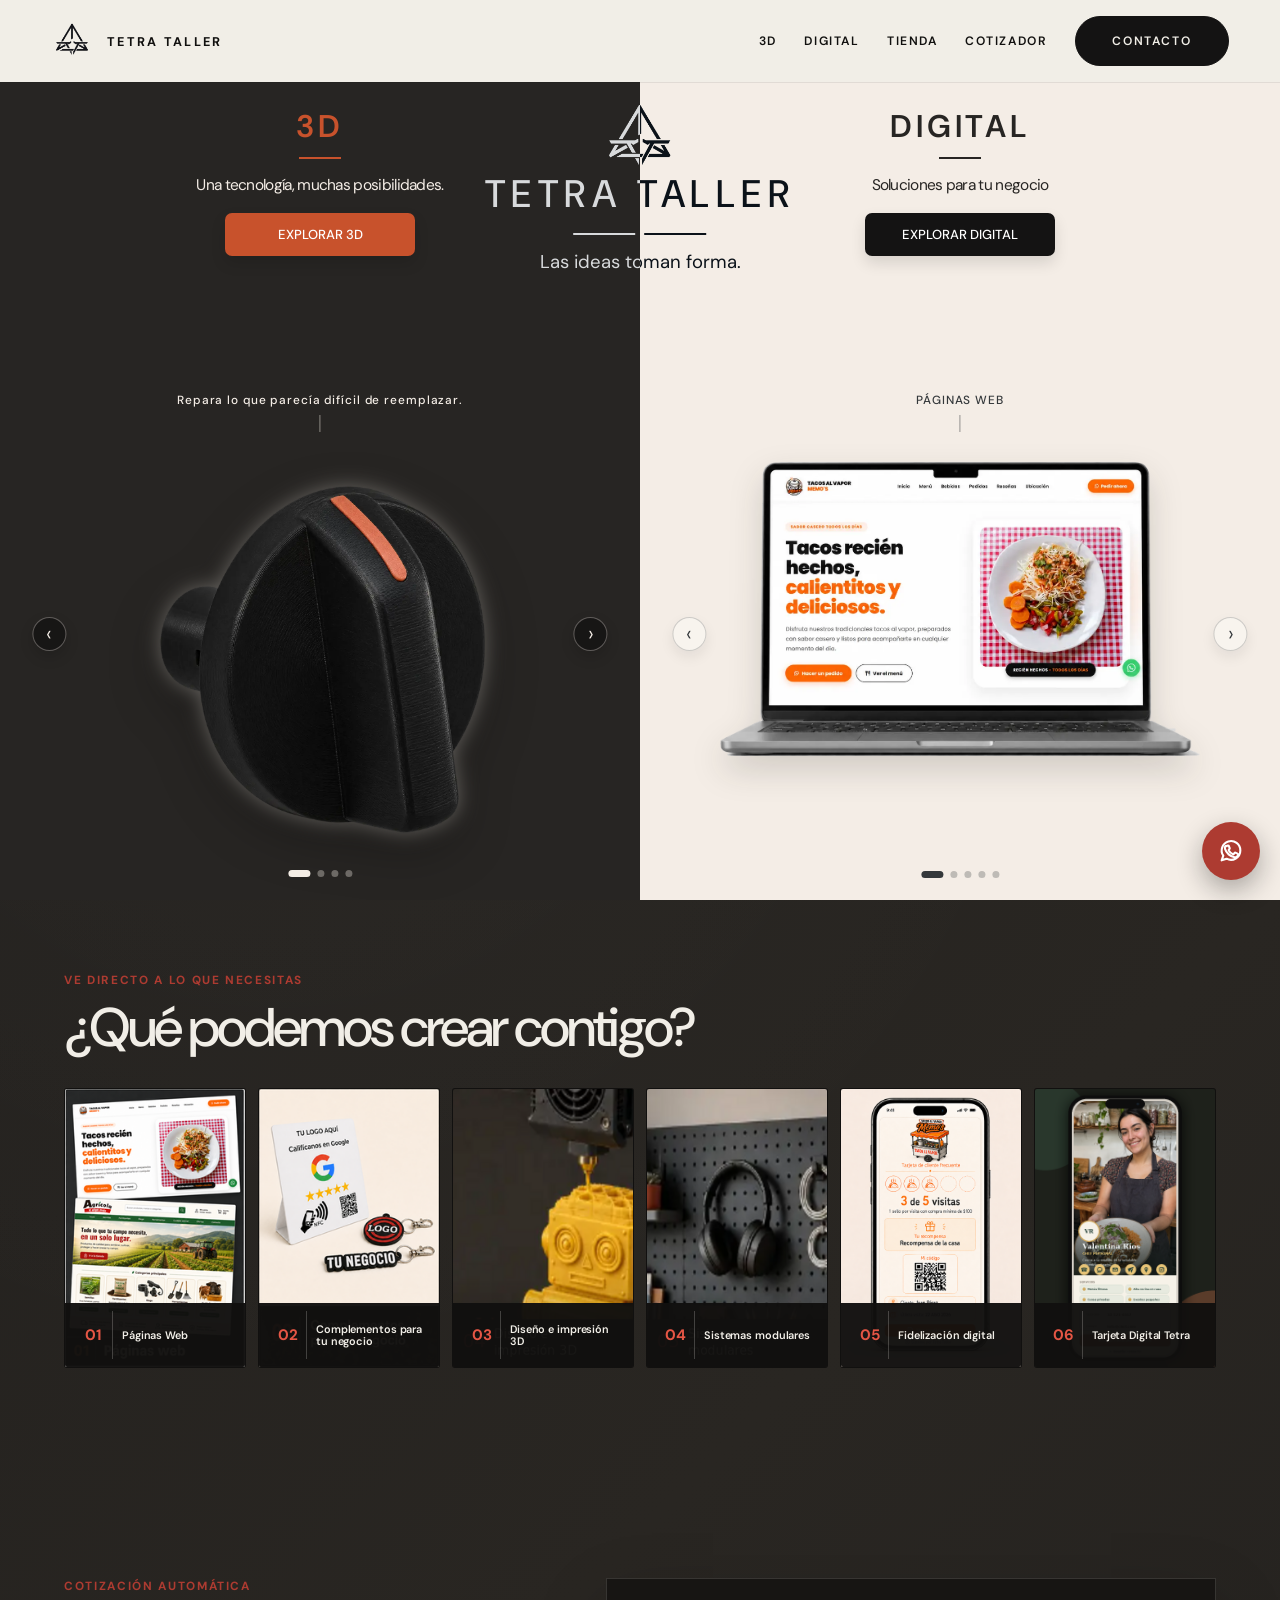
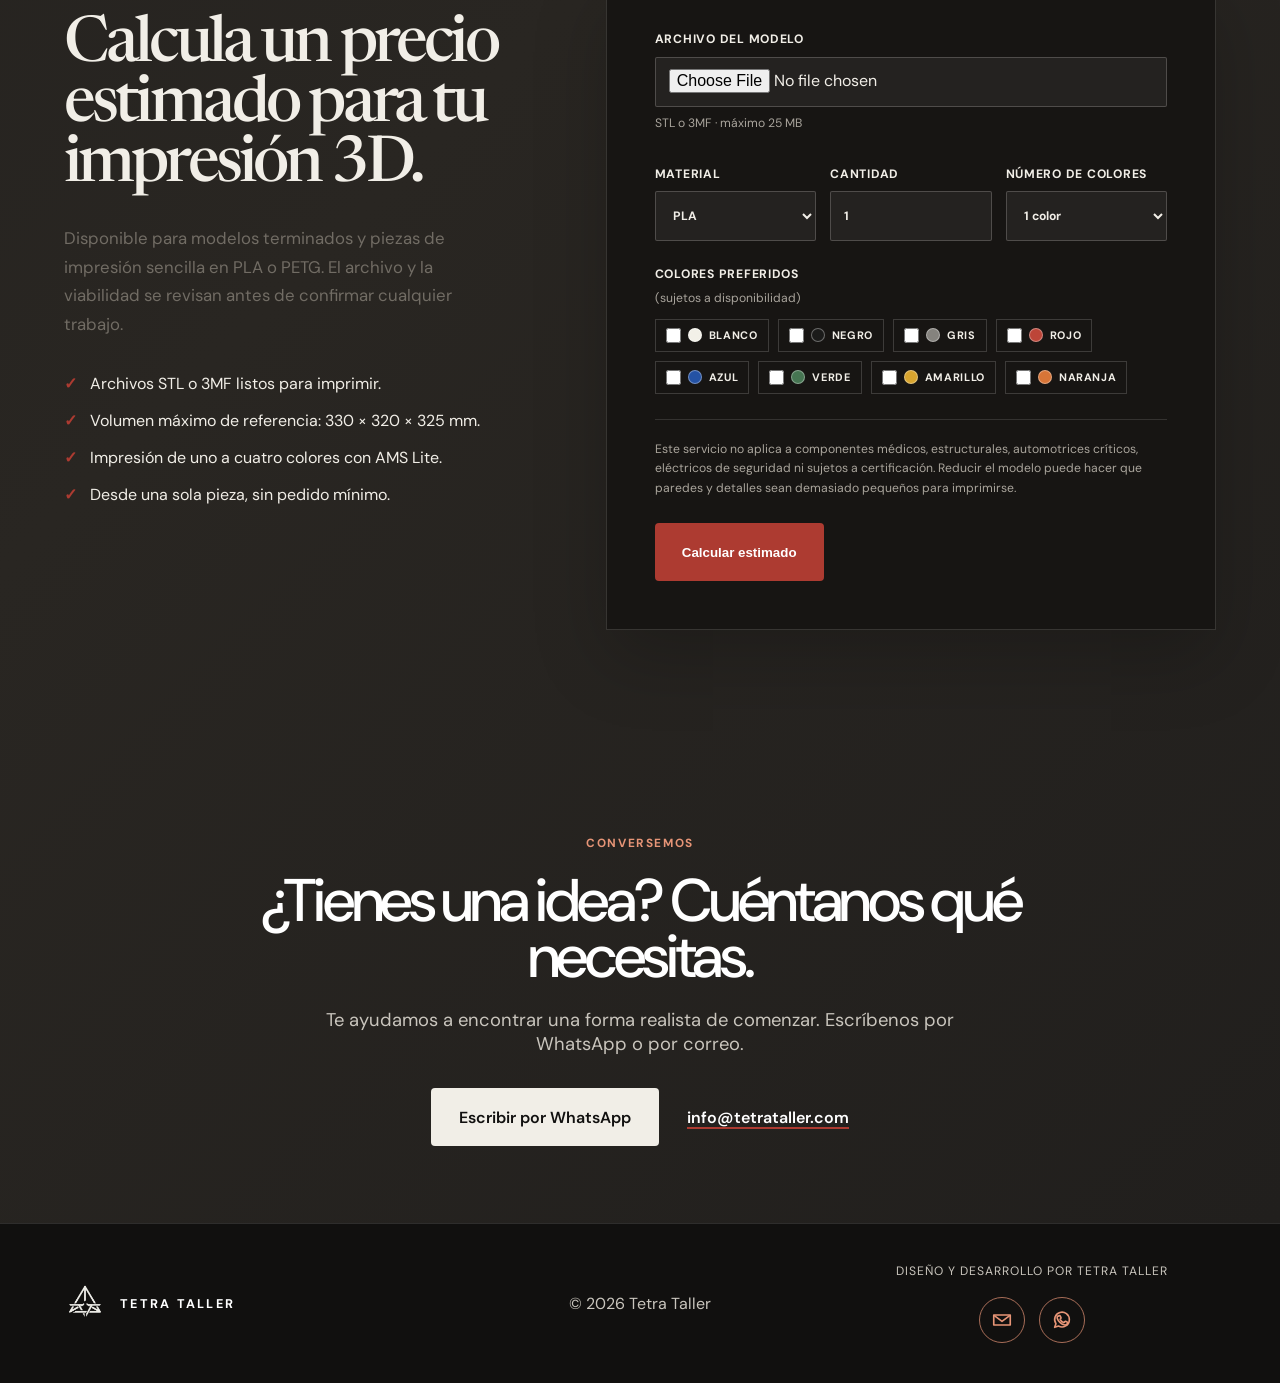
==== commit e808de46: "v68: correo de contacto info@tetrataller.com Reemplaza tetrataller@gmail.com en botones de contacto," ====
--- a/index.html
+++ b/index.html
@@ -31,14 +31,14 @@
     <meta property="og:image:height" content="630" />
     <meta property="og:image:alt" content="Tetra Taller: diseño y fabricación 3D y soluciones digitales para negocios" />
     <meta name="twitter:card" content="summary_large_image" />
-    <script type="application/ld+json">{"@context": "https://schema.org", "@type": "LocalBusiness", "name": "Tetra Taller", "url": "https://tetrataller.com/", "logo": "https://tetrataller.com/assets/icon-512-v56.png", "image": "https://tetrataller.com/assets/og-tetrataller-v60.jpg", "description": "Tetra Taller crea páginas web, tarjetas digitales, sistemas modulares, complementos para negocios y productos impresos en 3D.", "email": "tetrataller@gmail.com", "telephone": "+52 33 4517 5877", "slogan": "Las ideas toman forma."}</script>
+    <script type="application/ld+json">{"@context": "https://schema.org", "@type": "LocalBusiness", "name": "Tetra Taller", "url": "https://tetrataller.com/", "logo": "https://tetrataller.com/assets/icon-512-v56.png", "image": "https://tetrataller.com/assets/og-tetrataller-v60.jpg", "description": "Tetra Taller crea páginas web, tarjetas digitales, sistemas modulares, complementos para negocios y productos impresos en 3D.", "email": "info@tetrataller.com", "telephone": "+52 33 4517 5877", "slogan": "Las ideas toman forma."}</script>
     <link rel="preconnect" href="https://fonts.googleapis.com" />
     <link rel="preconnect" href="https://fonts.gstatic.com" crossorigin />
     <link
       href="https://fonts.googleapis.com/css2?family=DM+Sans:wght@400;500;600;700&family=Newsreader:opsz,wght@6..72,500;6..72,600&display=swap"
       rel="stylesheet"
     />
-    <link rel="stylesheet" href="styles.css?v=64" />
+    <link rel="stylesheet" href="styles.css?v=68" />
     <link rel="stylesheet" href="ecosistema.css" />
   </head>
   <body>
@@ -213,7 +213,7 @@
           <h2 id="services-title">¿Qué podemos crear contigo?</h2>
         </div>
         <div class="service-grid">
-          <a class="service-card" href="#contacto" aria-label="Páginas web">
+          <a class="service-card" href="paginas-web.html" aria-label="Páginas web">
             <img src="assets/servicio-paginas-web.png" alt="Páginas web: sitio de Tacos al Vapor Memo's y tienda Agrícola y algo más" />
             <span class="service-ribbon"><b>01</b><strong>Páginas Web</strong></span>
           </a>
@@ -345,7 +345,7 @@
         <p class="eyebrow">Conversemos</p>
         <h2>¿Tienes una idea? Cuéntanos qué necesitas.</h2>
         <p>Te ayudamos a encontrar una forma realista de comenzar. Escríbenos por WhatsApp o por correo.</p>
-        <div class="contact-actions"><a class="button button-light" href="https://wa.me/523345175877?text=Hola%20Tetra%20Taller%2C%20tengo%20una%20idea%20y%20quiero%20informaci%C3%B3n." target="_blank" rel="noopener">Escribir por WhatsApp</a><a class="contact-email" href="https://mail.google.com/mail/?view=cm&amp;fs=1&amp;to=tetrataller%40gmail.com" target="_blank" rel="noopener">tetrataller@gmail.com</a></div>
+        <div class="contact-actions"><a class="button button-light" href="https://wa.me/523345175877?text=Hola%20Tetra%20Taller%2C%20tengo%20una%20idea%20y%20quiero%20informaci%C3%B3n." target="_blank" rel="noopener">Escribir por WhatsApp</a><a class="contact-email" href="https://mail.google.com/mail/?view=cm&amp;fs=1&amp;to=info%40tetrataller.com" target="_blank" rel="noopener">info@tetrataller.com</a></div>
       </section>
     </main>
 
@@ -355,7 +355,7 @@
       </a>
       <p>© <span id="year"></span> Tetra Taller</p>
     </footer>
-    <script src="script.js?v=64"></script>
+    <script src="script.js?v=68"></script>
     <script src="cotizador.js"></script>
   </body>
 </html>
--- a/styles.css
+++ b/styles.css
@@ -4045,11 +4045,345 @@
   font-size: 0.92rem;
 }
 
-/* v64: enlace legal en el pie */
-.footer-legal {
+/* Fidelización v65: precios del programa. */
+.loyalty-plans {
+  width: min(1240px, calc(100% - 10vw));
+  margin: 0 auto;
+  padding: clamp(70px, 8vw, 110px) 0;
+  border-top: 1px solid var(--line);
+}
+
+.loyalty-plans-heading {
+  max-width: 820px;
+  margin-bottom: 30px;
+}
+
+.loyalty-plans-heading h2 {
+  margin: 0;
+  font-size: clamp(2.5rem, 4.6vw, 4.8rem);
+  line-height: 0.98;
+}
+
+.loyalty-plans-grid {
+  display: grid;
+  grid-template-columns: repeat(3, minmax(0, 1fr));
+  gap: 16px;
+}
+
+.loyalty-plans-grid article {
+  padding: 28px;
+  border: 1px solid #d7d0c6;
+  border-radius: 8px;
+  background: #f8f5ef;
+  color: #28231f;
+  box-shadow: 0 12px 26px rgba(0, 0, 0, 0.14);
+}
+
+.loyalty-plans-grid article.featured {
+  border-color: #3a3733;
+  background: #11100f;
+  color: #fff;
+}
+
+.loyalty-plans-grid article > span {
+  color: var(--terracotta);
+  font-size: 0.64rem;
+  font-weight: 700;
+  letter-spacing: 0.1em;
+}
+
+.loyalty-plans-grid h3 {
+  margin: 22px 0 8px;
+  font-family: "Newsreader", serif;
+  font-size: clamp(1.6rem, 2.3vw, 2.05rem);
+  font-weight: 500;
+  line-height: 1.05;
+}
+
+.loyalty-plans-grid p {
+  margin: 0;
+  color: #5e5851;
+  line-height: 1.48;
+}
+
+.loyalty-plans-grid .featured p { color: #d2cdc5; }
+
+.loyalty-plans-grid .plan-price {
+  display: flex;
+  flex-wrap: wrap;
+  align-items: baseline;
+  gap: 4px 6px;
+  margin-top: 18px;
+}
+
+.loyalty-plans-grid .plan-price strong {
+  font-size: clamp(1.9rem, 2.6vw, 2.3rem);
+  font-weight: 700;
+  line-height: 1;
+}
+
+.loyalty-plans-grid .plan-price span,
+.loyalty-plans-grid .plan-price small {
+  color: #5e5851;
+  font-size: 0.82rem;
+  font-weight: 600;
+}
+
+.loyalty-plans-grid .plan-price small {
+  flex-basis: 100%;
+  font-weight: 500;
+}
+
+.loyalty-plans-grid .featured .plan-price span,
+.loyalty-plans-grid .featured .plan-price small { color: #d2cdc5; }
+
+.loyalty-plans-grid ul {
+  display: grid;
+  gap: 8px;
+  margin: 18px 0 0;
+  padding: 18px 0 0;
+  border-top: 1px solid #d6cec3;
+  list-style: none;
+  color: #3f3934;
+  font-size: 0.86rem;
+  line-height: 1.35;
+}
+
+.loyalty-plans-grid .featured ul {
+  border-color: #3c3935;
+  color: #f1eee7;
+}
+
+.loyalty-plans-grid li::before {
+  margin-right: 8px;
+  color: var(--terracotta);
+  content: "✓";
+}
+
+.loyalty-plans-note {
+  margin: 18px 0 0;
+  color: #c9c5bd;
+  font-size: 0.9rem;
+}
+
+.loyalty-plans-note a {
   color: inherit;
-  font-size: 0.82rem;
   text-decoration: underline;
-  text-decoration-color: rgba(231, 149, 119, 0.6);
+  text-decoration-color: var(--terracotta);
   text-underline-offset: 3px;
 }
+
+@media (max-width: 950px) {
+  .loyalty-plans-grid { grid-template-columns: 1fr; }
+}
+
+@media (max-width: 580px) {
+  .loyalty-plans { width: calc(100% - 36px); }
+}
+
+/* Fidelización v66: títulos y secciones en proporción, contraste corregido. */
+.loyalty-page #como-funciona h2,
+.loyalty-page .loyalty-benefits h2,
+.loyalty-page .loyalty-control h2,
+.loyalty-page .loyalty-plans-heading h2 {
+  max-width: 720px;
+  font-family: "Newsreader", serif;
+  font-size: clamp(2rem, 3.2vw, 3.1rem);
+  font-weight: 500;
+  line-height: 1.04;
+  letter-spacing: -0.01em;
+}
+
+.loyalty-page #como-funciona {
+  padding: clamp(36px, 4.5vw, 60px) clamp(24px, 4vw, 56px);
+}
+
+.loyalty-page #como-funciona .loyalty-heading {
+  margin-bottom: clamp(24px, 3vw, 36px);
+}
+
+.loyalty-page .loyalty-benefits,
+.loyalty-page .loyalty-control,
+.loyalty-page .loyalty-plans {
+  padding-top: clamp(56px, 6vw, 84px);
+  padding-bottom: clamp(56px, 6vw, 84px);
+}
+
+.loyalty-page .loyalty-benefits-intro,
+.loyalty-page .loyalty-control-copy > p:last-child {
+  max-width: 560px;
+  color: #c9c5bd;
+  font-size: 1rem;
+  line-height: 1.6;
+}
+
+.loyalty-page .loyalty-benefits li span {
+  color: #b9b3aa;
+}
+
+.loyalty-page .loyalty-control-panels article {
+  padding: clamp(22px, 2.4vw, 30px);
+}
+
+.loyalty-page .loyalty-control-panels h3 {
+  margin-top: 16px;
+  font-size: clamp(1.4rem, 1.9vw, 1.7rem);
+}
+
+.loyalty-page .loyalty-control-panels article:first-child h3 {
+  color: var(--graphite);
+}
+
+/* Fidelización v67: recuadros compactos para reducir el desplazamiento. */
+.loyalty-page .loyalty-section {
+  margin-top: clamp(36px, 4vw, 56px);
+  margin-bottom: clamp(36px, 4vw, 56px);
+}
+
+.loyalty-page .loyalty-section .loyalty-steps {
+  gap: 12px;
+}
+
+.loyalty-page .loyalty-section .loyalty-steps article,
+.loyalty-page .loyalty-section .loyalty-steps article:last-child {
+  position: relative;
+  min-height: 0;
+  display: grid;
+  grid-template-columns: 36px 1fr;
+  align-items: center;
+  gap: 10px 12px;
+  padding: 18px 20px;
+}
+
+.loyalty-page .loyalty-section .loyalty-steps article > span {
+  position: absolute;
+  top: 14px;
+  right: 16px;
+}
+
+.loyalty-page .loyalty-section .loyalty-steps article > i {
+  width: 36px;
+  height: 36px;
+  margin: 0;
+  font-size: 0.74rem;
+}
+
+.loyalty-page .loyalty-section .loyalty-steps h3 {
+  margin: 0;
+  font-size: 1.08rem;
+}
+
+.loyalty-page .loyalty-section .loyalty-steps p {
+  grid-column: 1 / -1;
+  font-size: 0.86rem;
+  line-height: 1.45;
+}
+
+/* Beneficios: encabezado arriba y lista en tres columnas */
+.loyalty-page .loyalty-benefits {
+  grid-template-columns: 1fr;
+  gap: 26px;
+}
+
+.loyalty-page .loyalty-benefits ul {
+  grid-template-columns: repeat(3, minmax(0, 1fr));
+  column-gap: 28px;
+}
+
+.loyalty-page .loyalty-benefits li {
+  padding: 14px 0 14px 26px;
+}
+
+/* Cliente y negocio: dos recuadros lado a lado */
+.loyalty-page .loyalty-control {
+  grid-template-columns: minmax(0, 1fr) minmax(0, 1fr);
+  gap: clamp(28px, 4vw, 56px);
+}
+
+.loyalty-page .loyalty-control-panels {
+  grid-template-columns: 1fr 1fr;
+}
+
+.loyalty-page .loyalty-control-panels article {
+  padding: 20px;
+}
+
+.loyalty-page .loyalty-control-panels h3 {
+  margin: 10px 0 6px;
+  font-size: 1.25rem;
+}
+
+/* Precios */
+.loyalty-page .loyalty-plans-heading {
+  margin-bottom: 22px;
+}
+
+.loyalty-page .loyalty-plans-grid article {
+  padding: 22px;
+}
+
+.loyalty-page .loyalty-plans-grid h3 {
+  margin: 12px 0 6px;
+  font-size: clamp(1.4rem, 1.9vw, 1.7rem);
+}
+
+.loyalty-page .loyalty-plans-grid .plan-price {
+  margin-top: 12px;
+}
+
+.loyalty-page .loyalty-plans-grid .plan-price strong {
+  font-size: clamp(1.7rem, 2.2vw, 2rem);
+}
+
+.loyalty-page .loyalty-plans-grid ul {
+  gap: 6px;
+  margin-top: 14px;
+  padding-top: 14px;
+}
+
+/* Contacto final */
+.loyalty-page .loyalty-contact {
+  padding-top: clamp(48px, 5vw, 72px);
+  padding-bottom: clamp(48px, 5vw, 72px);
+}
+
+.loyalty-page .loyalty-contact h2 {
+  font-size: clamp(2rem, 3.2vw, 3.1rem);
+  line-height: 1.04;
+}
+
+@media (max-width: 950px) {
+  .loyalty-page .loyalty-benefits ul { grid-template-columns: repeat(2, minmax(0, 1fr)); }
+  .loyalty-page .loyalty-control { grid-template-columns: 1fr; }
+}
+
+@media (max-width: 580px) {
+  .loyalty-page .loyalty-benefits ul,
+  .loyalty-page .loyalty-control-panels { grid-template-columns: 1fr; }
+}
+
+/* Fidelización v67b: beneficios junto al título y menos aire entre secciones. */
+.loyalty-page .loyalty-benefits {
+  grid-template-columns: minmax(0, 0.85fr) minmax(0, 1.15fr);
+  gap: clamp(28px, 4vw, 56px);
+  align-items: center;
+}
+
+.loyalty-page .loyalty-benefits ul {
+  grid-template-columns: repeat(2, minmax(0, 1fr));
+}
+
+.loyalty-page .loyalty-benefits,
+.loyalty-page .loyalty-control,
+.loyalty-page .loyalty-plans {
+  padding-top: clamp(44px, 5vw, 68px);
+  padding-bottom: clamp(44px, 5vw, 68px);
+}
+
+@media (max-width: 950px) {
+  .loyalty-page .loyalty-benefits { grid-template-columns: 1fr; }
+}
+
+@media (max-width: 580px) {
+  .loyalty-page .loyalty-benefits ul { grid-template-columns: 1fr; }
+}
